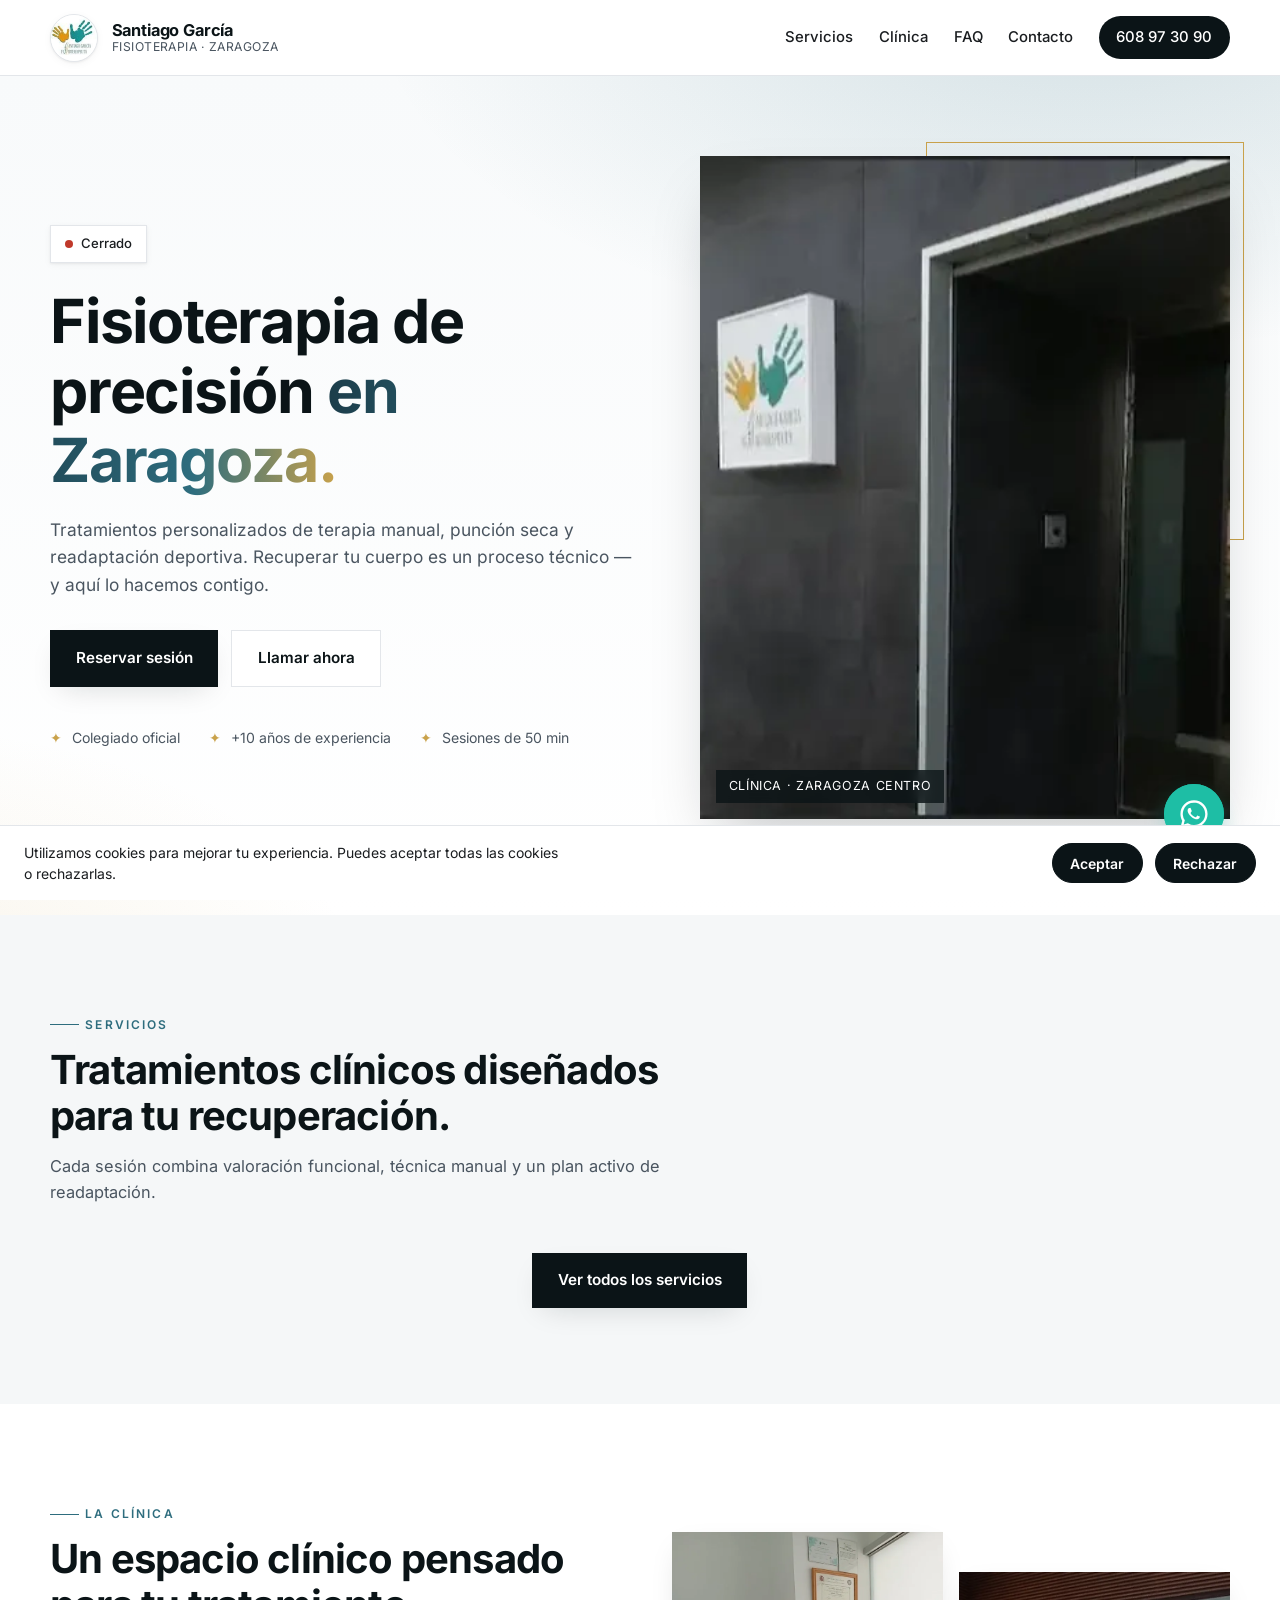
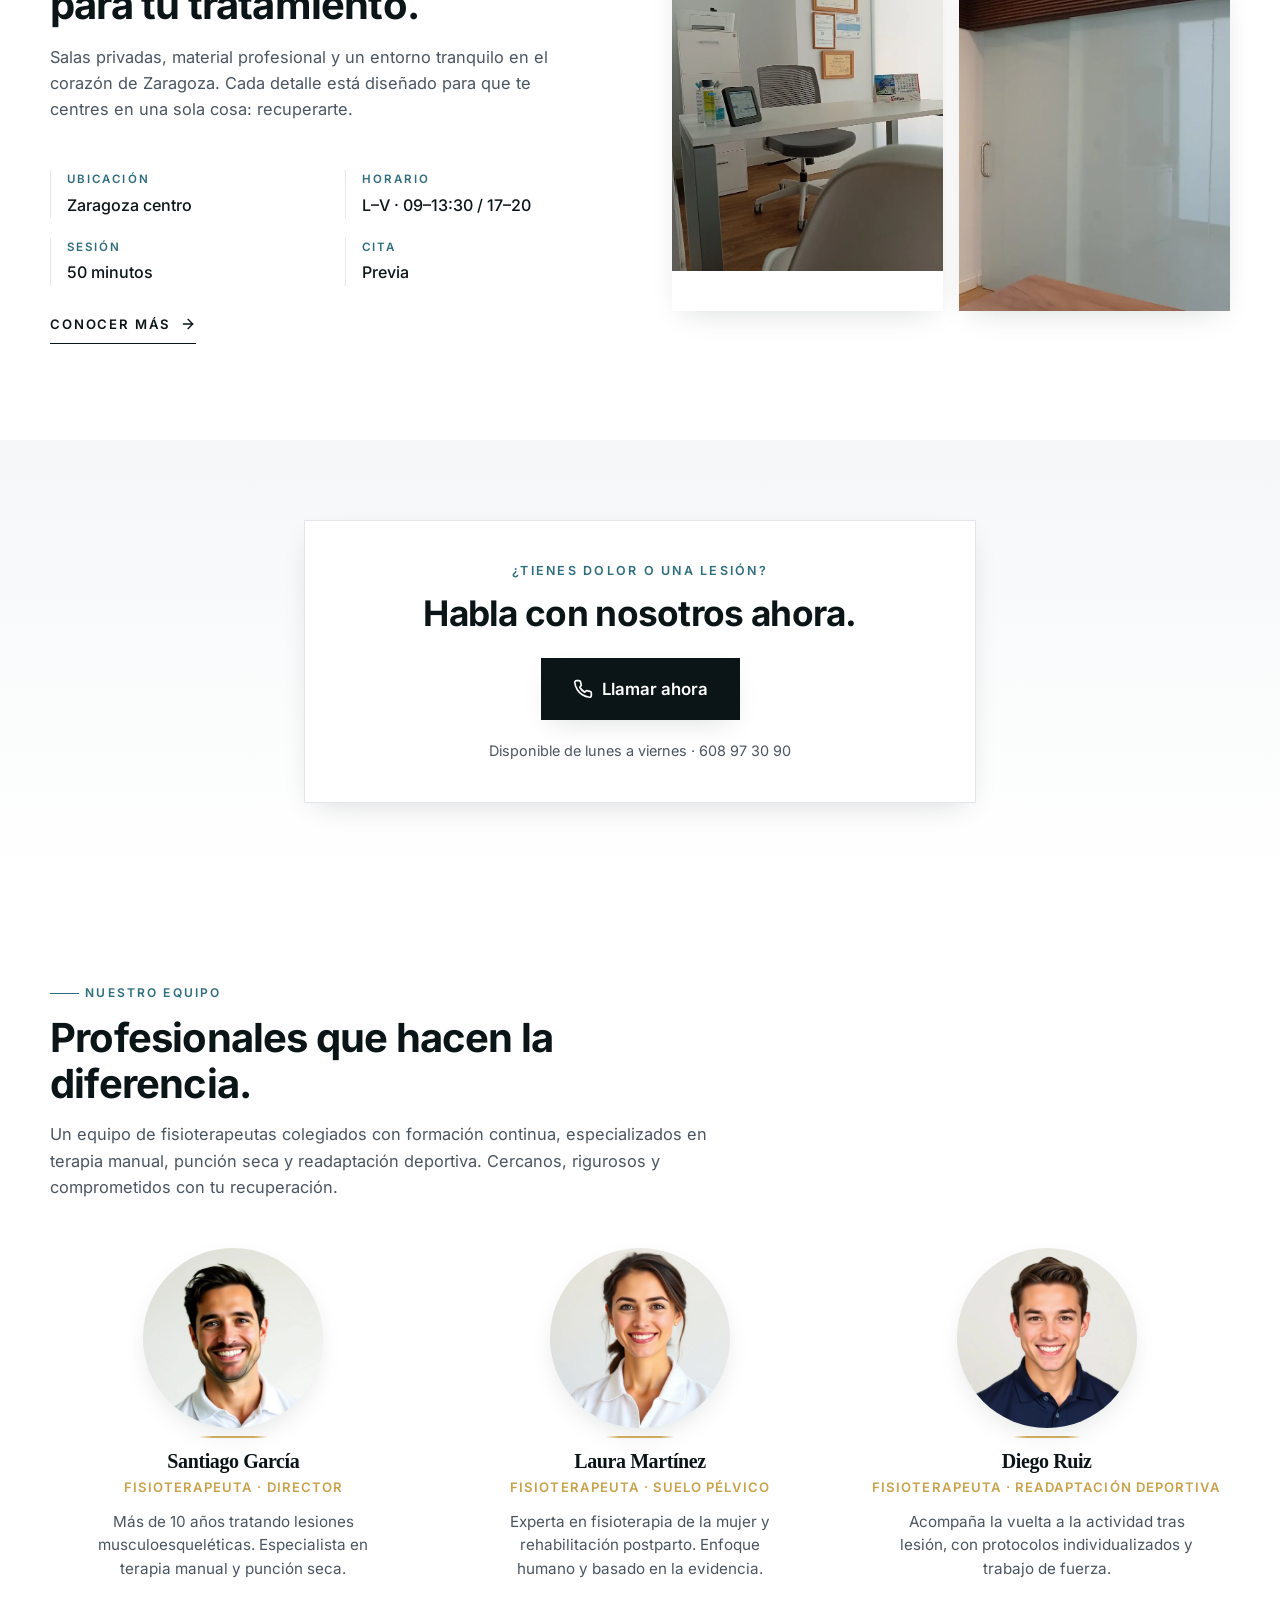
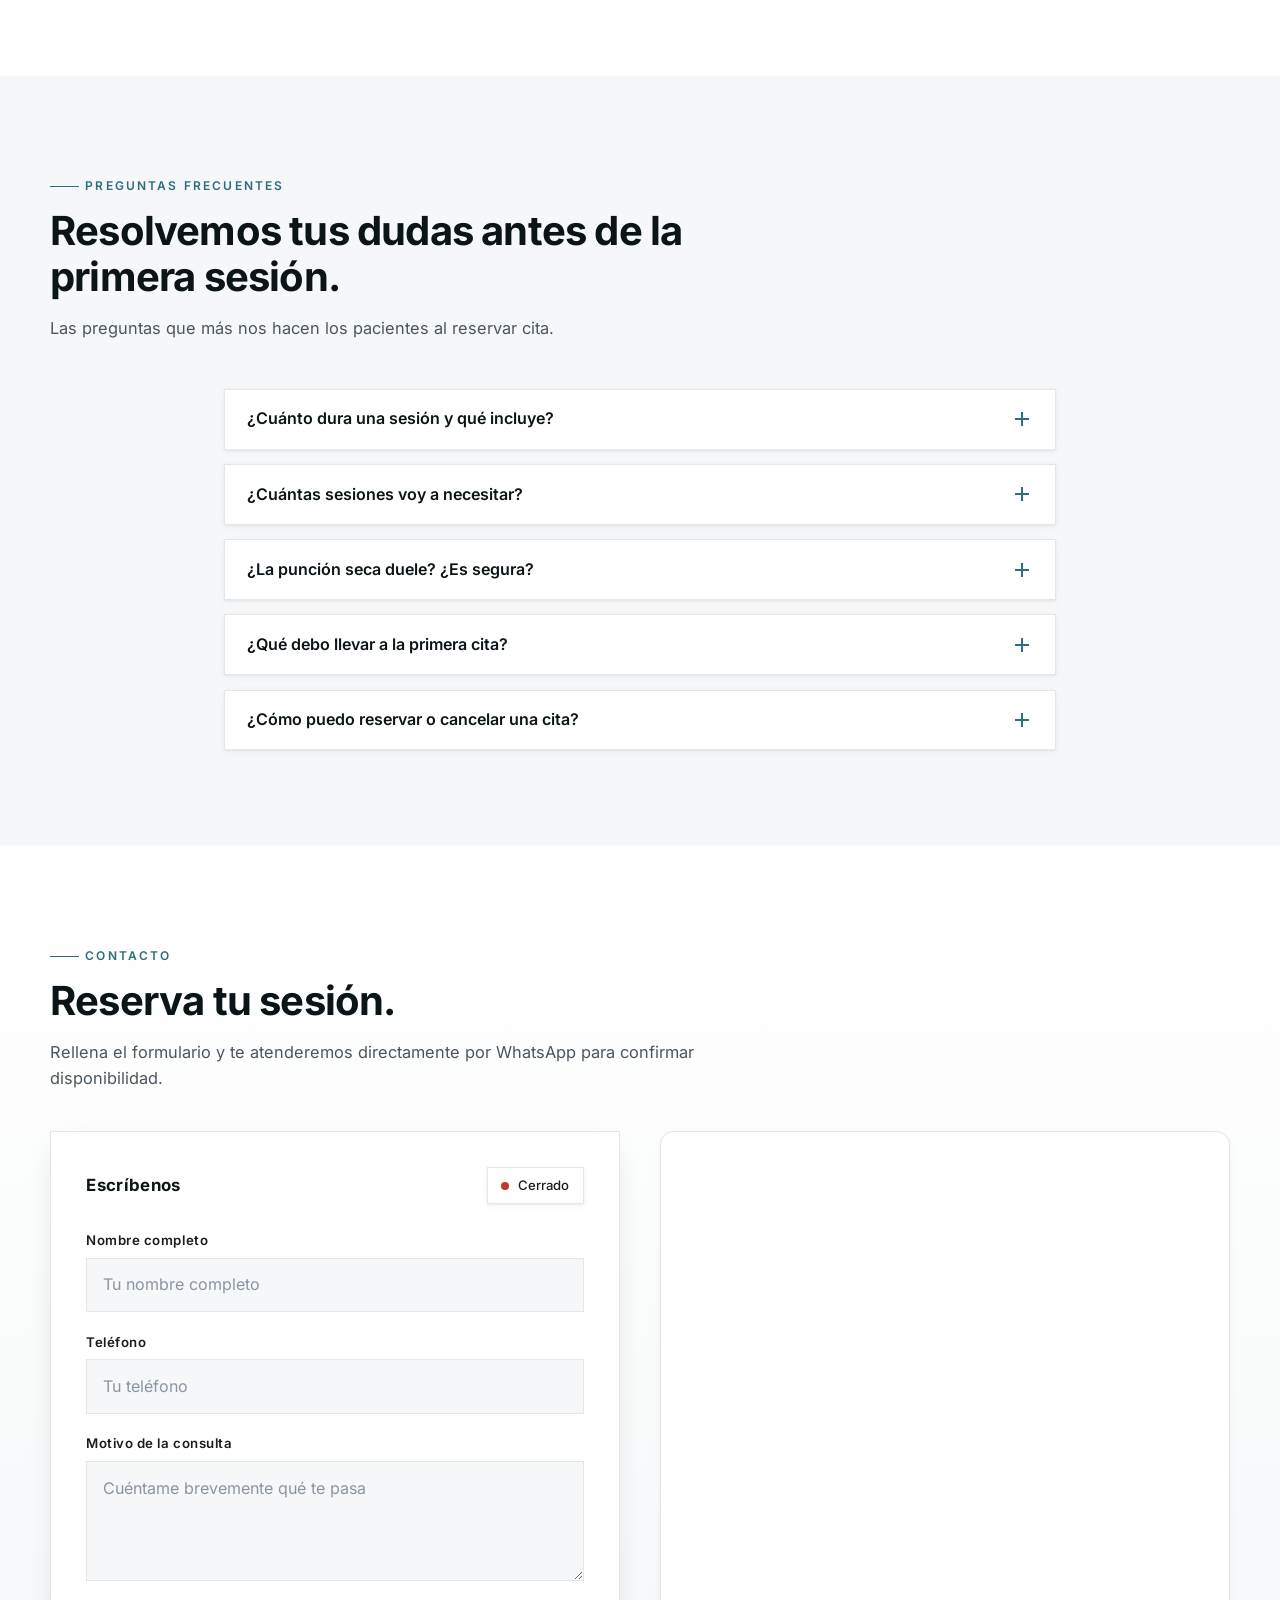
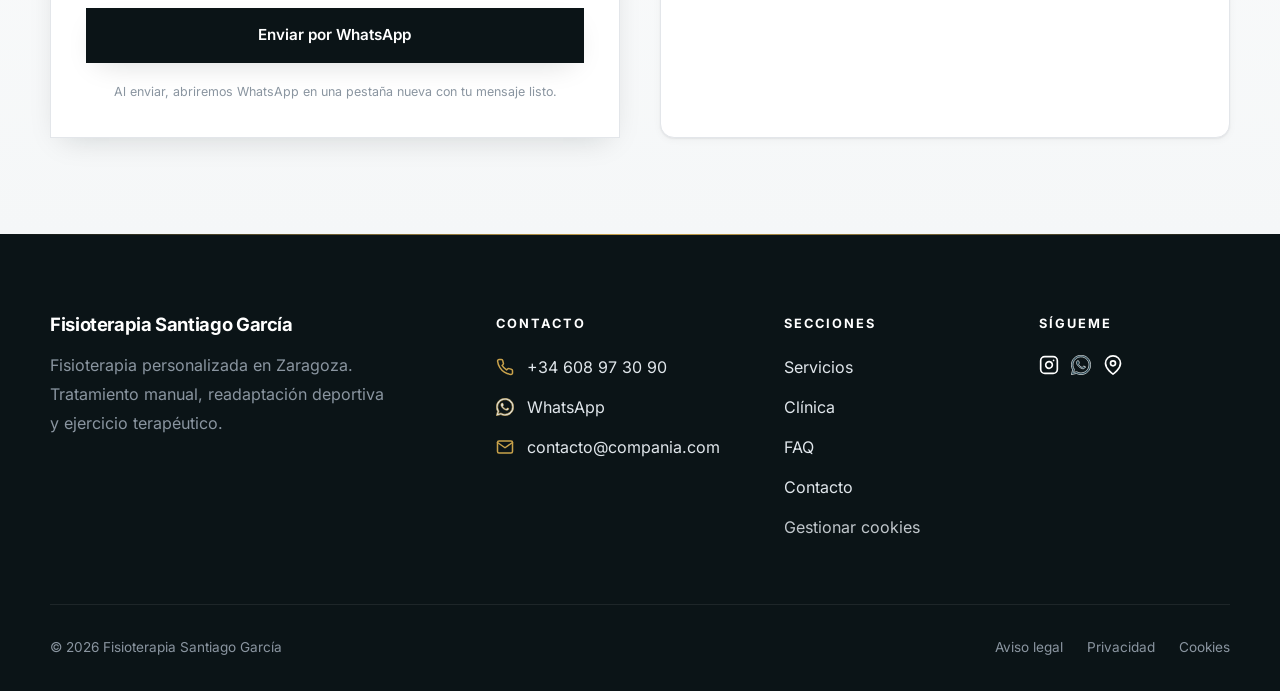
==== index.html @ 0475321f "Add files via upload" ====
<!DOCTYPE html>
<html lang="es-ES">
<head>
<meta charset="UTF-8" />
<meta http-equiv="X-UA-Compatible" content="IE=edge" />
<meta name="viewport" content="width=device-width, initial-scale=1.0, viewport-fit=cover" />

<title>Fisioterapia Santiago García | Clínica de Fisioterapia en Zaragoza Centro</title>
<meta name="description" content="Clínica de Fisioterapia Santiago García en Zaragoza. Tratamientos personalizados de fisioterapia, terapia manual, punción seca y readaptación deportiva. Cita en 608 97 30 90." />
<meta name="keywords" content="fisioterapia Zaragoza, fisioterapeuta Zaragoza centro, Santiago García fisio, punción seca Zaragoza, terapia manual, readaptación deportiva Zaragoza, clínica fisioterapia Aragón" />
<meta name="author" content="Fisioterapia Santiago García" />
<meta name="robots" content="index, follow, max-image-preview:large, max-snippet:-1" />
<meta name="theme-color" content="#0E2F3A" />

<meta name="geo.region" content="ES-Z" />
<meta name="geo.placename" content="Zaragoza" />
<meta name="geo.position" content="41.6692;-0.8761" />
<meta name="ICBM" content="41.6692, -0.8761" />

<meta property="og:type" content="business.business" />
<meta property="og:locale" content="es_ES" />
<meta property="og:site_name" content="Fisioterapia Santiago García" />
<meta property="og:title" content="Fisioterapia Santiago García | Zaragoza" />
<meta property="og:description" content="Fisioterapia personalizada en el corazón de Zaragoza. Reserva tu sesión con Santiago García." />
<meta property="og:image" content="assets/fachada.webp" />
<meta property="og:image:alt" content="Fachada de la clínica Fisioterapia Santiago García en Zaragoza" />
<meta property="og:url" content="https://www.fisiosantiagogarcia.es/" />

<meta name="twitter:card" content="summary_large_image" />
<meta name="twitter:title" content="Fisioterapia Santiago García | Zaragoza" />
<meta name="twitter:description" content="Clínica de fisioterapia en Zaragoza. Terapia manual, punción seca y readaptación." />
<meta name="twitter:image" content="assets/fachada.webp" />

<link rel="canonical" href="https://www.fisiosantiagogarcia.es/" />
<link rel="icon" type="image/webp" href="assets/logo.webp" />
<link rel="apple-touch-icon" href="assets/logo.webp" />
<link rel="preload" as="image" href="assets/fachada-800.webp" imagesrcset="assets/fachada-480.webp 480w, assets/fachada-800.webp 800w" imagesizes="(max-width: 900px) 100vw, 50vw" fetchpriority="high" />
<link rel="preload" as="font" type="font/woff2" href="assets/fonts/inter-600.woff2" crossorigin />
<link rel="preload" as="font" type="font/woff2" href="assets/fonts/inter-400.woff2" crossorigin />
<link rel="preconnect" href="https://wa.me" crossorigin />

<style id="critical-css">
/* Local Inter — no external font requests */
@font-face{font-family:"Inter";font-style:normal;font-weight:400;font-display:swap;src:url("assets/fonts/inter-400.woff2") format("woff2");}
@font-face{font-family:"Inter";font-style:normal;font-weight:500;font-display:swap;src:url("assets/fonts/inter-500.woff2") format("woff2");}
@font-face{font-family:"Inter";font-style:normal;font-weight:600;font-display:swap;src:url("assets/fonts/inter-600.woff2") format("woff2");}
@font-face{font-family:"Inter";font-style:normal;font-weight:700;font-display:swap;src:url("assets/fonts/inter-700.woff2") format("woff2");}
/* ================================================================
   Fisioterapia Santiago García · Zaragoza
   Stylesheet — clinical, professional, alive
   ================================================================ */

:root{
  --ink-900:#0B1417;
  --ink-800:#1A1D20;
  --ink-600:#4A5560;
  --ink-400:#8A95A0;
  --line:#E3E6EA;
  --bg:#FFFFFF;
  --bg-soft:#F5F7F8;
  --bg-deep:#0E2F3A;
  --brand:#1C3D4A;
  --brand-2:#2E6D7E;
  --accent:#C9A24B;
  --wa:#1EBEA5;
  --danger:#C0392B;

  --grad-hero:radial-gradient(1200px 600px at 85% -10%, rgba(46,109,126,.18), transparent 60%),
              radial-gradient(900px 500px at -10% 110%, rgba(201,162,75,.12), transparent 55%),
              linear-gradient(180deg,#F8FAFB 0%,#FFFFFF 100%);
  --shadow-sm:0 1px 2px rgba(11,20,23,.06), 0 2px 8px rgba(11,20,23,.04);
  --shadow-md:0 10px 30px -12px rgba(11,20,23,.18);
  --shadow-lg:0 30px 60px -20px rgba(11,20,23,.25);

  --ease:cubic-bezier(.22,.61,.36,1);
  --container:1180px;
}

*,*::before,*::after{box-sizing:border-box;border-radius:0;margin:0;padding:0;}
html{scroll-behavior:smooth;-webkit-text-size-adjust:100%;}
body{
  font-family:"Inter",system-ui,-apple-system,Segoe UI,Roboto,Helvetica,Arial,sans-serif;
  color:var(--ink-800);background:var(--bg);
  font-size:16px;line-height:1.6;-webkit-font-smoothing:antialiased;
  text-rendering:optimizeLegibility;
}
img{display:block;max-width:100%;height:auto;}
a{color:var(--brand);text-decoration:none;transition:color .2s var(--ease);}
a:hover{color:var(--accent);}
ul{list-style:none;}
button{font:inherit;cursor:pointer;border:0;background:none;color:inherit;}

h1,h2,h3{font-family:"Inter",sans-serif;font-weight:700;letter-spacing:-.02em;line-height:1.15;color:var(--ink-900);}
h1{font-size:clamp(2.2rem,5vw,3.8rem);}
h2{font-size:clamp(1.7rem,3.5vw,2.5rem);}
h3{font-size:1.15rem;}

.container{width:min(100% - 2.5rem,var(--container));margin-inline:auto;}

/* ---------- Header ---------- */
.site-header {
  position: sticky;
  top: 0;
  z-index: 50;
  /* Optimizamos el color de fondo para que combine con el blur */
  background: rgba(255, 255, 255, 0.7); 
  /* Reduce ligeramente el blur si sientes lentitud, 10px suele ser suficiente */
  backdrop-filter: blur(10px);
  -webkit-backdrop-filter: blur(10px);
  /* Propiedad clave para rendimiento: fuerza al navegador a usar aceleración por GPU */
  will-change: transform;
  backface-visibility: hidden;
  border-bottom: 1px solid var(--line);
}
.header-inner{display:flex;align-items:center;justify-content:space-between;padding:.85rem 0;gap:1rem;}
.brand{display:flex;align-items:center;gap:.85rem;color:var(--ink-900);}
.brand-logo{
  width:48px;height:48px;flex-shrink:0;
  object-fit:cover;object-position:center;
  border-radius:50%;
  background:#fff;
  border:1px solid var(--line);
  box-shadow:var(--shadow-sm);
}
.brand-text{display:flex;flex-direction:column;line-height:1.15;}
.brand-text strong{font-size:1.02rem;color:var(--ink-900);font-weight:700;letter-spacing:-.01em;}
.brand-text em{font-style:normal;font-size:.76rem;color:var(--ink-600);letter-spacing:.04em;text-transform:uppercase;}

.site-nav{display:flex;align-items:center;gap:1.6rem;}
.site-nav a{font-size:.93rem;color:var(--ink-800);font-weight:500;position:relative;}
.site-nav a:not(.nav-cta)::after{
  content:"";position:absolute;left:0;bottom:-6px;width:0;height:2px;background:var(--accent);
  transition:width .3s var(--ease);
}
.site-nav a:not(.nav-cta):hover::after{width:100%;}
.nav-cta{
  background:var(--ink-900);color:#fff!important;padding:.6rem 1.1rem;
  font-weight:600;font-size:.88rem;border-radius:999px;
  transition:background .2s var(--ease),transform .2s var(--ease);
}
.nav-cta:hover{background:var(--brand);transform:translateY(-1px);}

/* ---------- Menú móvil ---------- */
.menu-toggle {
  display: none;
  background: none;
  border: none;
  padding: 0.5rem;
  color: var(--ink-900);
  cursor: pointer;
  z-index: 1100;
  transition: opacity 0.2s var(--ease);
}

.menu-toggle:hover {
  opacity: 0.7;
}

.menu-icon {
  display: block;
  width: 24px;
  height: 20px;
  stroke: currentColor;
  stroke-width: 1.5; /* Línea más fina para un look más minimalista */
  stroke-linecap: round;
}

.menu-icon .line {
  transition: transform 0.3s var(--ease), opacity 0.2s var(--ease);
  transform-box: fill-box;
  transform-origin: center;
}

/* Icono hamburguesa -> X perfecta.
   Las líneas están en y=6, y=12 y y=18 dentro del viewBox 0 0 24 24.
   Para converger en el centro (y=12) hay que trasladar 6px, no 8px,
   y usar transform-box: fill-box para que el rotate gire sobre el
   centro real de cada <line>. */
.menu-toggle.is-open .line1 { transform: translateY(6px) rotate(45deg); }
.menu-toggle.is-open .line2 { opacity: 0; transform: scaleX(0); }
.menu-toggle.is-open .line3 { transform: translateY(-6px) rotate(-45deg); }

/* Menú móvil: panel blanco minimalista que se desliza desde la derecha */
.mobile-nav {
  position: fixed;
  top: 0;
  right: 0;
  bottom: 0;
  width: 50vw;
  max-width: 320px;
  background: #fff;
  z-index: 1000;
  padding: 0;
  transform: translateX(100%);
  transition: transform 0.35s var(--ease), visibility 0.35s;
  visibility: hidden;
}

.mobile-nav.is-active {
  transform: translateX(0);
  visibility: visible;
}

.mobile-panel {
  height: 100%;
  display: flex;
  flex-direction: column;
  padding: 5.5rem 1.5rem 2rem;
}

.mobile-panel-title {
  font-size: 0.75rem;
  font-weight: 600;
  letter-spacing: 0.18em;
  text-transform: uppercase;
  color: var(--brand-2);
  padding: 0.8rem 0;
}

.mobile-panel-divider {
  height: 1px;
  background: var(--line);
}

.mobile-panel a {
  color: var(--ink-900);
  font-size: 1.1rem;
  font-weight: 500;
  padding: 0.9rem 0;
  transition: color 0.2s var(--ease);
}

.mobile-panel a:hover,
.mobile-panel a:focus {
  color: var(--brand-2);
}

.mobile-panel .mobile-cta {
  margin-top: 1rem;
  background: var(--ink-900);
  color: #fff;
  padding: 0.75rem 1rem;
  border-radius: 999px;
  text-align: center;
  font-weight: 600;
  font-size: 0.95rem;
  white-space: nowrap;
}
/* ---------- Hero ---------- */
.hero{position:relative;overflow:hidden;padding:5rem 0 6rem;}
.hero-bg{position:absolute;inset:0;background:var(--grad-hero);z-index:-1;}
.hero-grid{display:grid;grid-template-columns:1.05fr .95fr;gap:4rem;align-items:center;}
@media(max-width:900px){.hero-grid{grid-template-columns:1fr;gap:2.5rem;}}

.status-badge{
  display:inline-flex;align-items:center;gap:.55rem;
  padding:.45rem .85rem;background:#fff;border:1px solid var(--line);
  font-size:.82rem;font-weight:500;color:var(--ink-800);box-shadow:var(--shadow-sm);
  margin-bottom:1.5rem;
}
.status-dot{
  width:8px;height:8px;background:var(--ink-400);box-shadow:0 0 0 0 rgba(0,0,0,0);
  display:inline-block;border-radius:50%;
}
.status-badge.open .status-dot{background:#22c55e;animation:pulse 2s infinite;}
.status-badge.closed .status-dot{background:var(--danger);}
@keyframes pulse{0%{box-shadow:0 0 0 0 rgba(34,197,94,.55);}70%{box-shadow:0 0 0 10px rgba(34,197,94,0);}100%{box-shadow:0 0 0 0 rgba(34,197,94,0);}}

h1 .accent{
  background:linear-gradient(90deg,var(--brand) 0%,var(--brand-2) 60%,var(--accent) 100%);
  -webkit-background-clip:text;background-clip:text;color:transparent;
}
.hero-sub{margin-top:1.2rem;max-width:38rem;color:var(--ink-600);font-size:1.08rem;}
.hero-actions{display:flex;gap:.8rem;margin-top:2rem;flex-wrap:wrap;}
.btn{
  display:inline-flex;align-items:center;gap:.55rem;
  padding:.95rem 1.6rem;font-weight:600;font-size:.95rem;
  transition:transform .2s var(--ease),background .2s var(--ease),color .2s var(--ease),box-shadow .25s var(--ease);
  will-change:transform;
}
.btn-primary{background:var(--ink-900);color:#fff;box-shadow:var(--shadow-md);}
.btn-primary:hover{background:var(--brand);color:#fff;transform:translateY(-2px);box-shadow:var(--shadow-lg);}
.btn-ghost{background:#fff;color:var(--ink-900);border:1px solid var(--line);}
.btn-ghost:hover{border-color:var(--ink-900);color:var(--ink-900);transform:translateY(-2px);}
.btn-block{width:100%;justify-content:center;margin-top:.5rem;}
.hero-trust{display:flex;gap:1.8rem;margin-top:2.5rem;flex-wrap:wrap;color:var(--ink-600);font-size:.88rem;}
.hero-trust li span{color:var(--accent);margin-right:.4rem;}

.hero-media{position:relative;}
.hero-media img{
  width:100%;aspect-ratio:4/5;object-fit:cover;
  box-shadow:var(--shadow-lg);
  transition:transform .8s var(--ease);
}
.hero-media:hover img{transform:scale(1.02);}
.hero-media::before{
  content:"";position:absolute;inset:-14px -14px auto auto;width:60%;height:60%;
  border:1px solid var(--accent);z-index:-1;
}
.hero-media figcaption{
  position:absolute;left:1rem;bottom:1rem;background:rgba(11,20,23,.78);color:#fff;
  padding:.4rem .8rem;font-size:.78rem;letter-spacing:.05em;text-transform:uppercase;backdrop-filter:blur(6px);
}
/* ---------- Reveal animation ---------- */
.reveal{opacity:0;transform:translateY(24px);transition:opacity .8s var(--ease),transform .8s var(--ease);}
.reveal.in{opacity:1;transform:none;}
@media(prefers-reduced-motion:reduce){
  *,*::before,*::after{animation:none!important;transition:none!important;}
  .reveal{opacity:1;transform:none;}
}
</style>
<link rel="preload" href="style.css" as="style" onload="this.onload=null;this.rel='stylesheet'">
<link rel="stylesheet" href="style.css" media="print" onload="this.media='all'">
<noscript><link rel="stylesheet" href="style.css"></noscript>
<link rel="prefetch" href="servicios.html" as="document" />
<link rel="prefetch" href="script.js" as="script" />

<script type="application/ld+json">
{
  "@context": "https://schema.org",
  "@type": "MedicalBusiness",
  "@id": "https://www.fisiosantiagogarcia.es/#clinic",
  "name": "Fisioterapia Santiago García",
  "image": "https://www.fisiosantiagogarcia.es/assets/fachada.webp",
  "logo": "https://www.fisiosantiagogarcia.es/assets/logo.webp",
  "url": "https://www.fisiosantiagogarcia.es/",
  "telephone": "+34608973090",
  "priceRange": "€€",
  "medicalSpecialty": ["Physiotherapy", "SportsMedicine"],
  "address": {
    "@type": "PostalAddress",
    "streetAddress": "Calle Ejemplo, 1",
    "_comment_address": "TODO: sustituir por la dirección real del fisioterapeuta en Zaragoza",
    "addressLocality": "Zaragoza",
    "addressRegion": "Aragón",
    "postalCode": "50001",
    "addressCountry": "ES"
  },
  "geo": { "@type": "GeoCoordinates", "latitude": 41.6692, "longitude": -0.8761 },
  "areaServed": [
    { "@type": "City", "name": "Zaragoza" },
    { "@type": "AdministrativeArea", "name": "Aragón" }
  ],
  "openingHoursSpecification": [{
    "@type": "OpeningHoursSpecification",
    "dayOfWeek": ["Monday","Tuesday","Wednesday","Thursday","Friday"],
    "opens": "09:00", "closes": "13:30"
  },{
    "@type": "OpeningHoursSpecification",
    "dayOfWeek": ["Monday","Tuesday","Wednesday","Thursday","Friday"],
    "opens": "17:00", "closes": "20:00"
  }],
  "sameAs": [
    "https://www.instagram.com/TU_USUARIO_INSTAGRAM",
    "https://www.google.com/maps/place/TU_FICHA_GOOGLE_BUSINESS"
  ]
}
</script>
</head>
<body>

<header class="site-header">
  <div class="container">
    <div class="header-inner">
      <a class="brand" href="/">
        <img src="assets/logo.webp" alt="Fisioterapia Santiago García" class="brand-logo" width="48" height="48" decoding="async">
        <div class="brand-text">
          <strong>Santiago García</strong>
          <em>Fisioterapia · Zaragoza</em>
        </div>
      </a>

      <nav class="site-nav">
        <a href="servicios.html">Servicios</a>
        <a href="clinica.html">Clínica</a>
        <a href="#faq">FAQ</a>
        <a href="#contacto">Contacto</a>
        <a href="tel:+34608973090" class="nav-cta">608 97 30 90</a>
      </nav>

      <button class="menu-toggle" type="button" aria-label="Abrir menú" aria-expanded="false" aria-controls="mobile-nav">
        <svg class="menu-icon" viewBox="0 0 24 24" width="28" height="28" stroke="currentColor" stroke-width="2" fill="none" stroke-linecap="round" stroke-linejoin="round">
          <line class="line line1" x1="3" y1="6" x2="21" y2="6"></line>
          <line class="line line2" x1="3" y1="12" x2="21" y2="12"></line>
          <line class="line line3" x1="3" y1="18" x2="21" y2="18"></line>
        </svg>
      </button>
    </div>
  </div>
</header>

<nav class="mobile-nav" id="mobile-nav" aria-hidden="true">
  <div class="mobile-panel">
    <div class="mobile-panel-title">Menú</div>
    <div class="mobile-panel-divider"></div>
    <a href="#inicio">Inicio</a>
    <div class="mobile-panel-divider"></div>
    <a href="servicios.html">Servicios</a>
    <div class="mobile-panel-divider"></div>
    <a href="clinica.html">Clínica</a>
    <div class="mobile-panel-divider"></div>
    <a href="#faq">FAQ</a>
    <div class="mobile-panel-divider"></div>
    <a href="#contacto">Contacto</a>
    <div class="mobile-panel-divider"></div>
    <a href="tel:+34608973090" class="mobile-cta">608 97 30 90</a>
  </div>
</nav>

<main>
  <section class="hero" id="inicio">
    <div class="hero-bg"></div>
    <div class="container">
      <div class="hero-grid">
        <div class="hero-content reveal">
          <span class="status-badge">
            <span class="status-dot" aria-hidden="true"></span>
            Comprobando horario…
          </span>
          <h1>Fisioterapia de precisión <span class="accent">en Zaragoza.</span></h1>
          <p class="hero-sub">Tratamientos personalizados de terapia manual, punción seca y readaptación deportiva. Recuperar tu cuerpo es un proceso técnico — y aquí lo hacemos contigo.</p>
          <div class="hero-actions">
            <a class="btn btn-primary" href="https://wa.me/34608973090?text=Hola%2C%20me%20gustaría%20reservar%20una%20sesión" target="_blank" rel="noopener">Reservar sesión</a>
            <a class="btn btn-ghost" href="tel:+34608973090">Llamar ahora</a>
          </div>
          <ul class="hero-trust">
            <li><span>✦</span> Colegiado oficial</li>
            <li><span>✦</span> +10 años de experiencia</li>
            <li><span>✦</span> Sesiones de 50 min</li>
          </ul>
        </div>
        <div class="hero-media reveal">
          <img src="assets/fachada-800.webp" srcset="assets/fachada-480.webp 480w, assets/fachada-800.webp 800w, assets/fachada.webp 1200w" sizes="(max-width: 900px) 100vw, 50vw" alt="Fachada de la clínica Fisioterapia Santiago García en Zaragoza" width="800" height="1000" decoding="async" loading="eager" fetchpriority="high">

          <figcaption>Clínica · Zaragoza centro</figcaption>
        </div>
      </div>
    </div>
  </section>

  <section class="services" id="servicios">
    <div class="container">
      <div class="section-head reveal">
        <span class="eyebrow">Servicios</span>
        <h2>Tratamientos clínicos diseñados para tu recuperación.</h2>
        <p>Cada sesión combina valoración funcional, técnica manual y un plan activo de readaptación.</p>
      </div>
      <div class="services-cta reveal">
        <a class="btn btn-primary" href="servicios.html">Ver todos los servicios</a>
      </div>
    </div>
  </section>

  <section class="clinic" id="clinica">
    <div class="container">
      <div class="clinic-grid">
        <div class="clinic-copy reveal">
          <div class="section-head">
            <span class="eyebrow">La clínica</span>
            <h2>Un espacio clínico pensado para tu tratamiento.</h2>
            <p>Salas privadas, material profesional y un entorno tranquilo en el corazón de Zaragoza. Cada detalle está diseñado para que te centres en una sola cosa: recuperarte.</p>
          </div>
          <div class="clinic-facts">
            <div>
              <dt>Ubicación</dt>
              <dd>Zaragoza centro</dd>
            </div>
            <div>
              <dt>Horario</dt>
              <dd>L–V · 09–13:30 / 17–20</dd>
            </div>
            <div>
              <dt>Sesión</dt>
              <dd>50 minutos</dd>
            </div>
            <div>
              <dt>Cita</dt>
              <dd>Previa</dd>
            </div>
          </div>
          <a class="clinic-more" href="clinica.html" aria-label="Conocer más sobre la clínica">
            Conocer más
            <svg width="16" height="16" viewBox="0 0 24 24" fill="none" stroke="currentColor" stroke-width="2" stroke-linecap="round" stroke-linejoin="round" aria-hidden="true"><line x1="5" y1="12" x2="19" y2="12"></line><polyline points="12 5 19 12 12 19"></polyline></svg>
          </a>
        </div>
        <div class="clinic-media reveal">
          <figure class="media-frame">
            <img src="assets/consulta.webp" alt="Interior de la clínica Fisioterapia Santiago García" width="600" height="750" decoding="async" loading="lazy">
          </figure>
          <figure class="media-frame">
            <img src="assets/sala.webp" alt="Sala de tratamiento de la clínica" width="600" height="750" decoding="async" loading="lazy">
          </figure>
        </div>
      </div>
    </div>
  </section>

  <section class="cta-call reveal" id="cta-llamar">
    <div class="container">
      <div class="cta-call-inner">
        <p class="cta-call-label">¿Tienes dolor o una lesión?</p>
        <h2 class="cta-call-title">Habla con nosotros ahora.</h2>
        <a class="btn btn-primary cta-call-btn" href="tel:+34608973090" aria-label="Llamar a Fisioterapia Santiago García">
          <svg width="20" height="20" viewBox="0 0 24 24" fill="none" stroke="currentColor" stroke-width="2" stroke-linecap="round" stroke-linejoin="round" aria-hidden="true">
            <path d="M22 16.92v3a2 2 0 0 1-2.18 2 19.79 19.79 0 0 1-8.63-3.07 19.5 19.5 0 0 1-6-6 19.79 19.79 0 0 1-3.07-8.67A2 2 0 0 1 4.11 2h3a2 2 0 0 1 2 1.72 12.84 12.84 0 0 0 .7 2.81 2 2 0 0 1-.45 2.11L8.09 9.91a16 16 0 0 0 6 6l1.27-1.27a2 2 0 0 1 2.11-.45 12.84 12.84 0 0 0 2.81.7A2 2 0 0 1 22 16.92z"></path>
          </svg>
          Llamar ahora
        </a>
        <p class="cta-call-note">Disponible de lunes a viernes · 608 97 30 90</p>
      </div>
    </div>
  </section>

  <section class="team" id="equipo">
    <div class="container">
      <div class="section-head reveal team-head">
        <span class="eyebrow">Nuestro equipo</span>
        <h2>Profesionales que hacen la diferencia.</h2>
        <p>Un equipo de fisioterapeutas colegiados con formación continua, especializados en terapia manual, punción seca y readaptación deportiva. Cercanos, rigurosos y comprometidos con tu recuperación.</p>
      </div>
      <div class="team-grid">
        <article class="team-card reveal">
          <div class="team-photo">
            <img src="assets/team-1.webp" alt="Santiago García, fisioterapeuta" width="400" height="400" loading="lazy" decoding="async">
          </div>
          <h3 class="team-name">Santiago García</h3>
          <p class="team-role">Fisioterapeuta · Director</p>
          <p class="team-bio">Más de 10 años tratando lesiones musculoesqueléticas. Especialista en terapia manual y punción seca.</p>
        </article>
        <article class="team-card reveal">
          <div class="team-photo">
            <img src="assets/team-2.webp" alt="Laura Martínez, fisioterapeuta" width="400" height="400" loading="lazy" decoding="async">
          </div>
          <h3 class="team-name">Laura Martínez</h3>
          <p class="team-role">Fisioterapeuta · Suelo pélvico</p>
          <p class="team-bio">Experta en fisioterapia de la mujer y rehabilitación postparto. Enfoque humano y basado en la evidencia.</p>
        </article>
        <article class="team-card reveal">
          <div class="team-photo">
            <img src="assets/team-3.webp" alt="Diego Ruiz, fisioterapeuta deportivo" width="400" height="400" loading="lazy" decoding="async">
          </div>
          <h3 class="team-name">Diego Ruiz</h3>
          <p class="team-role">Fisioterapeuta · Readaptación deportiva</p>
          <p class="team-bio">Acompaña la vuelta a la actividad tras lesión, con protocolos individualizados y trabajo de fuerza.</p>
        </article>
      </div>
    </div>
  </section>



  <section class="faq" id="faq">
    <div class="container">
      <div class="section-head reveal">
        <span class="eyebrow">Preguntas frecuentes</span>
        <h2>Resolvemos tus dudas antes de la primera sesión.</h2>
        <p>Las preguntas que más nos hacen los pacientes al reservar cita.</p>
      </div>
      <div class="faq-list">
        <div class="faq-card reveal">
          <button class="faq-q" type="button" aria-expanded="false">
            ¿Cuánto dura una sesión y qué incluye?
            <span class="faq-icon" aria-hidden="true"></span>
          </button>
          <div class="faq-a">
            <p>Cada sesión dura 50 minutos e incluye valoración funcional inicial, tratamiento manual específico (movilizaciones, terapia miofascial o punción seca si procede) y un plan de ejercicios personalizados para reforzar el trabajo en casa. Sin prisas y siempre 1 a 1.</p>
          </div>
        </div>
        <div class="faq-card reveal">
          <button class="faq-q" type="button" aria-expanded="false">
            ¿Cuántas sesiones voy a necesitar?
            <span class="faq-icon" aria-hidden="true"></span>
          </button>
          <div class="faq-a">
            <p>Depende del problema y de cómo responda tu tejido. Como referencia: molestias agudas suelen resolverse en 2–4 sesiones, mientras que lesiones crónicas o readaptación deportiva requieren un plan de 6–10 sesiones. Tras la primera valoración te daremos una estimación realista y honesta.</p>
          </div>
        </div>
        <div class="faq-card reveal">
          <button class="faq-q" type="button" aria-expanded="false">
            ¿La punción seca duele? ¿Es segura?
            <span class="faq-icon" aria-hidden="true"></span>
          </button>
          <div class="faq-a">
            <p>La punción seca utiliza agujas filiformes estériles de un solo uso. Puede notarse una molestia breve al desactivar el punto gatillo, pero no es un dolor mantenido. Es una técnica muy segura aplicada por fisioterapeutas colegiados y suele aliviar contracturas y dolor crónico en pocas sesiones.</p>
          </div>
        </div>
        <div class="faq-card reveal">
          <button class="faq-q" type="button" aria-expanded="false">
            ¿Qué debo llevar a la primera cita?
            <span class="faq-icon" aria-hidden="true"></span>
          </button>
          <div class="faq-a">
            <p>Ropa cómoda (pantalón corto o mallas), una toalla y, si dispones de ellos, informes médicos, resonancias o radiografías previas. No es imprescindible: si vienes sin nada, la valoración clínica es suficiente para diseñar el tratamiento.</p>
          </div>
        </div>
        <div class="faq-card reveal">
          <button class="faq-q" type="button" aria-expanded="false">
            ¿Cómo puedo reservar o cancelar una cita?
            <span class="faq-icon" aria-hidden="true"></span>
          </button>
          <div class="faq-a">
            <p>Puedes reservar por WhatsApp o llamando al 608 97 30 90. Trabajamos con cita previa para dedicarte el tiempo que necesitas. Para cancelar o reprogramar, avísanos con al menos 24 horas de antelación y así podremos ofrecer ese hueco a otro paciente.</p>
          </div>
        </div>
      </div>
    </div>
  </section>

  <section class="contact" id="contacto">
    <div class="container">
      <div class="section-head reveal" style="margin-bottom:2.5rem;">
        <span class="eyebrow">Contacto</span>
        <h2>Reserva tu sesión.</h2>
        <p>Rellena el formulario y te atenderemos directamente por WhatsApp para confirmar disponibilidad.</p>
      </div>
      <div class="contact-grid">
        <div class="contact-form-wrap reveal">
          <form class="contact-form" novalidate>
            <div class="form-header">
              <h3>Escríbenos</h3>
              <span class="status-badge" aria-live="polite">
                <span class="status-dot" aria-hidden="true"></span>
                Comprobando horario…
              </span>
            </div>
            <div class="field">
              <label for="name">Nombre completo</label>
              <input type="text" id="name" name="name" placeholder="Tu nombre completo" autocomplete="name">
              <div class="error-msg">Introduce tu nombre completo.</div>
            </div>
            <div class="field">
              <label for="phone">Teléfono</label>
              <input type="tel" id="phone" name="phone" placeholder="Tu teléfono" autocomplete="tel">
              <div class="error-msg">Introduce un teléfono de contacto.</div>
            </div>
            <div class="field">
              <label for="reason">Motivo de la consulta</label>
              <textarea id="reason" name="reason" placeholder="Cuéntame brevemente qué te pasa"></textarea>
              <div class="error-msg">Cuéntanos el motivo de la consulta.</div>
            </div>
            <button type="submit" class="btn btn-primary btn-block">Enviar por WhatsApp</button>
            <p class="form-note">Al enviar, abriremos WhatsApp en una pestaña nueva con tu mensaje listo.</p>
            <div class="hp-field">
              <label for="hp-field">No rellenes este campo</label>
              <input type="text" id="hp-field" name="website" tabindex="-1" autocomplete="off">
            </div>
          </form>
        </div>

        <div class="map-card reveal">
          <iframe title="Ubicación en Google Maps" src="https://www.google.com/maps/embed?pb=!1m18!1m12!1m3!1d14830.443366216346!2d-0.8882408420744803!3d41.665113681366094!2m3!1f0!2f0!3f0!3m2!1i1024!2i768!4f13.1!3m3!1m2!1s0xd591547cdd2bc27%3A0x379939d4cb610d45!2sFisioterapia%20Santiago%20Garc%C3%ADa!5e1!3m2!1ses!2ses!4v1782898799489!5m2!1ses!2ses" style="border:0;" allowfullscreen="" loading="lazy" referrerpolicy="strict-origin-when-cross-origin"></iframe>
        </div>
      </div>
    </div>
  </section>

</main>

<footer class="site-footer">
  <div class="container">

    <div class="footer-grid">

      <div class="footer-brand">
        <h3>Fisioterapia Santiago García</h3>

        <p>
          Fisioterapia personalizada en Zaragoza.
          Tratamiento manual, readaptación deportiva y ejercicio terapéutico.
        </p>
      </div>

      <div>
        <h4>Contacto</h4>

        <ul class="footer-contact">

          <li>
           <svg viewBox="0 0 24 24" width="48" height="48" fill="none" stroke="currentColor" stroke-width="2" stroke-linecap="round" stroke-linejoin="round">
  <path d="M22 16.92v3a2 2 0 0 1-2.18 2 19.79 19.79 0 0 1-8.63-3.07 19.5 19.5 0 0 1-6-6 19.79 19.79 0 0 1-3.07-8.67A2 2 0 0 1 4.11 2h3a2 2 0 0 1 2 1.72 12.84 12.84 0 0 0 .7 2.81 2 2 0 0 1-.45 2.11L8.09 9.91a16 16 0 0 0 6 6l1.27-1.27a2 2 0 0 1 2.11-.45 12.84 12.84 0 0 0 2.81.7A2 2 0 0 1 22 16.92z"></path>
</svg> 
            <a href="tel:+34608973090">+34 608 97 30 90</a>
          </li>

          <li>
              <svg viewBox="0 0 32 32" width="28" height="28" aria-hidden="true">
    <path fill="currentColor" d="M16 .4C7.4.4.5 7.3.5 15.9c0 2.8.7 5.5 2.1 7.9L.4 31.6l8.1-2.1a15.4 15.4 0 0 0 7.5 1.9h.01c8.6 0 15.5-6.9 15.5-15.5C31.5 7.3 24.6.4 16 .4zm0 28.3a12.8 12.8 0 0 1-6.5-1.8l-.5-.3-4.8 1.3 1.3-4.7-.3-.5A12.8 12.8 0 1 1 28.8 15.9 12.8 12.8 0 0 1 16 28.7zm7-9.6c-.4-.2-2.3-1.1-2.6-1.2-.3-.1-.6-.2-.8.2-.2.4-1 1.2-1.2 1.5-.2.2-.4.3-.8.1-.4-.2-1.7-.6-3.2-2-1.2-1-2-2.3-2.2-2.7-.2-.4 0-.6.2-.8l.6-.7c.2-.2.2-.4.4-.6.1-.2.1-.4 0-.6-.1-.2-.8-2-1.1-2.7-.3-.7-.6-.6-.8-.6h-.7c-.2 0-.6.1-.9.4-.3.4-1.2 1.2-1.2 2.9 0 1.7 1.2 3.3 1.4 3.6.2.2 2.4 3.7 5.8 5.1 3.5 1.4 3.5.9 4.1.9.6 0 2.1-.9 2.4-1.7.3-.8.3-1.5.2-1.6 0-.1-.3-.2-.7-.4z"/>
  </svg>
            <a href="https://wa.me/34608973090">WhatsApp</a>
          </li>

          <li>
            <svg viewBox="0 0 24 24" width="48" height="48" fill="none" stroke="currentColor" stroke-width="2" stroke-linecap="round" stroke-linejoin="round">
  <path d="M4 4h16c1.1 0 2 .9 2 2v12c0 1.1-.9 2-2 2H4c-1.1 0-2-.9-2-2V6c0-1.1.9-2 2-2z"></path>
  <polyline points="22,6 12,13 2,6"></polyline>
</svg>
            <a href="mailto:contacto@compania.com">
              contacto@compania.com
            </a>
          </li>

        </ul>
      </div>

      <div>
        <h4>Secciones</h4>

        <ul class="footer-links">
          <li><a href="servicios.html">Servicios</a></li>
          <li><a href="clinica.html">Clínica</a></li>
          <li><a href="#faq">FAQ</a></li>
          <li><a href="#contacto">Contacto</a></li>
          <li><button type="button" class="footer-link-btn" data-cookie-reset>Gestionar cookies</button></li>
        </ul>
      </div>

      <div>
        <h4>Sígueme</h4>

        <div class="footer-social">

          <a href="#" aria-label="Instagram">
           <svg viewBox="0 0 24 24" width="48" height="48" fill="none" stroke="currentColor" stroke-width="2" stroke-linecap="round" stroke-linejoin="round">
  <rect x="2" y="2" width="20" height="20" rx="5" ry="5"></rect>
  <path d="M16 11.37A4 4 0 1 1 12.63 8 4 4 0 0 1 16 11.37z"></path>
  <line x1="17.5" y1="6.5" x2="17.51" y2="6.5"></line>
</svg>
          </a>

          <a href="#" aria-label="WhatsApp">
              <svg viewBox="0 0 32 32" width="28" height="28" aria-hidden="true">
    <path fill="currentColor" d="M16 .4C7.4.4.5 7.3.5 15.9c0 2.8.7 5.5 2.1 7.9L.4 31.6l8.1-2.1a15.4 15.4 0 0 0 7.5 1.9h.01c8.6 0 15.5-6.9 15.5-15.5C31.5 7.3 24.6.4 16 .4zm0 28.3a12.8 12.8 0 0 1-6.5-1.8l-.5-.3-4.8 1.3 1.3-4.7-.3-.5A12.8 12.8 0 1 1 28.8 15.9 12.8 12.8 0 0 1 16 28.7zm7-9.6c-.4-.2-2.3-1.1-2.6-1.2-.3-.1-.6-.2-.8.2-.2.4-1 1.2-1.2 1.5-.2.2-.4.3-.8.1-.4-.2-1.7-.6-3.2-2-1.2-1-2-2.3-2.2-2.7-.2-.4 0-.6.2-.8l.6-.7c.2-.2.2-.4.4-.6.1-.2.1-.4 0-.6-.1-.2-.8-2-1.1-2.7-.3-.7-.6-.6-.8-.6h-.7c-.2 0-.6.1-.9.4-.3.4-1.2 1.2-1.2 2.9 0 1.7 1.2 3.3 1.4 3.6.2.2 2.4 3.7 5.8 5.1 3.5 1.4 3.5.9 4.1.9.6 0 2.1-.9 2.4-1.7.3-.8.3-1.5.2-1.6 0-.1-.3-.2-.7-.4z"/>
  </svg>
          </a>

          <a href="#" aria-label="Google Maps">
            <svg viewBox="0 0 24 24" width="48" height="48" fill="none" stroke="currentColor" stroke-width="2" stroke-linecap="round" stroke-linejoin="round">
  <path d="M21 10c0 7-9 13-9 13s-9-6-9-13a9 9 0 0 1 18 0z"></path>
  <circle cx="12" cy="10" r="3"></circle>
</svg>
          </a>

        </div>
      </div>

    </div>

    <div class="footer-bottom">
      <p>© 2026 Fisioterapia Santiago García</p>

      <div>
        <a href="aviso-legal.html">Aviso legal</a>
        <a href="privacidad.html">Privacidad</a>
        <a href="cookies.html">Cookies</a>
      </div>
    </div>

  </div>
</footer>

<a href="https://wa.me/34608973090" class="wa-float" target="_blank" rel="noopener noreferrer" aria-label="Contactar por WhatsApp">
  <svg viewBox="0 0 32 32" width="28" height="28" aria-hidden="true">
    <path fill="currentColor" d="M16 .4C7.4.4.5 7.3.5 15.9c0 2.8.7 5.5 2.1 7.9L.4 31.6l8.1-2.1a15.4 15.4 0 0 0 7.5 1.9h.01c8.6 0 15.5-6.9 15.5-15.5C31.5 7.3 24.6.4 16 .4zm0 28.3a12.8 12.8 0 0 1-6.5-1.8l-.5-.3-4.8 1.3 1.3-4.7-.3-.5A12.8 12.8 0 1 1 28.8 15.9 12.8 12.8 0 0 1 16 28.7zm7-9.6c-.4-.2-2.3-1.1-2.6-1.2-.3-.1-.6-.2-.8.2-.2.4-1 1.2-1.2 1.5-.2.2-.4.3-.8.1-.4-.2-1.7-.6-3.2-2-1.2-1-2-2.3-2.2-2.7-.2-.4 0-.6.2-.8l.6-.7c.2-.2.2-.4.4-.6.1-.2.1-.4 0-.6-.1-.2-.8-2-1.1-2.7-.3-.7-.6-.6-.8-.6h-.7c-.2 0-.6.1-.9.4-.3.4-1.2 1.2-1.2 2.9 0 1.7 1.2 3.3 1.4 3.6.2.2 2.4 3.7 5.8 5.1 3.5 1.4 3.5.9 4.1.9.6 0 2.1-.9 2.4-1.7.3-.8.3-1.5.2-1.6 0-.1-.3-.2-.7-.4z"/>
  </svg>
</a>

<button id="toTop" class="to-top" aria-label="Volver arriba" type="button">
  <svg viewBox="0 0 24 24" fill="none" stroke="currentColor" stroke-width="2.2" stroke-linecap="round" stroke-linejoin="round" aria-hidden="true">
    <path d="M12 19V5"/>
    <path d="m5 12 7-7 7 7"/>
  </svg>
</button>


<script src="script.js" defer></script>
</body>
</html>
---- style.css ----
/* ================================================================
   Fisioterapia Santiago García · Zaragoza
   Stylesheet — clinical, professional, alive
   ================================================================ */

:root{
  --ink-900:#0B1417;
  --ink-800:#1A1D20;
  --ink-600:#4A5560;
  --ink-400:#8A95A0;
  --line:#E3E6EA;
  --bg:#FFFFFF;
  --bg-soft:#F5F7F8;
  --bg-deep:#0E2F3A;
  --brand:#1C3D4A;
  --brand-2:#2E6D7E;
  --accent:#C9A24B;
  --wa:#1EBEA5;
  --danger:#C0392B;

  --grad-hero:radial-gradient(1200px 600px at 85% -10%, rgba(46,109,126,.18), transparent 60%),
              radial-gradient(900px 500px at -10% 110%, rgba(201,162,75,.12), transparent 55%),
              linear-gradient(180deg,#F8FAFB 0%,#FFFFFF 100%);
  --shadow-sm:0 1px 2px rgba(11,20,23,.06), 0 2px 8px rgba(11,20,23,.04);
  --shadow-md:0 10px 30px -12px rgba(11,20,23,.18);
  --shadow-lg:0 30px 60px -20px rgba(11,20,23,.25);

  --ease:cubic-bezier(.22,.61,.36,1);
  --container:1180px;
}

*,*::before,*::after{box-sizing:border-box;border-radius:0;margin:0;padding:0;}
html{scroll-behavior:smooth;-webkit-text-size-adjust:100%;}
body{
  font-family:"Inter",system-ui,-apple-system,Segoe UI,Roboto,Helvetica,Arial,sans-serif;
  color:var(--ink-800);background:var(--bg);
  font-size:16px;line-height:1.6;-webkit-font-smoothing:antialiased;
  text-rendering:optimizeLegibility;
}
img{display:block;max-width:100%;height:auto;}
a{color:var(--brand);text-decoration:none;transition:color .2s var(--ease);}
a:hover{color:var(--accent);}
ul{list-style:none;}
button{font:inherit;cursor:pointer;border:0;background:none;color:inherit;}

h1,h2,h3{font-family:"Inter",sans-serif;font-weight:700;letter-spacing:-.02em;line-height:1.15;color:var(--ink-900);}
h1{font-size:clamp(2.2rem,5vw,3.8rem);}
h2{font-size:clamp(1.7rem,3.5vw,2.5rem);}
h3{font-size:1.15rem;}

.container{width:min(100% - 2.5rem,var(--container));margin-inline:auto;}

/* ---------- Header ---------- */
.site-header {
  position: sticky;
  top: 0;
  z-index: 50;
  /* Optimizamos el color de fondo para que combine con el blur */
  background: rgba(255, 255, 255, 0.7); 
  /* Reduce ligeramente el blur si sientes lentitud, 10px suele ser suficiente */
  backdrop-filter: blur(10px);
  -webkit-backdrop-filter: blur(10px);
  /* Propiedad clave para rendimiento: fuerza al navegador a usar aceleración por GPU */
  will-change: transform;
  backface-visibility: hidden;
  border-bottom: 1px solid var(--line);
}
.header-inner{display:flex;align-items:center;justify-content:space-between;padding:.85rem 0;gap:1rem;}
.brand{display:flex;align-items:center;gap:.85rem;color:var(--ink-900);}
.brand-logo{
  width:48px;height:48px;flex-shrink:0;
  object-fit:cover;object-position:center;
  border-radius:50%;
  background:#fff;
  border:1px solid var(--line);
  box-shadow:var(--shadow-sm);
}
.brand-text{display:flex;flex-direction:column;line-height:1.15;}
.brand-text strong{font-size:1.02rem;color:var(--ink-900);font-weight:700;letter-spacing:-.01em;}
.brand-text em{font-style:normal;font-size:.76rem;color:var(--ink-600);letter-spacing:.04em;text-transform:uppercase;}

.site-nav{display:flex;align-items:center;gap:1.6rem;}
.site-nav a{font-size:.93rem;color:var(--ink-800);font-weight:500;position:relative;}
.site-nav a:not(.nav-cta)::after{
  content:"";position:absolute;left:0;bottom:-6px;width:0;height:2px;background:var(--accent);
  transition:width .3s var(--ease);
}
.site-nav a:not(.nav-cta):hover::after{width:100%;}
.nav-cta{
  background:var(--ink-900);color:#fff!important;padding:.6rem 1.1rem;
  font-weight:600;font-size:.88rem;border-radius:999px;
  transition:background .2s var(--ease),transform .2s var(--ease);
}
.nav-cta:hover{background:var(--brand);transform:translateY(-1px);}

/* ---------- Menú móvil ---------- */
.menu-toggle {
  display: none;
  background: none;
  border: none;
  padding: 0.5rem;
  color: var(--ink-900);
  cursor: pointer;
  z-index: 1100;
  transition: opacity 0.2s var(--ease);
}

.menu-toggle:hover {
  opacity: 0.7;
}

.menu-icon {
  display: block;
  width: 24px;
  height: 20px;
  stroke: currentColor;
  stroke-width: 1.5; /* Línea más fina para un look más minimalista */
  stroke-linecap: round;
}

.menu-icon .line {
  transition: transform 0.3s var(--ease), opacity 0.2s var(--ease);
  transform-box: fill-box;
  transform-origin: center;
}

/* Icono hamburguesa -> X perfecta.
   Las líneas están en y=6, y=12 y y=18 dentro del viewBox 0 0 24 24.
   Para converger en el centro (y=12) hay que trasladar 6px, no 8px,
   y usar transform-box: fill-box para que el rotate gire sobre el
   centro real de cada <line>. */
.menu-toggle.is-open .line1 { transform: translateY(6px) rotate(45deg); }
.menu-toggle.is-open .line2 { opacity: 0; transform: scaleX(0); }
.menu-toggle.is-open .line3 { transform: translateY(-6px) rotate(-45deg); }

/* Menú móvil: panel blanco minimalista que se desliza desde la derecha */
.mobile-nav {
  position: fixed;
  top: 0;
  right: 0;
  bottom: 0;
  width: 50vw;
  max-width: 320px;
  background: #fff;
  z-index: 1000;
  padding: 0;
  transform: translateX(100%);
  transition: transform 0.35s var(--ease), visibility 0.35s;
  visibility: hidden;
}

.mobile-nav.is-active {
  transform: translateX(0);
  visibility: visible;
}

.mobile-panel {
  height: 100%;
  display: flex;
  flex-direction: column;
  padding: 5.5rem 1.5rem 2rem;
}

.mobile-panel-title {
  font-size: 0.75rem;
  font-weight: 600;
  letter-spacing: 0.18em;
  text-transform: uppercase;
  color: var(--brand-2);
  padding: 0.8rem 0;
}

.mobile-panel-divider {
  height: 1px;
  background: var(--line);
}

.mobile-panel a {
  color: var(--ink-900);
  font-size: 1.1rem;
  font-weight: 500;
  padding: 0.9rem 0;
  transition: color 0.2s var(--ease);
}

.mobile-panel a:hover,
.mobile-panel a:focus {
  color: var(--brand-2);
}

.mobile-panel .mobile-cta {
  margin-top: 1rem;
  background: var(--ink-900);
  color: #fff;
  padding: 0.75rem 1rem;
  border-radius: 999px;
  text-align: center;
  font-weight: 600;
  font-size: 0.95rem;
  white-space: nowrap;
}
/* ---------- Hero ---------- */
.hero{position:relative;overflow:hidden;padding:5rem 0 6rem;}
.hero-bg{position:absolute;inset:0;background:var(--grad-hero);z-index:-1;}
.hero-grid{display:grid;grid-template-columns:1.05fr .95fr;gap:4rem;align-items:center;}
@media(max-width:900px){.hero-grid{grid-template-columns:1fr;gap:2.5rem;}}

.status-badge{
  display:inline-flex;align-items:center;gap:.55rem;
  padding:.45rem .85rem;background:#fff;border:1px solid var(--line);
  font-size:.82rem;font-weight:500;color:var(--ink-800);box-shadow:var(--shadow-sm);
  margin-bottom:1.5rem;
}
.status-dot{
  width:8px;height:8px;background:var(--ink-400);box-shadow:0 0 0 0 rgba(0,0,0,0);
  display:inline-block;border-radius:50%;
}
.status-badge.open .status-dot{background:#22c55e;animation:pulse 2s infinite;}
.status-badge.closed .status-dot{background:var(--danger);}
@keyframes pulse{0%{box-shadow:0 0 0 0 rgba(34,197,94,.55);}70%{box-shadow:0 0 0 10px rgba(34,197,94,0);}100%{box-shadow:0 0 0 0 rgba(34,197,94,0);}}

h1 .accent{
  background:linear-gradient(90deg,var(--brand) 0%,var(--brand-2) 60%,var(--accent) 100%);
  -webkit-background-clip:text;background-clip:text;color:transparent;
}
.hero-sub{margin-top:1.2rem;max-width:38rem;color:var(--ink-600);font-size:1.08rem;}
.hero-actions{display:flex;gap:.8rem;margin-top:2rem;flex-wrap:wrap;}
.btn{
  display:inline-flex;align-items:center;gap:.55rem;
  padding:.95rem 1.6rem;font-weight:600;font-size:.95rem;
  transition:transform .2s var(--ease),background .2s var(--ease),color .2s var(--ease),box-shadow .25s var(--ease);
  will-change:transform;
}
.btn-primary{background:var(--ink-900);color:#fff;box-shadow:var(--shadow-md);}
.btn-primary:hover{background:var(--brand);color:#fff;transform:translateY(-2px);box-shadow:var(--shadow-lg);}
.btn-ghost{background:#fff;color:var(--ink-900);border:1px solid var(--line);}
.btn-ghost:hover{border-color:var(--ink-900);color:var(--ink-900);transform:translateY(-2px);}
.btn-block{width:100%;justify-content:center;margin-top:.5rem;}
.hero-trust{display:flex;gap:1.8rem;margin-top:2.5rem;flex-wrap:wrap;color:var(--ink-600);font-size:.88rem;}
.hero-trust li span{color:var(--accent);margin-right:.4rem;}

.hero-media{position:relative;}
.hero-media img{
  width:100%;aspect-ratio:4/5;object-fit:cover;
  box-shadow:var(--shadow-lg);
  transition:transform .8s var(--ease);
}
.hero-media:hover img{transform:scale(1.02);}
.hero-media::before{
  content:"";position:absolute;inset:-14px -14px auto auto;width:60%;height:60%;
  border:1px solid var(--accent);z-index:-1;
}
.hero-media figcaption{
  position:absolute;left:1rem;bottom:1rem;background:rgba(11,20,23,.78);color:#fff;
  padding:.4rem .8rem;font-size:.78rem;letter-spacing:.05em;text-transform:uppercase;backdrop-filter:blur(6px);
}

/* ---------- Section heads ---------- */
.section-head{max-width:42rem;margin-bottom:3rem;}
.eyebrow{
  display:inline-block;font-size:.75rem;font-weight:600;letter-spacing:.18em;
  text-transform:uppercase;color:var(--brand-2);margin-bottom:.8rem;
  padding-left:2.2rem;position:relative;
}
.eyebrow::before{content:"";position:absolute;left:0;top:50%;width:1.8rem;height:1px;background:var(--brand-2);}
.section-head p{color:var(--ink-600);margin-top:.9rem;font-size:1.02rem;}

/* ---------- Services ---------- */
.services{padding:6rem 0;background:var(--bg-soft);}
.service-grid{display:grid;grid-template-columns:repeat(auto-fit,minmax(260px,1fr));gap:1.2rem;}
.service-card{
  background:#fff;padding:2rem 1.7rem;border:1px solid var(--line);
  position:relative;overflow:hidden;
  transition:transform .35s var(--ease),box-shadow .35s var(--ease),border-color .35s var(--ease);
}
.service-card::after{
  content:"";position:absolute;left:0;bottom:0;height:3px;width:0;background:var(--accent);
  transition:width .4s var(--ease);
}
.service-card:hover{transform:translateY(-6px);box-shadow:var(--shadow-md);border-color:transparent;}
.service-card:hover::after{width:100%;}
.service-num{
  font-size:.78rem;font-weight:600;color:var(--brand-2);letter-spacing:.15em;display:block;margin-bottom:1rem;
}
.service-card h3{margin-bottom:.6rem;}
.service-card p{color:var(--ink-600);font-size:.95rem;}
.service-grid--preview{grid-template-columns:minmax(0,32rem);justify-content:center;}
.services-cta{display:flex;justify-content:center;margin-top:1.6rem;}

/* ---------- Clinic ---------- */
.clinic{padding:6rem 0;}
.clinic-grid{display:grid;grid-template-columns:1fr 1fr;gap:4rem;align-items:center;}
@media(max-width:900px){.clinic-grid{grid-template-columns:1fr;gap:2.5rem;}}
.clinic-copy p{color:var(--ink-600);margin-top:1rem;max-width:32rem;}
.clinic-facts{display:grid;grid-template-columns:1fr 1fr;gap:1.2rem 2rem;margin-top:2rem;}
.clinic-facts dt{font-size:.72rem;letter-spacing:.18em;text-transform:uppercase;color:var(--brand-2);font-weight:600;margin-bottom:.25rem;}
.clinic-facts dd{font-size:1rem;color:var(--ink-900);font-weight:500;}
.clinic-facts > div{padding-left:1rem;border-left:1px solid var(--line);}
.clinic-media{display:grid;grid-template-columns:1fr 1fr;gap:1rem;}
.media-frame{overflow:hidden;box-shadow:var(--shadow-md);}
.media-frame img{width:100%;aspect-ratio:4/5;object-fit:cover;transition:transform .8s var(--ease);}
.media-frame:hover img{transform:scale(1.06);}
.media-frame:nth-child(2){margin-top:2.5rem;}

/* ---------- CTA Call ---------- */
.cta-call{padding:5rem 0;background:linear-gradient(180deg,var(--bg-soft) 0%,#fff 100%);text-align:center;}
.cta-call-inner{max-width:42rem;margin-inline:auto;padding:2.5rem 2rem;background:#fff;border:1px solid var(--line);box-shadow:var(--shadow-md);}
.cta-call-label{font-size:.78rem;letter-spacing:.18em;text-transform:uppercase;color:var(--brand-2);font-weight:600;margin-bottom:.8rem;}
.cta-call-title{font-size:clamp(1.6rem,3vw,2.2rem);color:var(--ink-900);margin-bottom:1.5rem;}
.cta-call-btn{font-size:1.05rem;padding:1.1rem 2rem;}
.cta-call-btn svg{flex-shrink:0;}
.cta-call-note{font-size:.9rem;color:var(--ink-600);margin-top:1.2rem;}
@media(max-width:600px){.cta-call-inner{padding:2rem 1.5rem;}}

/* ---------- Contact ---------- */
.contact { padding: 6rem 0; background: linear-gradient(180deg, #fff 0%, var(--bg-soft) 100%); }

.contact-grid {
  display: grid;
  grid-template-columns: 1fr 1fr;
  gap: 2.5rem;
  align-items: stretch;
}

.contact-form-wrap { display: flex; }

@media(max-width: 900px) {
  .contact-grid {
    grid-template-columns: 1fr;
    gap: 1.5rem;
  }
}

.form-header {
  display: flex;
  align-items: center;
  justify-content: space-between;
  gap: 1rem;
  flex-wrap: wrap;
  margin-bottom: .4rem;
}
.form-header h3 { font-size: 1.05rem; letter-spacing: .02em; margin: 0; }
.form-header .status-badge { margin: 0; }

.map-card {
  background: #fff;
  border: 1px solid var(--line);
  box-shadow: var(--shadow-sm);
  border-radius: 14px;
  overflow: hidden;
  min-height: 420px;
  display: flex;
}
.map-card iframe { display: block; width: 100%; height: 100%; min-height: 420px; border: 0; flex: 1; }

@media(max-width: 900px) {
  .map-card, .map-card iframe { min-height: 320px; }
}

.contact-form {
  background: #fff;
  padding: 2.2rem;
  border: 1px solid var(--line);
  box-shadow: var(--shadow-md);
  display: grid;
  gap: 1.2rem;
  width: 100%;
  align-content: start;
}

.field { display: flex; flex-direction: column; gap: .4rem; }
.field label { font-size: .83rem; font-weight: 600; letter-spacing: .04em; color: var(--ink-800); }
.field input, .field textarea { width: 100%; padding: .85rem 1rem; font: inherit; color: var(--ink-900); background: var(--bg-soft); border: 1px solid var(--line); transition: border-color .2s var(--ease), background .2s var(--ease), box-shadow .2s var(--ease); }
.field input::placeholder, .field textarea::placeholder { color: var(--ink-400); }
.field input:focus, .field textarea:focus { outline: none; background: #fff; border-color: var(--brand-2); box-shadow: 0 0 0 3px rgba(46,109,126,.15); }
.field textarea { resize: vertical; min-height: 120px; }
.error-msg { color: var(--danger); font-size: .8rem; min-height: 1rem; display: none; }
.field.invalid input, .field.invalid textarea { border-color: var(--danger); background: #fff5f4; }
.field.invalid label { color: var(--danger); }
.field.invalid .error-msg { display: block; }
.form-note { font-size: .78rem; color: var(--ink-400); text-align: center; }

/* ==========================================================
   FOOTER
   ========================================================== */

.site-footer{
  background:var(--ink-900);
  color:#e0e6eb;
  padding:5rem 0 2rem;
  position:relative;
}

.site-footer::before{
  content:"";
  position:absolute;
  top:0;
  left:0;
  width:100%;
  height:1px;
  background:linear-gradient(
    90deg,
    transparent,
    var(--accent),
    transparent
  );
}

.footer-grid{
  display:grid;
  grid-template-columns:2fr 1fr 1fr 1fr;
  gap:4rem;
  margin-bottom:4rem;
}

.footer-brand h3{
  color:#fff;
  margin-bottom:1rem;
}

.footer-brand p{
  max-width:340px;
  color:var(--ink-400);
  line-height:1.8;
}

.footer-grid h4{
  color:#fff;
  font-size:.8rem;
  letter-spacing:.16em;
  text-transform:uppercase;
  margin-bottom:1.25rem;
}

.footer-links,
.footer-contact{
  display:grid;
  gap:.9rem;
}

.footer-links a{
  color:#e0e6eb;
  transition:.25s;
}

.footer-links a:hover{
  color:var(--accent);
}

.footer-contact li{
  display:flex;
  align-items:center;
  gap:.8rem;
}

.footer-contact svg{
  width:18px;
  height:18px;
  stroke:var(--accent);
  flex-shrink:0;
}

.footer-contact a{
  color:#e0e6eb;
}

.footer-social{
  display:flex;
  gap:.75rem;
}

.footer-social a {
  /* Eliminamos width, height y border para quitar el cuadro */
  display: flex;
  align-items: center;
  justify-content: center;
  transition: all .25s var(--ease);
}

.footer-social a:hover {
  /* Quitamos el border-color de aquí también */
  border-color: transparent; 
  transform: translateY(-2px);
}

.footer-social svg {
  width: 20px;  /* Puedes subirlo a 24px o 30px si prefieres iconos más grandes */
  height: 20px;
  stroke: #fff;
  transition: stroke 0.25s;
}

/* Opcional: cambio de color al pasar el ratón */
.footer-social a:hover svg {
  stroke: var(--accent);
}
.footer-bottom{
  border-top:1px solid rgba(255,255,255,.08);
  padding-top:2rem;
  display:flex;
  justify-content:space-between;
  align-items:center;
  gap:2rem;
  color:var(--ink-400);
  font-size:.85rem;
}

.footer-bottom div{
  display:flex;
  gap:1.5rem;
}

.footer-bottom a{
  color:var(--ink-400);
}

.footer-bottom a:hover{
  color:#fff;
}

@media(max-width:900px){

  .footer-grid{
    grid-template-columns:1fr 1fr;
    gap:3rem;
  }

}

@media(max-width:640px){

  .footer-grid{
    grid-template-columns:1fr;
  }

  .footer-bottom{
    flex-direction:column;
    text-align:center;
  }

  .footer-bottom div{
    justify-content:center;
    flex-wrap:wrap;
  }

}

/* ---------- WhatsApp float (rounded) ---------- */
.wa-float {
  position: fixed !important;
  right: 3.5rem !important;  /* Aumenté un poco más para asegurar que se note */
  bottom: 3.5rem !important; /* Aumenté un poco más para asegurar que se note */
  
  z-index: 60 !important;
  width: 60px;
  height: 60px;
  display: grid;
  place-items: center;
  background: var(--wa);
  color: #fff;
  border-radius: 50%;
  box-shadow: 0 10px 25px -8px rgba(30,190,165,.6);
  transition: transform .25s var(--ease), box-shadow .25s var(--ease);
}
.wa-float::after{
  content:"";position:absolute;inset:0;background:var(--wa);z-index:-1;
  border-radius:50%;
  animation:waPulse 2.4s infinite;
}
@keyframes waPulse{0%{transform:scale(1);opacity:.6;}100%{transform:scale(1.6);opacity:0;}}
.wa-float:hover{transform:scale(1.08);}

/* ---------- Scroll-to-top button ---------- */
.to-top{
  position:fixed !important;
  right:3.5rem !important;
  bottom:calc(3.5rem + 60px + 14px) !important;
  z-index:59 !important;
  width:46px;
  height:46px;
  display:grid;
  place-items:center;
  background:#fff;
  color:var(--ink-900, #111);
  border:1px solid var(--line, rgba(0,0,0,.08));
  border-radius:50%;
  box-shadow:0 8px 20px -8px rgba(0,0,0,.25);
  cursor:pointer;
  opacity:0;
  visibility:hidden;
  transform:translateY(10px);
  transition:opacity .3s var(--ease), transform .3s var(--ease), visibility .3s;
}
.to-top.show{opacity:1;visibility:visible;transform:translateY(0);}
.to-top:hover{transform:translateY(-2px);}
.to-top svg{width:20px;height:20px;}
@media(max-width:768px){
  .to-top{
    right:1rem !important;
    bottom:calc(1rem + 54px + 10px) !important;
    width:44px;height:44px;
  }
  .to-top svg{width:18px;height:18px;}
}

/* ---------- Reveal animation ---------- */
.reveal{opacity:0;transform:translateY(24px);transition:opacity .8s var(--ease),transform .8s var(--ease);}
.reveal.in{opacity:1;transform:none;}
@media(prefers-reduced-motion:reduce){
  *,*::before,*::after{animation:none!important;transition:none!important;}
  .reveal{opacity:1;transform:none;}
}

/* ---------- FAQ ---------- */
.faq{padding:6rem 0;background:var(--bg-soft);}
.faq-list{display:grid;gap:.9rem;max-width:52rem;margin-inline:auto;}
.faq-card{
  background:#fff;border:1px solid var(--line);box-shadow:var(--shadow-sm);
  transition:box-shadow .3s var(--ease),border-color .3s var(--ease);
}
.faq-card:hover{box-shadow:var(--shadow-md);border-color:transparent;}
.faq-q{
  width:100%;display:flex;align-items:center;justify-content:space-between;gap:1rem;
  padding:1.15rem 1.4rem;text-align:left;font-weight:600;font-size:1rem;color:var(--ink-900);
  line-height:1.35;
}
.faq-q:focus-visible{outline:2px solid var(--brand-2);outline-offset:2px;}
.faq-icon{position:relative;flex-shrink:0;width:22px;height:22px;color:var(--brand-2);}
.faq-icon::before,.faq-icon::after{
  content:"";position:absolute;top:50%;left:50%;background:currentColor;
  transition:transform .3s var(--ease),opacity .3s var(--ease);
}
.faq-icon::before{width:14px;height:2px;transform:translate(-50%,-50%);}
.faq-icon::after{width:2px;height:14px;transform:translate(-50%,-50%);}
.faq-q[aria-expanded="true"] .faq-icon::after{transform:translate(-50%,-50%) rotate(90deg);opacity:0;}
.faq-q[aria-expanded="true"]{color:var(--brand);}
.faq-a{overflow:hidden;max-height:0;transition:max-height .35s var(--ease);}
.faq-a p{padding:0 1.4rem 1.3rem;color:var(--ink-600);font-size:.96rem;line-height:1.65;}

/* Honeypot antispam */
.hp-field{position:absolute!important;left:-10000px!important;top:auto;width:1px;height:1px;overflow:hidden;}

/* ---------- Optimización móvil ---------- */
@media(max-width:720px){
  .site-nav{display:none;}
  .site-header{z-index:1200;}
  .brand-text em{display:none;}
  .brand-logo{width:42px;height:42px;}

  .menu-toggle{
    display:grid;
    place-items:center;
    width:44px;
    height:44px;
    background:#fff;
    border:1px solid var(--line);
    border-radius:0;
    padding:0;
    box-shadow:var(--shadow-sm);
  }

  .hero{padding:2.75rem 0 3.5rem;}
  .hero-sub{font-size:1rem;margin-top:1rem;}
  .hero-actions{gap:.6rem;margin-top:1.4rem;}
  .hero-actions .btn{flex:1 1 auto;justify-content:center;padding:.85rem 1.2rem;}
  .hero-trust{gap:1rem 1.4rem;margin-top:1.6rem;font-size:.82rem;}
  .hero-media img{aspect-ratio:4/4.4;}
  .hero-media::before{display:none;}
  .services,.clinic,.contact,.faq{padding:3.5rem 0;}
  .section-head{margin-bottom:2rem;}
  .service-grid{
    display:flex;
    grid-template-columns:none;
    gap:.9rem;
    overflow-x:auto;
    scroll-snap-type:x mandatory;
    -webkit-overflow-scrolling:touch;
    padding:.25rem .25rem 1rem;
    margin:0 -1rem;
    padding-left:1rem;
    padding-right:1rem;
    scrollbar-width:none;
  }
  .service-grid::-webkit-scrollbar{display:none;}
  .service-card{
    padding:1.5rem 1.35rem;
    flex:0 0 78%;
    scroll-snap-align:start;
    min-width:78%;
  }
  .service-grid--preview{
    display:block;
    margin:0;
    padding:0;
  }
  .service-grid--preview .service-card{
    flex:none;
    min-width:0;
    width:100%;
  }
  .clinic-f
acts{grid-template-columns:1fr 1fr;gap:1rem;}
  .clinic-facts > div{padding-left:.8rem;}
  .media-frame:nth-child(2){margin-top:0;}
  .clinic-media{gap:.7rem;}
  .contact-form{padding:1.4rem;}
  .contact-list{gap:.7rem;}
  .faq-q{padding:1rem 1.1rem;font-size:.95rem;}
  .faq-a p{padding:0 1.1rem 1.1rem;font-size:.92rem;}
  .footer-inner{justify-content:center;text-align:center;}
  .wa-float{right:1rem !important;bottom:1rem !important;width:54px;height:54px;}
  .wa-float svg{width:24px;height:24px;}
}
@media(max-width:380px){
  .clinic-facts{grid-template-columns:1fr;}
  .hero-actions .btn{width:100%;}
}

/* Quitar el resaltado de enfoque en dispositivos móviles */
* {
  -webkit-tap-highlight-color: transparent;
  outline: none;
}

/* Asegurarnos de que no aparezca al hacer focus con teclado */
*:focus {
  outline: none;
}

/* Efecto de pulsación minimalista para botones y enlaces */
button:active, 
a:active {
  transform: scale(0.96) !important;
  transition: transform 0.1s ease;
}


/* ================= Team ================= */
.team{padding:96px 0;background:var(--bg);}
.team-head{max-width:42rem;margin-bottom:3rem;}
.team-grid{
  display:grid;
  grid-template-columns:repeat(3,minmax(0,1fr));
  gap:40px;
  align-items:start;
}
.team-card{text-align:center;}
.team-photo{
  position:relative;
  width:180px;height:180px;
  margin:0 auto 22px;
}
.team-photo img{
  width:100%;height:100%;object-fit:cover;display:block;
  border-radius:50%;
  box-shadow:var(--shadow-md);
  background:var(--bg-soft);
  transition:transform .6s var(--ease);
}
.team-card:hover .team-photo img{transform:scale(1.05);}
.team-photo::after{
  content:"";
  position:absolute;
  left:50%;bottom:-10px;
  transform:translateX(-50%);
  width:38%;height:2px;
  background:linear-gradient(90deg,transparent,var(--accent) 20%,var(--accent) 80%,transparent);
  border-radius:2px;
  opacity:.9;
}
.team-name{
  font-family:"Fraunces",serif;
  font-size:1.25rem;font-weight:600;
  margin:18px 0 4px;color:var(--ink-900);
}
.team-role{
  font-size:.82rem;letter-spacing:.08em;text-transform:uppercase;
  color:var(--accent);margin:0 0 12px;font-weight:600;
}
.team-bio{
  color:var(--ink-600);font-size:.95rem;line-height:1.55;
  max-width:300px;margin:0 auto;
}

@media (max-width:900px){
  .team{padding:72px 0;}
  .team-grid{
    grid-template-columns:repeat(3,minmax(0,1fr));
    gap:16px;
  }
  .team-photo{width:110px;height:110px;margin-bottom:16px;}
  .team-name{font-size:1rem;}
  .team-role{font-size:.7rem;}
  .team-bio{font-size:.85rem;}
}
@media (max-width:520px){
  .team-photo{width:88px;height:88px;}
  .team-bio{display:none;}
}

/* Vertical detailed service list */
.service-list{display:flex;flex-direction:column;gap:1.5rem;max-width:820px;margin:0 auto;}
.service-item{position:relative;background:var(--surface);border:1px solid var(--line);border-radius:var(--radius);padding:2rem 2rem 2rem 2rem;box-shadow:var(--shadow-sm);transition:box-shadow .3s ease,transform .3s ease;}
.service-item:hover{box-shadow:var(--shadow-md);transform:translateY(-2px);}
.service-item .service-num{display:inline-block;font-size:.8rem;font-weight:700;letter-spacing:.14em;color:var(--brand);margin-bottom:.6rem;}
.service-item h3{margin:0 0 .8rem;font-size:1.4rem;line-height:1.25;}
.service-item p{color:var(--ink-600);font-size:1rem;line-height:1.65;margin:0;}
@media (max-width:640px){
  .service-item{padding:1.5rem 1.25rem;}
  .service-item h3{font-size:1.2rem;}
  .service-item p{font-size:.95rem;}
}

/* ===== Legal pages ===== */
.legal-content h2{font-size:1.35rem;margin:2rem 0 .75rem;}
.legal-content p{margin:0 0 1rem;}
.legal-content ul{margin:0 0 1.25rem 1.25rem;}
.legal-content li{margin-bottom:.4rem;}
.legal-content a{color:var(--accent);text-decoration:underline;}

/* ===== Cookie Banner ===== */
.cookie-banner {
  position: fixed;
  left: 0;
  right: 0;
  bottom: 0;
  z-index: 9999;
  display: flex;
  align-items: center;
  justify-content: space-between;
  gap: 1rem;
  flex-wrap: wrap;
  padding: 1rem 1.5rem;
  background: var(--bg);
  color: var(--ink-800);
  border-top: 1px solid var(--line);
  font-size: 0.875rem;
  line-height: 1.5;
  opacity: 0;
  transform: translateY(100%);
  transition: opacity 300ms cubic-bezier(0.4, 0, 0.2, 1),
              transform 300ms cubic-bezier(0.4, 0, 0.2, 1);
  will-change: transform, opacity;
}

.cookie-banner--visible {
  opacity: 1;
  transform: translateY(0);
}

.cookie-banner--exiting {
  opacity: 0;
  transform: scale(0.95);
  transition: opacity 300ms cubic-bezier(0.4, 0, 0.2, 1),
              transform 300ms cubic-bezier(0.4, 0, 0.2, 1);
  pointer-events: none;
}

.cookie-banner__text {
  margin: 0;
  max-width: 60ch;
}

.cookie-banner__actions {
  display: flex;
  gap: 0.75rem;
  flex-shrink: 0;
}

.cookie-banner__button {
  padding: 0.55rem 1.1rem;
  border-radius: 999px;
  font-size: 0.875rem;
  font-weight: 600;
  cursor: pointer;
  background: var(--ink-900);
  color: #fff;
  border: 1px solid var(--ink-900);
  transition: background-color 150ms ease, border-color 150ms ease, color 150ms ease;
}

.cookie-banner__button:hover,
.cookie-banner__button:focus-visible {
  background: var(--bg);
  color: var(--ink-900);
  outline: none;
}

.cookie-banner__button:focus-visible {
  box-shadow: 0 0 0 2px var(--bg), 0 0 0 4px var(--ink-900);
}

@media (max-width: 640px) {
  .cookie-banner {
    flex-direction: column;
    align-items: stretch;
    text-align: center;
  }
  .cookie-banner__actions {
    justify-content: center;
  }
}


/* ============ Conocer más (subtle link) ============ */
.clinic-more{
  display:inline-flex;align-items:center;gap:.55rem;margin-top:1.75rem;
  color:var(--ink-900);font-size:.82rem;font-weight:600;
  letter-spacing:.14em;text-transform:uppercase;
  text-decoration:none;padding:0 0 .5rem 0;
  border-bottom:1px solid var(--ink-900);
  transition:gap .25s var(--ease), color .25s var(--ease), border-color .25s var(--ease);
}
.clinic-more svg{transition:transform .25s var(--ease);}
.clinic-more:hover{gap:.85rem;color:var(--brand);border-color:var(--brand);}
.clinic-more:hover svg{transform:translateX(3px);}

/* ============ Clínica (página detalle) — secciones alternadas ============ */

/* Hero — fondo blanco */
.clinic-hero{padding:8rem 0 5rem;background:var(--bg);}
.clinic-hero .container{display:grid;grid-template-columns:1.05fr .95fr;gap:4rem;align-items:center;}
.clinic-hero-copy h1{font-size:clamp(2.4rem,4.8vw,3.6rem);line-height:1.05;letter-spacing:-.025em;color:var(--ink-900);margin-top:1rem;}
.clinic-hero-copy h1 .accent{
  background:linear-gradient(90deg,var(--brand) 0%,var(--brand-2) 60%,var(--accent) 100%);
  -webkit-background-clip:text;background-clip:text;color:transparent;
}
.clinic-hero-copy p.lead{color:var(--ink-600);margin-top:1.4rem;max-width:36rem;font-size:1.05rem;line-height:1.6;}
.clinic-hero-cta{display:flex;flex-wrap:wrap;gap:.75rem;margin-top:2rem;}
.clinic-hero .clinic-hero-media{position:relative;overflow:hidden;aspect-ratio:4/5;border:1px solid var(--line);box-shadow:var(--shadow-md);}
.clinic-hero .clinic-hero-media img{width:100%;height:100%;object-fit:cover;display:block;transition:transform .6s var(--ease);}
.clinic-hero .clinic-hero-media:hover img{transform:scale(1.02);}

/* Highlights — fondo gris */
.clinic-highlights{padding:6rem 0;background:var(--bg-soft);}
.clinic-highlights-grid{display:grid;grid-template-columns:repeat(3,1fr);gap:1.5rem;}
.clinic-highlight{
  background:#fff;padding:2rem 1.7rem;border:1px solid var(--line);
  transition:transform .25s var(--ease),box-shadow .25s var(--ease),border-color .25s var(--ease);
  position:relative;
}
.clinic-highlight::after{
  content:"";position:absolute;left:0;bottom:0;height:3px;width:0;background:var(--accent);
  transition:width .3s var(--ease);
}
.clinic-highlight:hover{transform:translateY(-3px);box-shadow:var(--shadow-md);border-color:transparent;}
.clinic-highlight:hover::after{width:100%;}
.clinic-highlight .icon{width:36px;height:36px;color:var(--brand);display:grid;place-items:center;margin-bottom:1.2rem;}
.clinic-highlight .icon svg{width:100%;height:100%;}
.clinic-highlight h3{font-size:1.05rem;color:var(--ink-900);margin-bottom:.5rem;letter-spacing:-.01em;}
.clinic-highlight p{color:var(--ink-600);font-size:.95rem;line-height:1.6;}

/* Gallery — fondo blanco */
.clinic-gallery{padding:6rem 0;background:var(--bg);}
.clinic-gallery-grid{display:grid;grid-template-columns:2fr 1fr 1fr;grid-template-rows:260px 260px;gap:1rem;}
.clinic-gallery-grid figure{margin:0;overflow:hidden;border:1px solid var(--line);background:#fff;}
.clinic-gallery-grid figure img{width:100%;height:100%;object-fit:cover;display:block;transition:transform .8s var(--ease);}
.clinic-gallery-grid figure:hover img{transform:scale(1.04);}
.clinic-gallery-grid figure:nth-child(1){grid-row:1/3;}

/* Features — fondo gris */
.clinic-features{padding:6rem 0;background:var(--bg-soft);}
.clinic-features-grid{display:grid;grid-template-columns:1fr 1.1fr;gap:4rem;align-items:start;}
.clinic-features h2{font-size:clamp(1.7rem,3vw,2.2rem);letter-spacing:-.02em;color:var(--ink-900);margin-top:.75rem;}
.clinic-features p.intro{color:var(--ink-600);margin-top:1.1rem;line-height:1.65;max-width:28rem;}
.clinic-features ul{list-style:none;padding:0;margin:0;background:#fff;border:1px solid var(--line);}
.clinic-features li{display:flex;gap:1.1rem;align-items:flex-start;padding:1.3rem 1.4rem;border-bottom:1px solid var(--line);}
.clinic-features li:last-child{border-bottom:none;}
.clinic-features li svg{flex-shrink:0;color:var(--brand);margin-top:3px;}
.clinic-features li strong{display:block;color:var(--ink-900);font-size:1rem;font-weight:600;margin-bottom:.3rem;letter-spacing:-.005em;}
.clinic-features li span{color:var(--ink-600);font-size:.92rem;line-height:1.55;}

/* Visit — fondo blanco con caja oscura */
.clinic-visit{padding:6rem 0;background:var(--bg);}
.clinic-visit .box{background:var(--ink-900);color:#fff;padding:4rem;display:grid;grid-template-columns:1.15fr .85fr;gap:3.5rem;align-items:center;box-shadow:var(--shadow-lg);}
.clinic-visit h2{font-size:clamp(1.8rem,3.2vw,2.4rem);letter-spacing:-.02em;color:#fff;margin-top:.75rem;}
.clinic-visit .eyebrow-dark{font-size:.72rem;letter-spacing:.18em;text-transform:uppercase;color:rgba(255,255,255,.55);font-weight:600;}
.clinic-visit p{color:rgba(255,255,255,.72);margin-top:1.1rem;line-height:1.65;max-width:30rem;}
.clinic-visit .cta{display:flex;flex-wrap:wrap;gap:.75rem;margin-top:2rem;}
.clinic-visit .cta .btn-ghost{background:transparent;color:#fff;border-color:rgba(255,255,255,.35);}
.clinic-visit .cta .btn-ghost:hover{background:#fff;color:var(--ink-900);border-color:#fff;}
.clinic-visit .info{display:grid;gap:0;border:1px solid rgba(255,255,255,.15);}
.clinic-visit .info > div{display:flex;gap:1rem;align-items:flex-start;padding:1.25rem 1.4rem;border-bottom:1px solid rgba(255,255,255,.12);}
.clinic-visit .info > div:last-child{border-bottom:none;}
.clinic-visit .info svg{flex-shrink:0;color:#fff;opacity:.7;margin-top:2px;}
.clinic-visit .info dt{font-size:.68rem;letter-spacing:.18em;text-transform:uppercase;color:rgba(255,255,255,.5);font-weight:600;}
.clinic-visit .info dd{color:#fff;font-size:.98rem;margin-top:.25rem;font-weight:500;}

@media(max-width:960px){
  .clinic-hero{padding:7rem 0 3rem;}
  .clinic-hero .container{grid-template-columns:1fr;gap:2.5rem;}
  .clinic-hero .clinic-hero-media{aspect-ratio:4/3;max-height:440px;}
  .clinic-highlights,.clinic-gallery,.clinic-features,.clinic-visit{padding:4rem 0;}
  .clinic-highlights-grid{grid-template-columns:1fr;}
  .clinic-gallery-grid{grid-template-columns:1fr 1fr;grid-template-rows:220px 220px;}
  .clinic-gallery-grid figure:nth-child(1){grid-column:1/3;grid-row:1/2;}
  .clinic-features-grid{grid-template-columns:1fr;gap:2rem;}
  .clinic-visit .box{grid-template-columns:1fr;padding:2.5rem 2rem;gap:2rem;}
}
@media(max-width:520px){
  .clinic-hero{padding:6rem 0 2.5rem;}
  .clinic-hero-copy h1{font-size:2rem;}
  .clinic-hero .clinic-hero-media{aspect-ratio:4/5;max-height:none;}
  .clinic-highlight{padding:1.75rem 1.25rem;}
  .clinic-gallery-grid{grid-template-columns:1fr;grid-template-rows:repeat(3,220px);}
  .clinic-gallery-grid figure:nth-child(1){grid-column:1/2;}
  .clinic-visit .box{padding:2rem 1.25rem;}
  .clinic-hero-cta .btn,.clinic-visit .cta .btn{width:100%;justify-content:center;}
}

/* Footer botón "Gestionar cookies" — mismo estilo que enlaces */
.footer-link-btn{
  background:none;border:0;padding:0;font:inherit;color:inherit;cursor:pointer;
  text-align:left;opacity:.85;transition:opacity .2s var(--ease),color .2s var(--ease);
}
.footer-link-btn:hover{opacity:1;color:#fff;text-decoration:underline;}
---- style.css ----
/* ================================================================
   Fisioterapia Santiago García · Zaragoza
   Stylesheet — clinical, professional, alive
   ================================================================ */

:root{
  --ink-900:#0B1417;
  --ink-800:#1A1D20;
  --ink-600:#4A5560;
  --ink-400:#8A95A0;
  --line:#E3E6EA;
  --bg:#FFFFFF;
  --bg-soft:#F5F7F8;
  --bg-deep:#0E2F3A;
  --brand:#1C3D4A;
  --brand-2:#2E6D7E;
  --accent:#C9A24B;
  --wa:#1EBEA5;
  --danger:#C0392B;

  --grad-hero:radial-gradient(1200px 600px at 85% -10%, rgba(46,109,126,.18), transparent 60%),
              radial-gradient(900px 500px at -10% 110%, rgba(201,162,75,.12), transparent 55%),
              linear-gradient(180deg,#F8FAFB 0%,#FFFFFF 100%);
  --shadow-sm:0 1px 2px rgba(11,20,23,.06), 0 2px 8px rgba(11,20,23,.04);
  --shadow-md:0 10px 30px -12px rgba(11,20,23,.18);
  --shadow-lg:0 30px 60px -20px rgba(11,20,23,.25);

  --ease:cubic-bezier(.22,.61,.36,1);
  --container:1180px;
}

*,*::before,*::after{box-sizing:border-box;border-radius:0;margin:0;padding:0;}
html{scroll-behavior:smooth;-webkit-text-size-adjust:100%;}
body{
  font-family:"Inter",system-ui,-apple-system,Segoe UI,Roboto,Helvetica,Arial,sans-serif;
  color:var(--ink-800);background:var(--bg);
  font-size:16px;line-height:1.6;-webkit-font-smoothing:antialiased;
  text-rendering:optimizeLegibility;
}
img{display:block;max-width:100%;height:auto;}
a{color:var(--brand);text-decoration:none;transition:color .2s var(--ease);}
a:hover{color:var(--accent);}
ul{list-style:none;}
button{font:inherit;cursor:pointer;border:0;background:none;color:inherit;}

h1,h2,h3{font-family:"Inter",sans-serif;font-weight:700;letter-spacing:-.02em;line-height:1.15;color:var(--ink-900);}
h1{font-size:clamp(2.2rem,5vw,3.8rem);}
h2{font-size:clamp(1.7rem,3.5vw,2.5rem);}
h3{font-size:1.15rem;}

.container{width:min(100% - 2.5rem,var(--container));margin-inline:auto;}

/* ---------- Header ---------- */
.site-header {
  position: sticky;
  top: 0;
  z-index: 50;
  /* Optimizamos el color de fondo para que combine con el blur */
  background: rgba(255, 255, 255, 0.7); 
  /* Reduce ligeramente el blur si sientes lentitud, 10px suele ser suficiente */
  backdrop-filter: blur(10px);
  -webkit-backdrop-filter: blur(10px);
  /* Propiedad clave para rendimiento: fuerza al navegador a usar aceleración por GPU */
  will-change: transform;
  backface-visibility: hidden;
  border-bottom: 1px solid var(--line);
}
.header-inner{display:flex;align-items:center;justify-content:space-between;padding:.85rem 0;gap:1rem;}
.brand{display:flex;align-items:center;gap:.85rem;color:var(--ink-900);}
.brand-logo{
  width:48px;height:48px;flex-shrink:0;
  object-fit:cover;object-position:center;
  border-radius:50%;
  background:#fff;
  border:1px solid var(--line);
  box-shadow:var(--shadow-sm);
}
.brand-text{display:flex;flex-direction:column;line-height:1.15;}
.brand-text strong{font-size:1.02rem;color:var(--ink-900);font-weight:700;letter-spacing:-.01em;}
.brand-text em{font-style:normal;font-size:.76rem;color:var(--ink-600);letter-spacing:.04em;text-transform:uppercase;}

.site-nav{display:flex;align-items:center;gap:1.6rem;}
.site-nav a{font-size:.93rem;color:var(--ink-800);font-weight:500;position:relative;}
.site-nav a:not(.nav-cta)::after{
  content:"";position:absolute;left:0;bottom:-6px;width:0;height:2px;background:var(--accent);
  transition:width .3s var(--ease);
}
.site-nav a:not(.nav-cta):hover::after{width:100%;}
.nav-cta{
  background:var(--ink-900);color:#fff!important;padding:.6rem 1.1rem;
  font-weight:600;font-size:.88rem;border-radius:999px;
  transition:background .2s var(--ease),transform .2s var(--ease);
}
.nav-cta:hover{background:var(--brand);transform:translateY(-1px);}

/* ---------- Menú móvil ---------- */
.menu-toggle {
  display: none;
  background: none;
  border: none;
  padding: 0.5rem;
  color: var(--ink-900);
  cursor: pointer;
  z-index: 1100;
  transition: opacity 0.2s var(--ease);
}

.menu-toggle:hover {
  opacity: 0.7;
}

.menu-icon {
  display: block;
  width: 24px;
  height: 20px;
  stroke: currentColor;
  stroke-width: 1.5; /* Línea más fina para un look más minimalista */
  stroke-linecap: round;
}

.menu-icon .line {
  transition: transform 0.3s var(--ease), opacity 0.2s var(--ease);
  transform-box: fill-box;
  transform-origin: center;
}

/* Icono hamburguesa -> X perfecta.
   Las líneas están en y=6, y=12 y y=18 dentro del viewBox 0 0 24 24.
   Para converger en el centro (y=12) hay que trasladar 6px, no 8px,
   y usar transform-box: fill-box para que el rotate gire sobre el
   centro real de cada <line>. */
.menu-toggle.is-open .line1 { transform: translateY(6px) rotate(45deg); }
.menu-toggle.is-open .line2 { opacity: 0; transform: scaleX(0); }
.menu-toggle.is-open .line3 { transform: translateY(-6px) rotate(-45deg); }

/* Menú móvil: panel blanco minimalista que se desliza desde la derecha */
.mobile-nav {
  position: fixed;
  top: 0;
  right: 0;
  bottom: 0;
  width: 50vw;
  max-width: 320px;
  background: #fff;
  z-index: 1000;
  padding: 0;
  transform: translateX(100%);
  transition: transform 0.35s var(--ease), visibility 0.35s;
  visibility: hidden;
}

.mobile-nav.is-active {
  transform: translateX(0);
  visibility: visible;
}

.mobile-panel {
  height: 100%;
  display: flex;
  flex-direction: column;
  padding: 5.5rem 1.5rem 2rem;
}

.mobile-panel-title {
  font-size: 0.75rem;
  font-weight: 600;
  letter-spacing: 0.18em;
  text-transform: uppercase;
  color: var(--brand-2);
  padding: 0.8rem 0;
}

.mobile-panel-divider {
  height: 1px;
  background: var(--line);
}

.mobile-panel a {
  color: var(--ink-900);
  font-size: 1.1rem;
  font-weight: 500;
  padding: 0.9rem 0;
  transition: color 0.2s var(--ease);
}

.mobile-panel a:hover,
.mobile-panel a:focus {
  color: var(--brand-2);
}

.mobile-panel .mobile-cta {
  margin-top: 1rem;
  background: var(--ink-900);
  color: #fff;
  padding: 0.75rem 1rem;
  border-radius: 999px;
  text-align: center;
  font-weight: 600;
  font-size: 0.95rem;
  white-space: nowrap;
}
/* ---------- Hero ---------- */
.hero{position:relative;overflow:hidden;padding:5rem 0 6rem;}
.hero-bg{position:absolute;inset:0;background:var(--grad-hero);z-index:-1;}
.hero-grid{display:grid;grid-template-columns:1.05fr .95fr;gap:4rem;align-items:center;}
@media(max-width:900px){.hero-grid{grid-template-columns:1fr;gap:2.5rem;}}

.status-badge{
  display:inline-flex;align-items:center;gap:.55rem;
  padding:.45rem .85rem;background:#fff;border:1px solid var(--line);
  font-size:.82rem;font-weight:500;color:var(--ink-800);box-shadow:var(--shadow-sm);
  margin-bottom:1.5rem;
}
.status-dot{
  width:8px;height:8px;background:var(--ink-400);box-shadow:0 0 0 0 rgba(0,0,0,0);
  display:inline-block;border-radius:50%;
}
.status-badge.open .status-dot{background:#22c55e;animation:pulse 2s infinite;}
.status-badge.closed .status-dot{background:var(--danger);}
@keyframes pulse{0%{box-shadow:0 0 0 0 rgba(34,197,94,.55);}70%{box-shadow:0 0 0 10px rgba(34,197,94,0);}100%{box-shadow:0 0 0 0 rgba(34,197,94,0);}}

h1 .accent{
  background:linear-gradient(90deg,var(--brand) 0%,var(--brand-2) 60%,var(--accent) 100%);
  -webkit-background-clip:text;background-clip:text;color:transparent;
}
.hero-sub{margin-top:1.2rem;max-width:38rem;color:var(--ink-600);font-size:1.08rem;}
.hero-actions{display:flex;gap:.8rem;margin-top:2rem;flex-wrap:wrap;}
.btn{
  display:inline-flex;align-items:center;gap:.55rem;
  padding:.95rem 1.6rem;font-weight:600;font-size:.95rem;
  transition:transform .2s var(--ease),background .2s var(--ease),color .2s var(--ease),box-shadow .25s var(--ease);
  will-change:transform;
}
.btn-primary{background:var(--ink-900);color:#fff;box-shadow:var(--shadow-md);}
.btn-primary:hover{background:var(--brand);color:#fff;transform:translateY(-2px);box-shadow:var(--shadow-lg);}
.btn-ghost{background:#fff;color:var(--ink-900);border:1px solid var(--line);}
.btn-ghost:hover{border-color:var(--ink-900);color:var(--ink-900);transform:translateY(-2px);}
.btn-block{width:100%;justify-content:center;margin-top:.5rem;}
.hero-trust{display:flex;gap:1.8rem;margin-top:2.5rem;flex-wrap:wrap;color:var(--ink-600);font-size:.88rem;}
.hero-trust li span{color:var(--accent);margin-right:.4rem;}

.hero-media{position:relative;}
.hero-media img{
  width:100%;aspect-ratio:4/5;object-fit:cover;
  box-shadow:var(--shadow-lg);
  transition:transform .8s var(--ease);
}
.hero-media:hover img{transform:scale(1.02);}
.hero-media::before{
  content:"";position:absolute;inset:-14px -14px auto auto;width:60%;height:60%;
  border:1px solid var(--accent);z-index:-1;
}
.hero-media figcaption{
  position:absolute;left:1rem;bottom:1rem;background:rgba(11,20,23,.78);color:#fff;
  padding:.4rem .8rem;font-size:.78rem;letter-spacing:.05em;text-transform:uppercase;backdrop-filter:blur(6px);
}

/* ---------- Section heads ---------- */
.section-head{max-width:42rem;margin-bottom:3rem;}
.eyebrow{
  display:inline-block;font-size:.75rem;font-weight:600;letter-spacing:.18em;
  text-transform:uppercase;color:var(--brand-2);margin-bottom:.8rem;
  padding-left:2.2rem;position:relative;
}
.eyebrow::before{content:"";position:absolute;left:0;top:50%;width:1.8rem;height:1px;background:var(--brand-2);}
.section-head p{color:var(--ink-600);margin-top:.9rem;font-size:1.02rem;}

/* ---------- Services ---------- */
.services{padding:6rem 0;background:var(--bg-soft);}
.service-grid{display:grid;grid-template-columns:repeat(auto-fit,minmax(260px,1fr));gap:1.2rem;}
.service-card{
  background:#fff;padding:2rem 1.7rem;border:1px solid var(--line);
  position:relative;overflow:hidden;
  transition:transform .35s var(--ease),box-shadow .35s var(--ease),border-color .35s var(--ease);
}
.service-card::after{
  content:"";position:absolute;left:0;bottom:0;height:3px;width:0;background:var(--accent);
  transition:width .4s var(--ease);
}
.service-card:hover{transform:translateY(-6px);box-shadow:var(--shadow-md);border-color:transparent;}
.service-card:hover::after{width:100%;}
.service-num{
  font-size:.78rem;font-weight:600;color:var(--brand-2);letter-spacing:.15em;display:block;margin-bottom:1rem;
}
.service-card h3{margin-bottom:.6rem;}
.service-card p{color:var(--ink-600);font-size:.95rem;}
.service-grid--preview{grid-template-columns:minmax(0,32rem);justify-content:center;}
.services-cta{display:flex;justify-content:center;margin-top:1.6rem;}

/* ---------- Clinic ---------- */
.clinic{padding:6rem 0;}
.clinic-grid{display:grid;grid-template-columns:1fr 1fr;gap:4rem;align-items:center;}
@media(max-width:900px){.clinic-grid{grid-template-columns:1fr;gap:2.5rem;}}
.clinic-copy p{color:var(--ink-600);margin-top:1rem;max-width:32rem;}
.clinic-facts{display:grid;grid-template-columns:1fr 1fr;gap:1.2rem 2rem;margin-top:2rem;}
.clinic-facts dt{font-size:.72rem;letter-spacing:.18em;text-transform:uppercase;color:var(--brand-2);font-weight:600;margin-bottom:.25rem;}
.clinic-facts dd{font-size:1rem;color:var(--ink-900);font-weight:500;}
.clinic-facts > div{padding-left:1rem;border-left:1px solid var(--line);}
.clinic-media{display:grid;grid-template-columns:1fr 1fr;gap:1rem;}
.media-frame{overflow:hidden;box-shadow:var(--shadow-md);}
.media-frame img{width:100%;aspect-ratio:4/5;object-fit:cover;transition:transform .8s var(--ease);}
.media-frame:hover img{transform:scale(1.06);}
.media-frame:nth-child(2){margin-top:2.5rem;}

/* ---------- CTA Call ---------- */
.cta-call{padding:5rem 0;background:linear-gradient(180deg,var(--bg-soft) 0%,#fff 100%);text-align:center;}
.cta-call-inner{max-width:42rem;margin-inline:auto;padding:2.5rem 2rem;background:#fff;border:1px solid var(--line);box-shadow:var(--shadow-md);}
.cta-call-label{font-size:.78rem;letter-spacing:.18em;text-transform:uppercase;color:var(--brand-2);font-weight:600;margin-bottom:.8rem;}
.cta-call-title{font-size:clamp(1.6rem,3vw,2.2rem);color:var(--ink-900);margin-bottom:1.5rem;}
.cta-call-btn{font-size:1.05rem;padding:1.1rem 2rem;}
.cta-call-btn svg{flex-shrink:0;}
.cta-call-note{font-size:.9rem;color:var(--ink-600);margin-top:1.2rem;}
@media(max-width:600px){.cta-call-inner{padding:2rem 1.5rem;}}

/* ---------- Contact ---------- */
.contact { padding: 6rem 0; background: linear-gradient(180deg, #fff 0%, var(--bg-soft) 100%); }

.contact-grid {
  display: grid;
  grid-template-columns: 1fr 1fr;
  gap: 2.5rem;
  align-items: stretch;
}

.contact-form-wrap { display: flex; }

@media(max-width: 900px) {
  .contact-grid {
    grid-template-columns: 1fr;
    gap: 1.5rem;
  }
}

.form-header {
  display: flex;
  align-items: center;
  justify-content: space-between;
  gap: 1rem;
  flex-wrap: wrap;
  margin-bottom: .4rem;
}
.form-header h3 { font-size: 1.05rem; letter-spacing: .02em; margin: 0; }
.form-header .status-badge { margin: 0; }

.map-card {
  background: #fff;
  border: 1px solid var(--line);
  box-shadow: var(--shadow-sm);
  border-radius: 14px;
  overflow: hidden;
  min-height: 420px;
  display: flex;
}
.map-card iframe { display: block; width: 100%; height: 100%; min-height: 420px; border: 0; flex: 1; }

@media(max-width: 900px) {
  .map-card, .map-card iframe { min-height: 320px; }
}

.contact-form {
  background: #fff;
  padding: 2.2rem;
  border: 1px solid var(--line);
  box-shadow: var(--shadow-md);
  display: grid;
  gap: 1.2rem;
  width: 100%;
  align-content: start;
}

.field { display: flex; flex-direction: column; gap: .4rem; }
.field label { font-size: .83rem; font-weight: 600; letter-spacing: .04em; color: var(--ink-800); }
.field input, .field textarea { width: 100%; padding: .85rem 1rem; font: inherit; color: var(--ink-900); background: var(--bg-soft); border: 1px solid var(--line); transition: border-color .2s var(--ease), background .2s var(--ease), box-shadow .2s var(--ease); }
.field input::placeholder, .field textarea::placeholder { color: var(--ink-400); }
.field input:focus, .field textarea:focus { outline: none; background: #fff; border-color: var(--brand-2); box-shadow: 0 0 0 3px rgba(46,109,126,.15); }
.field textarea { resize: vertical; min-height: 120px; }
.error-msg { color: var(--danger); font-size: .8rem; min-height: 1rem; display: none; }
.field.invalid input, .field.invalid textarea { border-color: var(--danger); background: #fff5f4; }
.field.invalid label { color: var(--danger); }
.field.invalid .error-msg { display: block; }
.form-note { font-size: .78rem; color: var(--ink-400); text-align: center; }

/* ==========================================================
   FOOTER
   ========================================================== */

.site-footer{
  background:var(--ink-900);
  color:#e0e6eb;
  padding:5rem 0 2rem;
  position:relative;
}

.site-footer::before{
  content:"";
  position:absolute;
  top:0;
  left:0;
  width:100%;
  height:1px;
  background:linear-gradient(
    90deg,
    transparent,
    var(--accent),
    transparent
  );
}

.footer-grid{
  display:grid;
  grid-template-columns:2fr 1fr 1fr 1fr;
  gap:4rem;
  margin-bottom:4rem;
}

.footer-brand h3{
  color:#fff;
  margin-bottom:1rem;
}

.footer-brand p{
  max-width:340px;
  color:var(--ink-400);
  line-height:1.8;
}

.footer-grid h4{
  color:#fff;
  font-size:.8rem;
  letter-spacing:.16em;
  text-transform:uppercase;
  margin-bottom:1.25rem;
}

.footer-links,
.footer-contact{
  display:grid;
  gap:.9rem;
}

.footer-links a{
  color:#e0e6eb;
  transition:.25s;
}

.footer-links a:hover{
  color:var(--accent);
}

.footer-contact li{
  display:flex;
  align-items:center;
  gap:.8rem;
}

.footer-contact svg{
  width:18px;
  height:18px;
  stroke:var(--accent);
  flex-shrink:0;
}

.footer-contact a{
  color:#e0e6eb;
}

.footer-social{
  display:flex;
  gap:.75rem;
}

.footer-social a {
  /* Eliminamos width, height y border para quitar el cuadro */
  display: flex;
  align-items: center;
  justify-content: center;
  transition: all .25s var(--ease);
}

.footer-social a:hover {
  /* Quitamos el border-color de aquí también */
  border-color: transparent; 
  transform: translateY(-2px);
}

.footer-social svg {
  width: 20px;  /* Puedes subirlo a 24px o 30px si prefieres iconos más grandes */
  height: 20px;
  stroke: #fff;
  transition: stroke 0.25s;
}

/* Opcional: cambio de color al pasar el ratón */
.footer-social a:hover svg {
  stroke: var(--accent);
}
.footer-bottom{
  border-top:1px solid rgba(255,255,255,.08);
  padding-top:2rem;
  display:flex;
  justify-content:space-between;
  align-items:center;
  gap:2rem;
  color:var(--ink-400);
  font-size:.85rem;
}

.footer-bottom div{
  display:flex;
  gap:1.5rem;
}

.footer-bottom a{
  color:var(--ink-400);
}

.footer-bottom a:hover{
  color:#fff;
}

@media(max-width:900px){

  .footer-grid{
    grid-template-columns:1fr 1fr;
    gap:3rem;
  }

}

@media(max-width:640px){

  .footer-grid{
    grid-template-columns:1fr;
  }

  .footer-bottom{
    flex-direction:column;
    text-align:center;
  }

  .footer-bottom div{
    justify-content:center;
    flex-wrap:wrap;
  }

}

/* ---------- WhatsApp float (rounded) ---------- */
.wa-float {
  position: fixed !important;
  right: 3.5rem !important;  /* Aumenté un poco más para asegurar que se note */
  bottom: 3.5rem !important; /* Aumenté un poco más para asegurar que se note */
  
  z-index: 60 !important;
  width: 60px;
  height: 60px;
  display: grid;
  place-items: center;
  background: var(--wa);
  color: #fff;
  border-radius: 50%;
  box-shadow: 0 10px 25px -8px rgba(30,190,165,.6);
  transition: transform .25s var(--ease), box-shadow .25s var(--ease);
}
.wa-float::after{
  content:"";position:absolute;inset:0;background:var(--wa);z-index:-1;
  border-radius:50%;
  animation:waPulse 2.4s infinite;
}
@keyframes waPulse{0%{transform:scale(1);opacity:.6;}100%{transform:scale(1.6);opacity:0;}}
.wa-float:hover{transform:scale(1.08);}

/* ---------- Scroll-to-top button ---------- */
.to-top{
  position:fixed !important;
  right:3.5rem !important;
  bottom:calc(3.5rem + 60px + 14px) !important;
  z-index:59 !important;
  width:46px;
  height:46px;
  display:grid;
  place-items:center;
  background:#fff;
  color:var(--ink-900, #111);
  border:1px solid var(--line, rgba(0,0,0,.08));
  border-radius:50%;
  box-shadow:0 8px 20px -8px rgba(0,0,0,.25);
  cursor:pointer;
  opacity:0;
  visibility:hidden;
  transform:translateY(10px);
  transition:opacity .3s var(--ease), transform .3s var(--ease), visibility .3s;
}
.to-top.show{opacity:1;visibility:visible;transform:translateY(0);}
.to-top:hover{transform:translateY(-2px);}
.to-top svg{width:20px;height:20px;}
@media(max-width:768px){
  .to-top{
    right:1rem !important;
    bottom:calc(1rem + 54px + 10px) !important;
    width:44px;height:44px;
  }
  .to-top svg{width:18px;height:18px;}
}

/* ---------- Reveal animation ---------- */
.reveal{opacity:0;transform:translateY(24px);transition:opacity .8s var(--ease),transform .8s var(--ease);}
.reveal.in{opacity:1;transform:none;}
@media(prefers-reduced-motion:reduce){
  *,*::before,*::after{animation:none!important;transition:none!important;}
  .reveal{opacity:1;transform:none;}
}

/* ---------- FAQ ---------- */
.faq{padding:6rem 0;background:var(--bg-soft);}
.faq-list{display:grid;gap:.9rem;max-width:52rem;margin-inline:auto;}
.faq-card{
  background:#fff;border:1px solid var(--line);box-shadow:var(--shadow-sm);
  transition:box-shadow .3s var(--ease),border-color .3s var(--ease);
}
.faq-card:hover{box-shadow:var(--shadow-md);border-color:transparent;}
.faq-q{
  width:100%;display:flex;align-items:center;justify-content:space-between;gap:1rem;
  padding:1.15rem 1.4rem;text-align:left;font-weight:600;font-size:1rem;color:var(--ink-900);
  line-height:1.35;
}
.faq-q:focus-visible{outline:2px solid var(--brand-2);outline-offset:2px;}
.faq-icon{position:relative;flex-shrink:0;width:22px;height:22px;color:var(--brand-2);}
.faq-icon::before,.faq-icon::after{
  content:"";position:absolute;top:50%;left:50%;background:currentColor;
  transition:transform .3s var(--ease),opacity .3s var(--ease);
}
.faq-icon::before{width:14px;height:2px;transform:translate(-50%,-50%);}
.faq-icon::after{width:2px;height:14px;transform:translate(-50%,-50%);}
.faq-q[aria-expanded="true"] .faq-icon::after{transform:translate(-50%,-50%) rotate(90deg);opacity:0;}
.faq-q[aria-expanded="true"]{color:var(--brand);}
.faq-a{overflow:hidden;max-height:0;transition:max-height .35s var(--ease);}
.faq-a p{padding:0 1.4rem 1.3rem;color:var(--ink-600);font-size:.96rem;line-height:1.65;}

/* Honeypot antispam */
.hp-field{position:absolute!important;left:-10000px!important;top:auto;width:1px;height:1px;overflow:hidden;}

/* ---------- Optimización móvil ---------- */
@media(max-width:720px){
  .site-nav{display:none;}
  .site-header{z-index:1200;}
  .brand-text em{display:none;}
  .brand-logo{width:42px;height:42px;}

  .menu-toggle{
    display:grid;
    place-items:center;
    width:44px;
    height:44px;
    background:#fff;
    border:1px solid var(--line);
    border-radius:0;
    padding:0;
    box-shadow:var(--shadow-sm);
  }

  .hero{padding:2.75rem 0 3.5rem;}
  .hero-sub{font-size:1rem;margin-top:1rem;}
  .hero-actions{gap:.6rem;margin-top:1.4rem;}
  .hero-actions .btn{flex:1 1 auto;justify-content:center;padding:.85rem 1.2rem;}
  .hero-trust{gap:1rem 1.4rem;margin-top:1.6rem;font-size:.82rem;}
  .hero-media img{aspect-ratio:4/4.4;}
  .hero-media::before{display:none;}
  .services,.clinic,.contact,.faq{padding:3.5rem 0;}
  .section-head{margin-bottom:2rem;}
  .service-grid{
    display:flex;
    grid-template-columns:none;
    gap:.9rem;
    overflow-x:auto;
    scroll-snap-type:x mandatory;
    -webkit-overflow-scrolling:touch;
    padding:.25rem .25rem 1rem;
    margin:0 -1rem;
    padding-left:1rem;
    padding-right:1rem;
    scrollbar-width:none;
  }
  .service-grid::-webkit-scrollbar{display:none;}
  .service-card{
    padding:1.5rem 1.35rem;
    flex:0 0 78%;
    scroll-snap-align:start;
    min-width:78%;
  }
  .service-grid--preview{
    display:block;
    margin:0;
    padding:0;
  }
  .service-grid--preview .service-card{
    flex:none;
    min-width:0;
    width:100%;
  }
  .clinic-f
acts{grid-template-columns:1fr 1fr;gap:1rem;}
  .clinic-facts > div{padding-left:.8rem;}
  .media-frame:nth-child(2){margin-top:0;}
  .clinic-media{gap:.7rem;}
  .contact-form{padding:1.4rem;}
  .contact-list{gap:.7rem;}
  .faq-q{padding:1rem 1.1rem;font-size:.95rem;}
  .faq-a p{padding:0 1.1rem 1.1rem;font-size:.92rem;}
  .footer-inner{justify-content:center;text-align:center;}
  .wa-float{right:1rem !important;bottom:1rem !important;width:54px;height:54px;}
  .wa-float svg{width:24px;height:24px;}
}
@media(max-width:380px){
  .clinic-facts{grid-template-columns:1fr;}
  .hero-actions .btn{width:100%;}
}

/* Quitar el resaltado de enfoque en dispositivos móviles */
* {
  -webkit-tap-highlight-color: transparent;
  outline: none;
}

/* Asegurarnos de que no aparezca al hacer focus con teclado */
*:focus {
  outline: none;
}

/* Efecto de pulsación minimalista para botones y enlaces */
button:active, 
a:active {
  transform: scale(0.96) !important;
  transition: transform 0.1s ease;
}


/* ================= Team ================= */
.team{padding:96px 0;background:var(--bg);}
.team-head{max-width:42rem;margin-bottom:3rem;}
.team-grid{
  display:grid;
  grid-template-columns:repeat(3,minmax(0,1fr));
  gap:40px;
  align-items:start;
}
.team-card{text-align:center;}
.team-photo{
  position:relative;
  width:180px;height:180px;
  margin:0 auto 22px;
}
.team-photo img{
  width:100%;height:100%;object-fit:cover;display:block;
  border-radius:50%;
  box-shadow:var(--shadow-md);
  background:var(--bg-soft);
  transition:transform .6s var(--ease);
}
.team-card:hover .team-photo img{transform:scale(1.05);}
.team-photo::after{
  content:"";
  position:absolute;
  left:50%;bottom:-10px;
  transform:translateX(-50%);
  width:38%;height:2px;
  background:linear-gradient(90deg,transparent,var(--accent) 20%,var(--accent) 80%,transparent);
  border-radius:2px;
  opacity:.9;
}
.team-name{
  font-family:"Fraunces",serif;
  font-size:1.25rem;font-weight:600;
  margin:18px 0 4px;color:var(--ink-900);
}
.team-role{
  font-size:.82rem;letter-spacing:.08em;text-transform:uppercase;
  color:var(--accent);margin:0 0 12px;font-weight:600;
}
.team-bio{
  color:var(--ink-600);font-size:.95rem;line-height:1.55;
  max-width:300px;margin:0 auto;
}

@media (max-width:900px){
  .team{padding:72px 0;}
  .team-grid{
    grid-template-columns:repeat(3,minmax(0,1fr));
    gap:16px;
  }
  .team-photo{width:110px;height:110px;margin-bottom:16px;}
  .team-name{font-size:1rem;}
  .team-role{font-size:.7rem;}
  .team-bio{font-size:.85rem;}
}
@media (max-width:520px){
  .team-photo{width:88px;height:88px;}
  .team-bio{display:none;}
}

/* Vertical detailed service list */
.service-list{display:flex;flex-direction:column;gap:1.5rem;max-width:820px;margin:0 auto;}
.service-item{position:relative;background:var(--surface);border:1px solid var(--line);border-radius:var(--radius);padding:2rem 2rem 2rem 2rem;box-shadow:var(--shadow-sm);transition:box-shadow .3s ease,transform .3s ease;}
.service-item:hover{box-shadow:var(--shadow-md);transform:translateY(-2px);}
.service-item .service-num{display:inline-block;font-size:.8rem;font-weight:700;letter-spacing:.14em;color:var(--brand);margin-bottom:.6rem;}
.service-item h3{margin:0 0 .8rem;font-size:1.4rem;line-height:1.25;}
.service-item p{color:var(--ink-600);font-size:1rem;line-height:1.65;margin:0;}
@media (max-width:640px){
  .service-item{padding:1.5rem 1.25rem;}
  .service-item h3{font-size:1.2rem;}
  .service-item p{font-size:.95rem;}
}

/* ===== Legal pages ===== */
.legal-content h2{font-size:1.35rem;margin:2rem 0 .75rem;}
.legal-content p{margin:0 0 1rem;}
.legal-content ul{margin:0 0 1.25rem 1.25rem;}
.legal-content li{margin-bottom:.4rem;}
.legal-content a{color:var(--accent);text-decoration:underline;}

/* ===== Cookie Banner ===== */
.cookie-banner {
  position: fixed;
  left: 0;
  right: 0;
  bottom: 0;
  z-index: 9999;
  display: flex;
  align-items: center;
  justify-content: space-between;
  gap: 1rem;
  flex-wrap: wrap;
  padding: 1rem 1.5rem;
  background: var(--bg);
  color: var(--ink-800);
  border-top: 1px solid var(--line);
  font-size: 0.875rem;
  line-height: 1.5;
  opacity: 0;
  transform: translateY(100%);
  transition: opacity 300ms cubic-bezier(0.4, 0, 0.2, 1),
              transform 300ms cubic-bezier(0.4, 0, 0.2, 1);
  will-change: transform, opacity;
}

.cookie-banner--visible {
  opacity: 1;
  transform: translateY(0);
}

.cookie-banner--exiting {
  opacity: 0;
  transform: scale(0.95);
  transition: opacity 300ms cubic-bezier(0.4, 0, 0.2, 1),
              transform 300ms cubic-bezier(0.4, 0, 0.2, 1);
  pointer-events: none;
}

.cookie-banner__text {
  margin: 0;
  max-width: 60ch;
}

.cookie-banner__actions {
  display: flex;
  gap: 0.75rem;
  flex-shrink: 0;
}

.cookie-banner__button {
  padding: 0.55rem 1.1rem;
  border-radius: 999px;
  font-size: 0.875rem;
  font-weight: 600;
  cursor: pointer;
  background: var(--ink-900);
  color: #fff;
  border: 1px solid var(--ink-900);
  transition: background-color 150ms ease, border-color 150ms ease, color 150ms ease;
}

.cookie-banner__button:hover,
.cookie-banner__button:focus-visible {
  background: var(--bg);
  color: var(--ink-900);
  outline: none;
}

.cookie-banner__button:focus-visible {
  box-shadow: 0 0 0 2px var(--bg), 0 0 0 4px var(--ink-900);
}

@media (max-width: 640px) {
  .cookie-banner {
    flex-direction: column;
    align-items: stretch;
    text-align: center;
  }
  .cookie-banner__actions {
    justify-content: center;
  }
}


/* ============ Conocer más (subtle link) ============ */
.clinic-more{
  display:inline-flex;align-items:center;gap:.55rem;margin-top:1.75rem;
  color:var(--ink-900);font-size:.82rem;font-weight:600;
  letter-spacing:.14em;text-transform:uppercase;
  text-decoration:none;padding:0 0 .5rem 0;
  border-bottom:1px solid var(--ink-900);
  transition:gap .25s var(--ease), color .25s var(--ease), border-color .25s var(--ease);
}
.clinic-more svg{transition:transform .25s var(--ease);}
.clinic-more:hover{gap:.85rem;color:var(--brand);border-color:var(--brand);}
.clinic-more:hover svg{transform:translateX(3px);}

/* ============ Clínica (página detalle) — secciones alternadas ============ */

/* Hero — fondo blanco */
.clinic-hero{padding:8rem 0 5rem;background:var(--bg);}
.clinic-hero .container{display:grid;grid-template-columns:1.05fr .95fr;gap:4rem;align-items:center;}
.clinic-hero-copy h1{font-size:clamp(2.4rem,4.8vw,3.6rem);line-height:1.05;letter-spacing:-.025em;color:var(--ink-900);margin-top:1rem;}
.clinic-hero-copy h1 .accent{
  background:linear-gradient(90deg,var(--brand) 0%,var(--brand-2) 60%,var(--accent) 100%);
  -webkit-background-clip:text;background-clip:text;color:transparent;
}
.clinic-hero-copy p.lead{color:var(--ink-600);margin-top:1.4rem;max-width:36rem;font-size:1.05rem;line-height:1.6;}
.clinic-hero-cta{display:flex;flex-wrap:wrap;gap:.75rem;margin-top:2rem;}
.clinic-hero .clinic-hero-media{position:relative;overflow:hidden;aspect-ratio:4/5;border:1px solid var(--line);box-shadow:var(--shadow-md);}
.clinic-hero .clinic-hero-media img{width:100%;height:100%;object-fit:cover;display:block;transition:transform .6s var(--ease);}
.clinic-hero .clinic-hero-media:hover img{transform:scale(1.02);}

/* Highlights — fondo gris */
.clinic-highlights{padding:6rem 0;background:var(--bg-soft);}
.clinic-highlights-grid{display:grid;grid-template-columns:repeat(3,1fr);gap:1.5rem;}
.clinic-highlight{
  background:#fff;padding:2rem 1.7rem;border:1px solid var(--line);
  transition:transform .25s var(--ease),box-shadow .25s var(--ease),border-color .25s var(--ease);
  position:relative;
}
.clinic-highlight::after{
  content:"";position:absolute;left:0;bottom:0;height:3px;width:0;background:var(--accent);
  transition:width .3s var(--ease);
}
.clinic-highlight:hover{transform:translateY(-3px);box-shadow:var(--shadow-md);border-color:transparent;}
.clinic-highlight:hover::after{width:100%;}
.clinic-highlight .icon{width:36px;height:36px;color:var(--brand);display:grid;place-items:center;margin-bottom:1.2rem;}
.clinic-highlight .icon svg{width:100%;height:100%;}
.clinic-highlight h3{font-size:1.05rem;color:var(--ink-900);margin-bottom:.5rem;letter-spacing:-.01em;}
.clinic-highlight p{color:var(--ink-600);font-size:.95rem;line-height:1.6;}

/* Gallery — fondo blanco */
.clinic-gallery{padding:6rem 0;background:var(--bg);}
.clinic-gallery-grid{display:grid;grid-template-columns:2fr 1fr 1fr;grid-template-rows:260px 260px;gap:1rem;}
.clinic-gallery-grid figure{margin:0;overflow:hidden;border:1px solid var(--line);background:#fff;}
.clinic-gallery-grid figure img{width:100%;height:100%;object-fit:cover;display:block;transition:transform .8s var(--ease);}
.clinic-gallery-grid figure:hover img{transform:scale(1.04);}
.clinic-gallery-grid figure:nth-child(1){grid-row:1/3;}

/* Features — fondo gris */
.clinic-features{padding:6rem 0;background:var(--bg-soft);}
.clinic-features-grid{display:grid;grid-template-columns:1fr 1.1fr;gap:4rem;align-items:start;}
.clinic-features h2{font-size:clamp(1.7rem,3vw,2.2rem);letter-spacing:-.02em;color:var(--ink-900);margin-top:.75rem;}
.clinic-features p.intro{color:var(--ink-600);margin-top:1.1rem;line-height:1.65;max-width:28rem;}
.clinic-features ul{list-style:none;padding:0;margin:0;background:#fff;border:1px solid var(--line);}
.clinic-features li{display:flex;gap:1.1rem;align-items:flex-start;padding:1.3rem 1.4rem;border-bottom:1px solid var(--line);}
.clinic-features li:last-child{border-bottom:none;}
.clinic-features li svg{flex-shrink:0;color:var(--brand);margin-top:3px;}
.clinic-features li strong{display:block;color:var(--ink-900);font-size:1rem;font-weight:600;margin-bottom:.3rem;letter-spacing:-.005em;}
.clinic-features li span{color:var(--ink-600);font-size:.92rem;line-height:1.55;}

/* Visit — fondo blanco con caja oscura */
.clinic-visit{padding:6rem 0;background:var(--bg);}
.clinic-visit .box{background:var(--ink-900);color:#fff;padding:4rem;display:grid;grid-template-columns:1.15fr .85fr;gap:3.5rem;align-items:center;box-shadow:var(--shadow-lg);}
.clinic-visit h2{font-size:clamp(1.8rem,3.2vw,2.4rem);letter-spacing:-.02em;color:#fff;margin-top:.75rem;}
.clinic-visit .eyebrow-dark{font-size:.72rem;letter-spacing:.18em;text-transform:uppercase;color:rgba(255,255,255,.55);font-weight:600;}
.clinic-visit p{color:rgba(255,255,255,.72);margin-top:1.1rem;line-height:1.65;max-width:30rem;}
.clinic-visit .cta{display:flex;flex-wrap:wrap;gap:.75rem;margin-top:2rem;}
.clinic-visit .cta .btn-ghost{background:transparent;color:#fff;border-color:rgba(255,255,255,.35);}
.clinic-visit .cta .btn-ghost:hover{background:#fff;color:var(--ink-900);border-color:#fff;}
.clinic-visit .info{display:grid;gap:0;border:1px solid rgba(255,255,255,.15);}
.clinic-visit .info > div{display:flex;gap:1rem;align-items:flex-start;padding:1.25rem 1.4rem;border-bottom:1px solid rgba(255,255,255,.12);}
.clinic-visit .info > div:last-child{border-bottom:none;}
.clinic-visit .info svg{flex-shrink:0;color:#fff;opacity:.7;margin-top:2px;}
.clinic-visit .info dt{font-size:.68rem;letter-spacing:.18em;text-transform:uppercase;color:rgba(255,255,255,.5);font-weight:600;}
.clinic-visit .info dd{color:#fff;font-size:.98rem;margin-top:.25rem;font-weight:500;}

@media(max-width:960px){
  .clinic-hero{padding:7rem 0 3rem;}
  .clinic-hero .container{grid-template-columns:1fr;gap:2.5rem;}
  .clinic-hero .clinic-hero-media{aspect-ratio:4/3;max-height:440px;}
  .clinic-highlights,.clinic-gallery,.clinic-features,.clinic-visit{padding:4rem 0;}
  .clinic-highlights-grid{grid-template-columns:1fr;}
  .clinic-gallery-grid{grid-template-columns:1fr 1fr;grid-template-rows:220px 220px;}
  .clinic-gallery-grid figure:nth-child(1){grid-column:1/3;grid-row:1/2;}
  .clinic-features-grid{grid-template-columns:1fr;gap:2rem;}
  .clinic-visit .box{grid-template-columns:1fr;padding:2.5rem 2rem;gap:2rem;}
}
@media(max-width:520px){
  .clinic-hero{padding:6rem 0 2.5rem;}
  .clinic-hero-copy h1{font-size:2rem;}
  .clinic-hero .clinic-hero-media{aspect-ratio:4/5;max-height:none;}
  .clinic-highlight{padding:1.75rem 1.25rem;}
  .clinic-gallery-grid{grid-template-columns:1fr;grid-template-rows:repeat(3,220px);}
  .clinic-gallery-grid figure:nth-child(1){grid-column:1/2;}
  .clinic-visit .box{padding:2rem 1.25rem;}
  .clinic-hero-cta .btn,.clinic-visit .cta .btn{width:100%;justify-content:center;}
}

/* Footer botón "Gestionar cookies" — mismo estilo que enlaces */
.footer-link-btn{
  background:none;border:0;padding:0;font:inherit;color:inherit;cursor:pointer;
  text-align:left;opacity:.85;transition:opacity .2s var(--ease),color .2s var(--ease);
}
.footer-link-btn:hover{opacity:1;color:#fff;text-decoration:underline;}
---- style.css ----
/* ================================================================
   Fisioterapia Santiago García · Zaragoza
   Stylesheet — clinical, professional, alive
   ================================================================ */

:root{
  --ink-900:#0B1417;
  --ink-800:#1A1D20;
  --ink-600:#4A5560;
  --ink-400:#8A95A0;
  --line:#E3E6EA;
  --bg:#FFFFFF;
  --bg-soft:#F5F7F8;
  --bg-deep:#0E2F3A;
  --brand:#1C3D4A;
  --brand-2:#2E6D7E;
  --accent:#C9A24B;
  --wa:#1EBEA5;
  --danger:#C0392B;

  --grad-hero:radial-gradient(1200px 600px at 85% -10%, rgba(46,109,126,.18), transparent 60%),
              radial-gradient(900px 500px at -10% 110%, rgba(201,162,75,.12), transparent 55%),
              linear-gradient(180deg,#F8FAFB 0%,#FFFFFF 100%);
  --shadow-sm:0 1px 2px rgba(11,20,23,.06), 0 2px 8px rgba(11,20,23,.04);
  --shadow-md:0 10px 30px -12px rgba(11,20,23,.18);
  --shadow-lg:0 30px 60px -20px rgba(11,20,23,.25);

  --ease:cubic-bezier(.22,.61,.36,1);
  --container:1180px;
}

*,*::before,*::after{box-sizing:border-box;border-radius:0;margin:0;padding:0;}
html{scroll-behavior:smooth;-webkit-text-size-adjust:100%;}
body{
  font-family:"Inter",system-ui,-apple-system,Segoe UI,Roboto,Helvetica,Arial,sans-serif;
  color:var(--ink-800);background:var(--bg);
  font-size:16px;line-height:1.6;-webkit-font-smoothing:antialiased;
  text-rendering:optimizeLegibility;
}
img{display:block;max-width:100%;height:auto;}
a{color:var(--brand);text-decoration:none;transition:color .2s var(--ease);}
a:hover{color:var(--accent);}
ul{list-style:none;}
button{font:inherit;cursor:pointer;border:0;background:none;color:inherit;}

h1,h2,h3{font-family:"Inter",sans-serif;font-weight:700;letter-spacing:-.02em;line-height:1.15;color:var(--ink-900);}
h1{font-size:clamp(2.2rem,5vw,3.8rem);}
h2{font-size:clamp(1.7rem,3.5vw,2.5rem);}
h3{font-size:1.15rem;}

.container{width:min(100% - 2.5rem,var(--container));margin-inline:auto;}

/* ---------- Header ---------- */
.site-header {
  position: sticky;
  top: 0;
  z-index: 50;
  /* Optimizamos el color de fondo para que combine con el blur */
  background: rgba(255, 255, 255, 0.7); 
  /* Reduce ligeramente el blur si sientes lentitud, 10px suele ser suficiente */
  backdrop-filter: blur(10px);
  -webkit-backdrop-filter: blur(10px);
  /* Propiedad clave para rendimiento: fuerza al navegador a usar aceleración por GPU */
  will-change: transform;
  backface-visibility: hidden;
  border-bottom: 1px solid var(--line);
}
.header-inner{display:flex;align-items:center;justify-content:space-between;padding:.85rem 0;gap:1rem;}
.brand{display:flex;align-items:center;gap:.85rem;color:var(--ink-900);}
.brand-logo{
  width:48px;height:48px;flex-shrink:0;
  object-fit:cover;object-position:center;
  border-radius:50%;
  background:#fff;
  border:1px solid var(--line);
  box-shadow:var(--shadow-sm);
}
.brand-text{display:flex;flex-direction:column;line-height:1.15;}
.brand-text strong{font-size:1.02rem;color:var(--ink-900);font-weight:700;letter-spacing:-.01em;}
.brand-text em{font-style:normal;font-size:.76rem;color:var(--ink-600);letter-spacing:.04em;text-transform:uppercase;}

.site-nav{display:flex;align-items:center;gap:1.6rem;}
.site-nav a{font-size:.93rem;color:var(--ink-800);font-weight:500;position:relative;}
.site-nav a:not(.nav-cta)::after{
  content:"";position:absolute;left:0;bottom:-6px;width:0;height:2px;background:var(--accent);
  transition:width .3s var(--ease);
}
.site-nav a:not(.nav-cta):hover::after{width:100%;}
.nav-cta{
  background:var(--ink-900);color:#fff!important;padding:.6rem 1.1rem;
  font-weight:600;font-size:.88rem;border-radius:999px;
  transition:background .2s var(--ease),transform .2s var(--ease);
}
.nav-cta:hover{background:var(--brand);transform:translateY(-1px);}

/* ---------- Menú móvil ---------- */
.menu-toggle {
  display: none;
  background: none;
  border: none;
  padding: 0.5rem;
  color: var(--ink-900);
  cursor: pointer;
  z-index: 1100;
  transition: opacity 0.2s var(--ease);
}

.menu-toggle:hover {
  opacity: 0.7;
}

.menu-icon {
  display: block;
  width: 24px;
  height: 20px;
  stroke: currentColor;
  stroke-width: 1.5; /* Línea más fina para un look más minimalista */
  stroke-linecap: round;
}

.menu-icon .line {
  transition: transform 0.3s var(--ease), opacity 0.2s var(--ease);
  transform-box: fill-box;
  transform-origin: center;
}

/* Icono hamburguesa -> X perfecta.
   Las líneas están en y=6, y=12 y y=18 dentro del viewBox 0 0 24 24.
   Para converger en el centro (y=12) hay que trasladar 6px, no 8px,
   y usar transform-box: fill-box para que el rotate gire sobre el
   centro real de cada <line>. */
.menu-toggle.is-open .line1 { transform: translateY(6px) rotate(45deg); }
.menu-toggle.is-open .line2 { opacity: 0; transform: scaleX(0); }
.menu-toggle.is-open .line3 { transform: translateY(-6px) rotate(-45deg); }

/* Menú móvil: panel blanco minimalista que se desliza desde la derecha */
.mobile-nav {
  position: fixed;
  top: 0;
  right: 0;
  bottom: 0;
  width: 50vw;
  max-width: 320px;
  background: #fff;
  z-index: 1000;
  padding: 0;
  transform: translateX(100%);
  transition: transform 0.35s var(--ease), visibility 0.35s;
  visibility: hidden;
}

.mobile-nav.is-active {
  transform: translateX(0);
  visibility: visible;
}

.mobile-panel {
  height: 100%;
  display: flex;
  flex-direction: column;
  padding: 5.5rem 1.5rem 2rem;
}

.mobile-panel-title {
  font-size: 0.75rem;
  font-weight: 600;
  letter-spacing: 0.18em;
  text-transform: uppercase;
  color: var(--brand-2);
  padding: 0.8rem 0;
}

.mobile-panel-divider {
  height: 1px;
  background: var(--line);
}

.mobile-panel a {
  color: var(--ink-900);
  font-size: 1.1rem;
  font-weight: 500;
  padding: 0.9rem 0;
  transition: color 0.2s var(--ease);
}

.mobile-panel a:hover,
.mobile-panel a:focus {
  color: var(--brand-2);
}

.mobile-panel .mobile-cta {
  margin-top: 1rem;
  background: var(--ink-900);
  color: #fff;
  padding: 0.75rem 1rem;
  border-radius: 999px;
  text-align: center;
  font-weight: 600;
  font-size: 0.95rem;
  white-space: nowrap;
}
/* ---------- Hero ---------- */
.hero{position:relative;overflow:hidden;padding:5rem 0 6rem;}
.hero-bg{position:absolute;inset:0;background:var(--grad-hero);z-index:-1;}
.hero-grid{display:grid;grid-template-columns:1.05fr .95fr;gap:4rem;align-items:center;}
@media(max-width:900px){.hero-grid{grid-template-columns:1fr;gap:2.5rem;}}

.status-badge{
  display:inline-flex;align-items:center;gap:.55rem;
  padding:.45rem .85rem;background:#fff;border:1px solid var(--line);
  font-size:.82rem;font-weight:500;color:var(--ink-800);box-shadow:var(--shadow-sm);
  margin-bottom:1.5rem;
}
.status-dot{
  width:8px;height:8px;background:var(--ink-400);box-shadow:0 0 0 0 rgba(0,0,0,0);
  display:inline-block;border-radius:50%;
}
.status-badge.open .status-dot{background:#22c55e;animation:pulse 2s infinite;}
.status-badge.closed .status-dot{background:var(--danger);}
@keyframes pulse{0%{box-shadow:0 0 0 0 rgba(34,197,94,.55);}70%{box-shadow:0 0 0 10px rgba(34,197,94,0);}100%{box-shadow:0 0 0 0 rgba(34,197,94,0);}}

h1 .accent{
  background:linear-gradient(90deg,var(--brand) 0%,var(--brand-2) 60%,var(--accent) 100%);
  -webkit-background-clip:text;background-clip:text;color:transparent;
}
.hero-sub{margin-top:1.2rem;max-width:38rem;color:var(--ink-600);font-size:1.08rem;}
.hero-actions{display:flex;gap:.8rem;margin-top:2rem;flex-wrap:wrap;}
.btn{
  display:inline-flex;align-items:center;gap:.55rem;
  padding:.95rem 1.6rem;font-weight:600;font-size:.95rem;
  transition:transform .2s var(--ease),background .2s var(--ease),color .2s var(--ease),box-shadow .25s var(--ease);
  will-change:transform;
}
.btn-primary{background:var(--ink-900);color:#fff;box-shadow:var(--shadow-md);}
.btn-primary:hover{background:var(--brand);color:#fff;transform:translateY(-2px);box-shadow:var(--shadow-lg);}
.btn-ghost{background:#fff;color:var(--ink-900);border:1px solid var(--line);}
.btn-ghost:hover{border-color:var(--ink-900);color:var(--ink-900);transform:translateY(-2px);}
.btn-block{width:100%;justify-content:center;margin-top:.5rem;}
.hero-trust{display:flex;gap:1.8rem;margin-top:2.5rem;flex-wrap:wrap;color:var(--ink-600);font-size:.88rem;}
.hero-trust li span{color:var(--accent);margin-right:.4rem;}

.hero-media{position:relative;}
.hero-media img{
  width:100%;aspect-ratio:4/5;object-fit:cover;
  box-shadow:var(--shadow-lg);
  transition:transform .8s var(--ease);
}
.hero-media:hover img{transform:scale(1.02);}
.hero-media::before{
  content:"";position:absolute;inset:-14px -14px auto auto;width:60%;height:60%;
  border:1px solid var(--accent);z-index:-1;
}
.hero-media figcaption{
  position:absolute;left:1rem;bottom:1rem;background:rgba(11,20,23,.78);color:#fff;
  padding:.4rem .8rem;font-size:.78rem;letter-spacing:.05em;text-transform:uppercase;backdrop-filter:blur(6px);
}

/* ---------- Section heads ---------- */
.section-head{max-width:42rem;margin-bottom:3rem;}
.eyebrow{
  display:inline-block;font-size:.75rem;font-weight:600;letter-spacing:.18em;
  text-transform:uppercase;color:var(--brand-2);margin-bottom:.8rem;
  padding-left:2.2rem;position:relative;
}
.eyebrow::before{content:"";position:absolute;left:0;top:50%;width:1.8rem;height:1px;background:var(--brand-2);}
.section-head p{color:var(--ink-600);margin-top:.9rem;font-size:1.02rem;}

/* ---------- Services ---------- */
.services{padding:6rem 0;background:var(--bg-soft);}
.service-grid{display:grid;grid-template-columns:repeat(auto-fit,minmax(260px,1fr));gap:1.2rem;}
.service-card{
  background:#fff;padding:2rem 1.7rem;border:1px solid var(--line);
  position:relative;overflow:hidden;
  transition:transform .35s var(--ease),box-shadow .35s var(--ease),border-color .35s var(--ease);
}
.service-card::after{
  content:"";position:absolute;left:0;bottom:0;height:3px;width:0;background:var(--accent);
  transition:width .4s var(--ease);
}
.service-card:hover{transform:translateY(-6px);box-shadow:var(--shadow-md);border-color:transparent;}
.service-card:hover::after{width:100%;}
.service-num{
  font-size:.78rem;font-weight:600;color:var(--brand-2);letter-spacing:.15em;display:block;margin-bottom:1rem;
}
.service-card h3{margin-bottom:.6rem;}
.service-card p{color:var(--ink-600);font-size:.95rem;}
.service-grid--preview{grid-template-columns:minmax(0,32rem);justify-content:center;}
.services-cta{display:flex;justify-content:center;margin-top:1.6rem;}

/* ---------- Clinic ---------- */
.clinic{padding:6rem 0;}
.clinic-grid{display:grid;grid-template-columns:1fr 1fr;gap:4rem;align-items:center;}
@media(max-width:900px){.clinic-grid{grid-template-columns:1fr;gap:2.5rem;}}
.clinic-copy p{color:var(--ink-600);margin-top:1rem;max-width:32rem;}
.clinic-facts{display:grid;grid-template-columns:1fr 1fr;gap:1.2rem 2rem;margin-top:2rem;}
.clinic-facts dt{font-size:.72rem;letter-spacing:.18em;text-transform:uppercase;color:var(--brand-2);font-weight:600;margin-bottom:.25rem;}
.clinic-facts dd{font-size:1rem;color:var(--ink-900);font-weight:500;}
.clinic-facts > div{padding-left:1rem;border-left:1px solid var(--line);}
.clinic-media{display:grid;grid-template-columns:1fr 1fr;gap:1rem;}
.media-frame{overflow:hidden;box-shadow:var(--shadow-md);}
.media-frame img{width:100%;aspect-ratio:4/5;object-fit:cover;transition:transform .8s var(--ease);}
.media-frame:hover img{transform:scale(1.06);}
.media-frame:nth-child(2){margin-top:2.5rem;}

/* ---------- CTA Call ---------- */
.cta-call{padding:5rem 0;background:linear-gradient(180deg,var(--bg-soft) 0%,#fff 100%);text-align:center;}
.cta-call-inner{max-width:42rem;margin-inline:auto;padding:2.5rem 2rem;background:#fff;border:1px solid var(--line);box-shadow:var(--shadow-md);}
.cta-call-label{font-size:.78rem;letter-spacing:.18em;text-transform:uppercase;color:var(--brand-2);font-weight:600;margin-bottom:.8rem;}
.cta-call-title{font-size:clamp(1.6rem,3vw,2.2rem);color:var(--ink-900);margin-bottom:1.5rem;}
.cta-call-btn{font-size:1.05rem;padding:1.1rem 2rem;}
.cta-call-btn svg{flex-shrink:0;}
.cta-call-note{font-size:.9rem;color:var(--ink-600);margin-top:1.2rem;}
@media(max-width:600px){.cta-call-inner{padding:2rem 1.5rem;}}

/* ---------- Contact ---------- */
.contact { padding: 6rem 0; background: linear-gradient(180deg, #fff 0%, var(--bg-soft) 100%); }

.contact-grid {
  display: grid;
  grid-template-columns: 1fr 1fr;
  gap: 2.5rem;
  align-items: stretch;
}

.contact-form-wrap { display: flex; }

@media(max-width: 900px) {
  .contact-grid {
    grid-template-columns: 1fr;
    gap: 1.5rem;
  }
}

.form-header {
  display: flex;
  align-items: center;
  justify-content: space-between;
  gap: 1rem;
  flex-wrap: wrap;
  margin-bottom: .4rem;
}
.form-header h3 { font-size: 1.05rem; letter-spacing: .02em; margin: 0; }
.form-header .status-badge { margin: 0; }

.map-card {
  background: #fff;
  border: 1px solid var(--line);
  box-shadow: var(--shadow-sm);
  border-radius: 14px;
  overflow: hidden;
  min-height: 420px;
  display: flex;
}
.map-card iframe { display: block; width: 100%; height: 100%; min-height: 420px; border: 0; flex: 1; }

@media(max-width: 900px) {
  .map-card, .map-card iframe { min-height: 320px; }
}

.contact-form {
  background: #fff;
  padding: 2.2rem;
  border: 1px solid var(--line);
  box-shadow: var(--shadow-md);
  display: grid;
  gap: 1.2rem;
  width: 100%;
  align-content: start;
}

.field { display: flex; flex-direction: column; gap: .4rem; }
.field label { font-size: .83rem; font-weight: 600; letter-spacing: .04em; color: var(--ink-800); }
.field input, .field textarea { width: 100%; padding: .85rem 1rem; font: inherit; color: var(--ink-900); background: var(--bg-soft); border: 1px solid var(--line); transition: border-color .2s var(--ease), background .2s var(--ease), box-shadow .2s var(--ease); }
.field input::placeholder, .field textarea::placeholder { color: var(--ink-400); }
.field input:focus, .field textarea:focus { outline: none; background: #fff; border-color: var(--brand-2); box-shadow: 0 0 0 3px rgba(46,109,126,.15); }
.field textarea { resize: vertical; min-height: 120px; }
.error-msg { color: var(--danger); font-size: .8rem; min-height: 1rem; display: none; }
.field.invalid input, .field.invalid textarea { border-color: var(--danger); background: #fff5f4; }
.field.invalid label { color: var(--danger); }
.field.invalid .error-msg { display: block; }
.form-note { font-size: .78rem; color: var(--ink-400); text-align: center; }

/* ==========================================================
   FOOTER
   ========================================================== */

.site-footer{
  background:var(--ink-900);
  color:#e0e6eb;
  padding:5rem 0 2rem;
  position:relative;
}

.site-footer::before{
  content:"";
  position:absolute;
  top:0;
  left:0;
  width:100%;
  height:1px;
  background:linear-gradient(
    90deg,
    transparent,
    var(--accent),
    transparent
  );
}

.footer-grid{
  display:grid;
  grid-template-columns:2fr 1fr 1fr 1fr;
  gap:4rem;
  margin-bottom:4rem;
}

.footer-brand h3{
  color:#fff;
  margin-bottom:1rem;
}

.footer-brand p{
  max-width:340px;
  color:var(--ink-400);
  line-height:1.8;
}

.footer-grid h4{
  color:#fff;
  font-size:.8rem;
  letter-spacing:.16em;
  text-transform:uppercase;
  margin-bottom:1.25rem;
}

.footer-links,
.footer-contact{
  display:grid;
  gap:.9rem;
}

.footer-links a{
  color:#e0e6eb;
  transition:.25s;
}

.footer-links a:hover{
  color:var(--accent);
}

.footer-contact li{
  display:flex;
  align-items:center;
  gap:.8rem;
}

.footer-contact svg{
  width:18px;
  height:18px;
  stroke:var(--accent);
  flex-shrink:0;
}

.footer-contact a{
  color:#e0e6eb;
}

.footer-social{
  display:flex;
  gap:.75rem;
}

.footer-social a {
  /* Eliminamos width, height y border para quitar el cuadro */
  display: flex;
  align-items: center;
  justify-content: center;
  transition: all .25s var(--ease);
}

.footer-social a:hover {
  /* Quitamos el border-color de aquí también */
  border-color: transparent; 
  transform: translateY(-2px);
}

.footer-social svg {
  width: 20px;  /* Puedes subirlo a 24px o 30px si prefieres iconos más grandes */
  height: 20px;
  stroke: #fff;
  transition: stroke 0.25s;
}

/* Opcional: cambio de color al pasar el ratón */
.footer-social a:hover svg {
  stroke: var(--accent);
}
.footer-bottom{
  border-top:1px solid rgba(255,255,255,.08);
  padding-top:2rem;
  display:flex;
  justify-content:space-between;
  align-items:center;
  gap:2rem;
  color:var(--ink-400);
  font-size:.85rem;
}

.footer-bottom div{
  display:flex;
  gap:1.5rem;
}

.footer-bottom a{
  color:var(--ink-400);
}

.footer-bottom a:hover{
  color:#fff;
}

@media(max-width:900px){

  .footer-grid{
    grid-template-columns:1fr 1fr;
    gap:3rem;
  }

}

@media(max-width:640px){

  .footer-grid{
    grid-template-columns:1fr;
  }

  .footer-bottom{
    flex-direction:column;
    text-align:center;
  }

  .footer-bottom div{
    justify-content:center;
    flex-wrap:wrap;
  }

}

/* ---------- WhatsApp float (rounded) ---------- */
.wa-float {
  position: fixed !important;
  right: 3.5rem !important;  /* Aumenté un poco más para asegurar que se note */
  bottom: 3.5rem !important; /* Aumenté un poco más para asegurar que se note */
  
  z-index: 60 !important;
  width: 60px;
  height: 60px;
  display: grid;
  place-items: center;
  background: var(--wa);
  color: #fff;
  border-radius: 50%;
  box-shadow: 0 10px 25px -8px rgba(30,190,165,.6);
  transition: transform .25s var(--ease), box-shadow .25s var(--ease);
}
.wa-float::after{
  content:"";position:absolute;inset:0;background:var(--wa);z-index:-1;
  border-radius:50%;
  animation:waPulse 2.4s infinite;
}
@keyframes waPulse{0%{transform:scale(1);opacity:.6;}100%{transform:scale(1.6);opacity:0;}}
.wa-float:hover{transform:scale(1.08);}

/* ---------- Scroll-to-top button ---------- */
.to-top{
  position:fixed !important;
  right:3.5rem !important;
  bottom:calc(3.5rem + 60px + 14px) !important;
  z-index:59 !important;
  width:46px;
  height:46px;
  display:grid;
  place-items:center;
  background:#fff;
  color:var(--ink-900, #111);
  border:1px solid var(--line, rgba(0,0,0,.08));
  border-radius:50%;
  box-shadow:0 8px 20px -8px rgba(0,0,0,.25);
  cursor:pointer;
  opacity:0;
  visibility:hidden;
  transform:translateY(10px);
  transition:opacity .3s var(--ease), transform .3s var(--ease), visibility .3s;
}
.to-top.show{opacity:1;visibility:visible;transform:translateY(0);}
.to-top:hover{transform:translateY(-2px);}
.to-top svg{width:20px;height:20px;}
@media(max-width:768px){
  .to-top{
    right:1rem !important;
    bottom:calc(1rem + 54px + 10px) !important;
    width:44px;height:44px;
  }
  .to-top svg{width:18px;height:18px;}
}

/* ---------- Reveal animation ---------- */
.reveal{opacity:0;transform:translateY(24px);transition:opacity .8s var(--ease),transform .8s var(--ease);}
.reveal.in{opacity:1;transform:none;}
@media(prefers-reduced-motion:reduce){
  *,*::before,*::after{animation:none!important;transition:none!important;}
  .reveal{opacity:1;transform:none;}
}

/* ---------- FAQ ---------- */
.faq{padding:6rem 0;background:var(--bg-soft);}
.faq-list{display:grid;gap:.9rem;max-width:52rem;margin-inline:auto;}
.faq-card{
  background:#fff;border:1px solid var(--line);box-shadow:var(--shadow-sm);
  transition:box-shadow .3s var(--ease),border-color .3s var(--ease);
}
.faq-card:hover{box-shadow:var(--shadow-md);border-color:transparent;}
.faq-q{
  width:100%;display:flex;align-items:center;justify-content:space-between;gap:1rem;
  padding:1.15rem 1.4rem;text-align:left;font-weight:600;font-size:1rem;color:var(--ink-900);
  line-height:1.35;
}
.faq-q:focus-visible{outline:2px solid var(--brand-2);outline-offset:2px;}
.faq-icon{position:relative;flex-shrink:0;width:22px;height:22px;color:var(--brand-2);}
.faq-icon::before,.faq-icon::after{
  content:"";position:absolute;top:50%;left:50%;background:currentColor;
  transition:transform .3s var(--ease),opacity .3s var(--ease);
}
.faq-icon::before{width:14px;height:2px;transform:translate(-50%,-50%);}
.faq-icon::after{width:2px;height:14px;transform:translate(-50%,-50%);}
.faq-q[aria-expanded="true"] .faq-icon::after{transform:translate(-50%,-50%) rotate(90deg);opacity:0;}
.faq-q[aria-expanded="true"]{color:var(--brand);}
.faq-a{overflow:hidden;max-height:0;transition:max-height .35s var(--ease);}
.faq-a p{padding:0 1.4rem 1.3rem;color:var(--ink-600);font-size:.96rem;line-height:1.65;}

/* Honeypot antispam */
.hp-field{position:absolute!important;left:-10000px!important;top:auto;width:1px;height:1px;overflow:hidden;}

/* ---------- Optimización móvil ---------- */
@media(max-width:720px){
  .site-nav{display:none;}
  .site-header{z-index:1200;}
  .brand-text em{display:none;}
  .brand-logo{width:42px;height:42px;}

  .menu-toggle{
    display:grid;
    place-items:center;
    width:44px;
    height:44px;
    background:#fff;
    border:1px solid var(--line);
    border-radius:0;
    padding:0;
    box-shadow:var(--shadow-sm);
  }

  .hero{padding:2.75rem 0 3.5rem;}
  .hero-sub{font-size:1rem;margin-top:1rem;}
  .hero-actions{gap:.6rem;margin-top:1.4rem;}
  .hero-actions .btn{flex:1 1 auto;justify-content:center;padding:.85rem 1.2rem;}
  .hero-trust{gap:1rem 1.4rem;margin-top:1.6rem;font-size:.82rem;}
  .hero-media img{aspect-ratio:4/4.4;}
  .hero-media::before{display:none;}
  .services,.clinic,.contact,.faq{padding:3.5rem 0;}
  .section-head{margin-bottom:2rem;}
  .service-grid{
    display:flex;
    grid-template-columns:none;
    gap:.9rem;
    overflow-x:auto;
    scroll-snap-type:x mandatory;
    -webkit-overflow-scrolling:touch;
    padding:.25rem .25rem 1rem;
    margin:0 -1rem;
    padding-left:1rem;
    padding-right:1rem;
    scrollbar-width:none;
  }
  .service-grid::-webkit-scrollbar{display:none;}
  .service-card{
    padding:1.5rem 1.35rem;
    flex:0 0 78%;
    scroll-snap-align:start;
    min-width:78%;
  }
  .service-grid--preview{
    display:block;
    margin:0;
    padding:0;
  }
  .service-grid--preview .service-card{
    flex:none;
    min-width:0;
    width:100%;
  }
  .clinic-f
acts{grid-template-columns:1fr 1fr;gap:1rem;}
  .clinic-facts > div{padding-left:.8rem;}
  .media-frame:nth-child(2){margin-top:0;}
  .clinic-media{gap:.7rem;}
  .contact-form{padding:1.4rem;}
  .contact-list{gap:.7rem;}
  .faq-q{padding:1rem 1.1rem;font-size:.95rem;}
  .faq-a p{padding:0 1.1rem 1.1rem;font-size:.92rem;}
  .footer-inner{justify-content:center;text-align:center;}
  .wa-float{right:1rem !important;bottom:1rem !important;width:54px;height:54px;}
  .wa-float svg{width:24px;height:24px;}
}
@media(max-width:380px){
  .clinic-facts{grid-template-columns:1fr;}
  .hero-actions .btn{width:100%;}
}

/* Quitar el resaltado de enfoque en dispositivos móviles */
* {
  -webkit-tap-highlight-color: transparent;
  outline: none;
}

/* Asegurarnos de que no aparezca al hacer focus con teclado */
*:focus {
  outline: none;
}

/* Efecto de pulsación minimalista para botones y enlaces */
button:active, 
a:active {
  transform: scale(0.96) !important;
  transition: transform 0.1s ease;
}


/* ================= Team ================= */
.team{padding:96px 0;background:var(--bg);}
.team-head{max-width:42rem;margin-bottom:3rem;}
.team-grid{
  display:grid;
  grid-template-columns:repeat(3,minmax(0,1fr));
  gap:40px;
  align-items:start;
}
.team-card{text-align:center;}
.team-photo{
  position:relative;
  width:180px;height:180px;
  margin:0 auto 22px;
}
.team-photo img{
  width:100%;height:100%;object-fit:cover;display:block;
  border-radius:50%;
  box-shadow:var(--shadow-md);
  background:var(--bg-soft);
  transition:transform .6s var(--ease);
}
.team-card:hover .team-photo img{transform:scale(1.05);}
.team-photo::after{
  content:"";
  position:absolute;
  left:50%;bottom:-10px;
  transform:translateX(-50%);
  width:38%;height:2px;
  background:linear-gradient(90deg,transparent,var(--accent) 20%,var(--accent) 80%,transparent);
  border-radius:2px;
  opacity:.9;
}
.team-name{
  font-family:"Fraunces",serif;
  font-size:1.25rem;font-weight:600;
  margin:18px 0 4px;color:var(--ink-900);
}
.team-role{
  font-size:.82rem;letter-spacing:.08em;text-transform:uppercase;
  color:var(--accent);margin:0 0 12px;font-weight:600;
}
.team-bio{
  color:var(--ink-600);font-size:.95rem;line-height:1.55;
  max-width:300px;margin:0 auto;
}

@media (max-width:900px){
  .team{padding:72px 0;}
  .team-grid{
    grid-template-columns:repeat(3,minmax(0,1fr));
    gap:16px;
  }
  .team-photo{width:110px;height:110px;margin-bottom:16px;}
  .team-name{font-size:1rem;}
  .team-role{font-size:.7rem;}
  .team-bio{font-size:.85rem;}
}
@media (max-width:520px){
  .team-photo{width:88px;height:88px;}
  .team-bio{display:none;}
}

/* Vertical detailed service list */
.service-list{display:flex;flex-direction:column;gap:1.5rem;max-width:820px;margin:0 auto;}
.service-item{position:relative;background:var(--surface);border:1px solid var(--line);border-radius:var(--radius);padding:2rem 2rem 2rem 2rem;box-shadow:var(--shadow-sm);transition:box-shadow .3s ease,transform .3s ease;}
.service-item:hover{box-shadow:var(--shadow-md);transform:translateY(-2px);}
.service-item .service-num{display:inline-block;font-size:.8rem;font-weight:700;letter-spacing:.14em;color:var(--brand);margin-bottom:.6rem;}
.service-item h3{margin:0 0 .8rem;font-size:1.4rem;line-height:1.25;}
.service-item p{color:var(--ink-600);font-size:1rem;line-height:1.65;margin:0;}
@media (max-width:640px){
  .service-item{padding:1.5rem 1.25rem;}
  .service-item h3{font-size:1.2rem;}
  .service-item p{font-size:.95rem;}
}

/* ===== Legal pages ===== */
.legal-content h2{font-size:1.35rem;margin:2rem 0 .75rem;}
.legal-content p{margin:0 0 1rem;}
.legal-content ul{margin:0 0 1.25rem 1.25rem;}
.legal-content li{margin-bottom:.4rem;}
.legal-content a{color:var(--accent);text-decoration:underline;}

/* ===== Cookie Banner ===== */
.cookie-banner {
  position: fixed;
  left: 0;
  right: 0;
  bottom: 0;
  z-index: 9999;
  display: flex;
  align-items: center;
  justify-content: space-between;
  gap: 1rem;
  flex-wrap: wrap;
  padding: 1rem 1.5rem;
  background: var(--bg);
  color: var(--ink-800);
  border-top: 1px solid var(--line);
  font-size: 0.875rem;
  line-height: 1.5;
  opacity: 0;
  transform: translateY(100%);
  transition: opacity 300ms cubic-bezier(0.4, 0, 0.2, 1),
              transform 300ms cubic-bezier(0.4, 0, 0.2, 1);
  will-change: transform, opacity;
}

.cookie-banner--visible {
  opacity: 1;
  transform: translateY(0);
}

.cookie-banner--exiting {
  opacity: 0;
  transform: scale(0.95);
  transition: opacity 300ms cubic-bezier(0.4, 0, 0.2, 1),
              transform 300ms cubic-bezier(0.4, 0, 0.2, 1);
  pointer-events: none;
}

.cookie-banner__text {
  margin: 0;
  max-width: 60ch;
}

.cookie-banner__actions {
  display: flex;
  gap: 0.75rem;
  flex-shrink: 0;
}

.cookie-banner__button {
  padding: 0.55rem 1.1rem;
  border-radius: 999px;
  font-size: 0.875rem;
  font-weight: 600;
  cursor: pointer;
  background: var(--ink-900);
  color: #fff;
  border: 1px solid var(--ink-900);
  transition: background-color 150ms ease, border-color 150ms ease, color 150ms ease;
}

.cookie-banner__button:hover,
.cookie-banner__button:focus-visible {
  background: var(--bg);
  color: var(--ink-900);
  outline: none;
}

.cookie-banner__button:focus-visible {
  box-shadow: 0 0 0 2px var(--bg), 0 0 0 4px var(--ink-900);
}

@media (max-width: 640px) {
  .cookie-banner {
    flex-direction: column;
    align-items: stretch;
    text-align: center;
  }
  .cookie-banner__actions {
    justify-content: center;
  }
}


/* ============ Conocer más (subtle link) ============ */
.clinic-more{
  display:inline-flex;align-items:center;gap:.55rem;margin-top:1.75rem;
  color:var(--ink-900);font-size:.82rem;font-weight:600;
  letter-spacing:.14em;text-transform:uppercase;
  text-decoration:none;padding:0 0 .5rem 0;
  border-bottom:1px solid var(--ink-900);
  transition:gap .25s var(--ease), color .25s var(--ease), border-color .25s var(--ease);
}
.clinic-more svg{transition:transform .25s var(--ease);}
.clinic-more:hover{gap:.85rem;color:var(--brand);border-color:var(--brand);}
.clinic-more:hover svg{transform:translateX(3px);}

/* ============ Clínica (página detalle) — secciones alternadas ============ */

/* Hero — fondo blanco */
.clinic-hero{padding:8rem 0 5rem;background:var(--bg);}
.clinic-hero .container{display:grid;grid-template-columns:1.05fr .95fr;gap:4rem;align-items:center;}
.clinic-hero-copy h1{font-size:clamp(2.4rem,4.8vw,3.6rem);line-height:1.05;letter-spacing:-.025em;color:var(--ink-900);margin-top:1rem;}
.clinic-hero-copy h1 .accent{
  background:linear-gradient(90deg,var(--brand) 0%,var(--brand-2) 60%,var(--accent) 100%);
  -webkit-background-clip:text;background-clip:text;color:transparent;
}
.clinic-hero-copy p.lead{color:var(--ink-600);margin-top:1.4rem;max-width:36rem;font-size:1.05rem;line-height:1.6;}
.clinic-hero-cta{display:flex;flex-wrap:wrap;gap:.75rem;margin-top:2rem;}
.clinic-hero .clinic-hero-media{position:relative;overflow:hidden;aspect-ratio:4/5;border:1px solid var(--line);box-shadow:var(--shadow-md);}
.clinic-hero .clinic-hero-media img{width:100%;height:100%;object-fit:cover;display:block;transition:transform .6s var(--ease);}
.clinic-hero .clinic-hero-media:hover img{transform:scale(1.02);}

/* Highlights — fondo gris */
.clinic-highlights{padding:6rem 0;background:var(--bg-soft);}
.clinic-highlights-grid{display:grid;grid-template-columns:repeat(3,1fr);gap:1.5rem;}
.clinic-highlight{
  background:#fff;padding:2rem 1.7rem;border:1px solid var(--line);
  transition:transform .25s var(--ease),box-shadow .25s var(--ease),border-color .25s var(--ease);
  position:relative;
}
.clinic-highlight::after{
  content:"";position:absolute;left:0;bottom:0;height:3px;width:0;background:var(--accent);
  transition:width .3s var(--ease);
}
.clinic-highlight:hover{transform:translateY(-3px);box-shadow:var(--shadow-md);border-color:transparent;}
.clinic-highlight:hover::after{width:100%;}
.clinic-highlight .icon{width:36px;height:36px;color:var(--brand);display:grid;place-items:center;margin-bottom:1.2rem;}
.clinic-highlight .icon svg{width:100%;height:100%;}
.clinic-highlight h3{font-size:1.05rem;color:var(--ink-900);margin-bottom:.5rem;letter-spacing:-.01em;}
.clinic-highlight p{color:var(--ink-600);font-size:.95rem;line-height:1.6;}

/* Gallery — fondo blanco */
.clinic-gallery{padding:6rem 0;background:var(--bg);}
.clinic-gallery-grid{display:grid;grid-template-columns:2fr 1fr 1fr;grid-template-rows:260px 260px;gap:1rem;}
.clinic-gallery-grid figure{margin:0;overflow:hidden;border:1px solid var(--line);background:#fff;}
.clinic-gallery-grid figure img{width:100%;height:100%;object-fit:cover;display:block;transition:transform .8s var(--ease);}
.clinic-gallery-grid figure:hover img{transform:scale(1.04);}
.clinic-gallery-grid figure:nth-child(1){grid-row:1/3;}

/* Features — fondo gris */
.clinic-features{padding:6rem 0;background:var(--bg-soft);}
.clinic-features-grid{display:grid;grid-template-columns:1fr 1.1fr;gap:4rem;align-items:start;}
.clinic-features h2{font-size:clamp(1.7rem,3vw,2.2rem);letter-spacing:-.02em;color:var(--ink-900);margin-top:.75rem;}
.clinic-features p.intro{color:var(--ink-600);margin-top:1.1rem;line-height:1.65;max-width:28rem;}
.clinic-features ul{list-style:none;padding:0;margin:0;background:#fff;border:1px solid var(--line);}
.clinic-features li{display:flex;gap:1.1rem;align-items:flex-start;padding:1.3rem 1.4rem;border-bottom:1px solid var(--line);}
.clinic-features li:last-child{border-bottom:none;}
.clinic-features li svg{flex-shrink:0;color:var(--brand);margin-top:3px;}
.clinic-features li strong{display:block;color:var(--ink-900);font-size:1rem;font-weight:600;margin-bottom:.3rem;letter-spacing:-.005em;}
.clinic-features li span{color:var(--ink-600);font-size:.92rem;line-height:1.55;}

/* Visit — fondo blanco con caja oscura */
.clinic-visit{padding:6rem 0;background:var(--bg);}
.clinic-visit .box{background:var(--ink-900);color:#fff;padding:4rem;display:grid;grid-template-columns:1.15fr .85fr;gap:3.5rem;align-items:center;box-shadow:var(--shadow-lg);}
.clinic-visit h2{font-size:clamp(1.8rem,3.2vw,2.4rem);letter-spacing:-.02em;color:#fff;margin-top:.75rem;}
.clinic-visit .eyebrow-dark{font-size:.72rem;letter-spacing:.18em;text-transform:uppercase;color:rgba(255,255,255,.55);font-weight:600;}
.clinic-visit p{color:rgba(255,255,255,.72);margin-top:1.1rem;line-height:1.65;max-width:30rem;}
.clinic-visit .cta{display:flex;flex-wrap:wrap;gap:.75rem;margin-top:2rem;}
.clinic-visit .cta .btn-ghost{background:transparent;color:#fff;border-color:rgba(255,255,255,.35);}
.clinic-visit .cta .btn-ghost:hover{background:#fff;color:var(--ink-900);border-color:#fff;}
.clinic-visit .info{display:grid;gap:0;border:1px solid rgba(255,255,255,.15);}
.clinic-visit .info > div{display:flex;gap:1rem;align-items:flex-start;padding:1.25rem 1.4rem;border-bottom:1px solid rgba(255,255,255,.12);}
.clinic-visit .info > div:last-child{border-bottom:none;}
.clinic-visit .info svg{flex-shrink:0;color:#fff;opacity:.7;margin-top:2px;}
.clinic-visit .info dt{font-size:.68rem;letter-spacing:.18em;text-transform:uppercase;color:rgba(255,255,255,.5);font-weight:600;}
.clinic-visit .info dd{color:#fff;font-size:.98rem;margin-top:.25rem;font-weight:500;}

@media(max-width:960px){
  .clinic-hero{padding:7rem 0 3rem;}
  .clinic-hero .container{grid-template-columns:1fr;gap:2.5rem;}
  .clinic-hero .clinic-hero-media{aspect-ratio:4/3;max-height:440px;}
  .clinic-highlights,.clinic-gallery,.clinic-features,.clinic-visit{padding:4rem 0;}
  .clinic-highlights-grid{grid-template-columns:1fr;}
  .clinic-gallery-grid{grid-template-columns:1fr 1fr;grid-template-rows:220px 220px;}
  .clinic-gallery-grid figure:nth-child(1){grid-column:1/3;grid-row:1/2;}
  .clinic-features-grid{grid-template-columns:1fr;gap:2rem;}
  .clinic-visit .box{grid-template-columns:1fr;padding:2.5rem 2rem;gap:2rem;}
}
@media(max-width:520px){
  .clinic-hero{padding:6rem 0 2.5rem;}
  .clinic-hero-copy h1{font-size:2rem;}
  .clinic-hero .clinic-hero-media{aspect-ratio:4/5;max-height:none;}
  .clinic-highlight{padding:1.75rem 1.25rem;}
  .clinic-gallery-grid{grid-template-columns:1fr;grid-template-rows:repeat(3,220px);}
  .clinic-gallery-grid figure:nth-child(1){grid-column:1/2;}
  .clinic-visit .box{padding:2rem 1.25rem;}
  .clinic-hero-cta .btn,.clinic-visit .cta .btn{width:100%;justify-content:center;}
}

/* Footer botón "Gestionar cookies" — mismo estilo que enlaces */
.footer-link-btn{
  background:none;border:0;padding:0;font:inherit;color:inherit;cursor:pointer;
  text-align:left;opacity:.85;transition:opacity .2s var(--ease),color .2s var(--ease);
}
.footer-link-btn:hover{opacity:1;color:#fff;text-decoration:underline;}
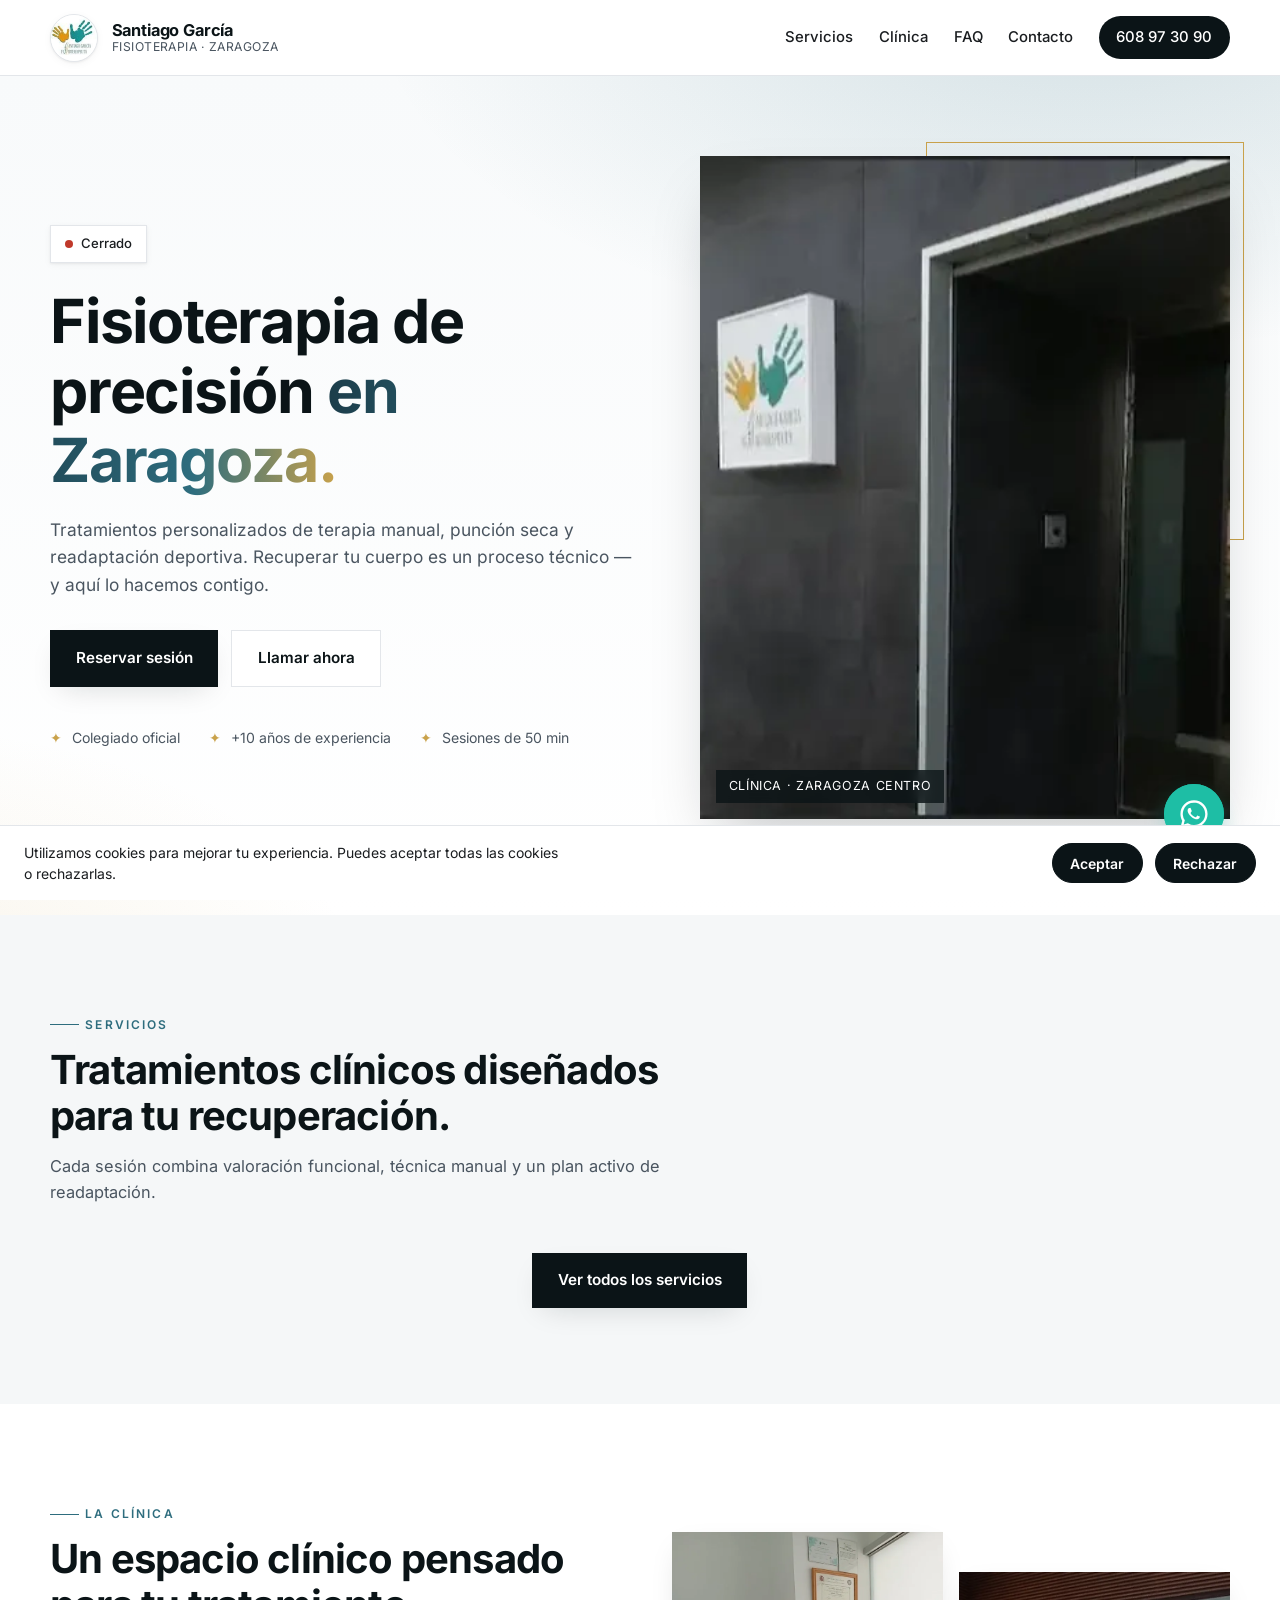
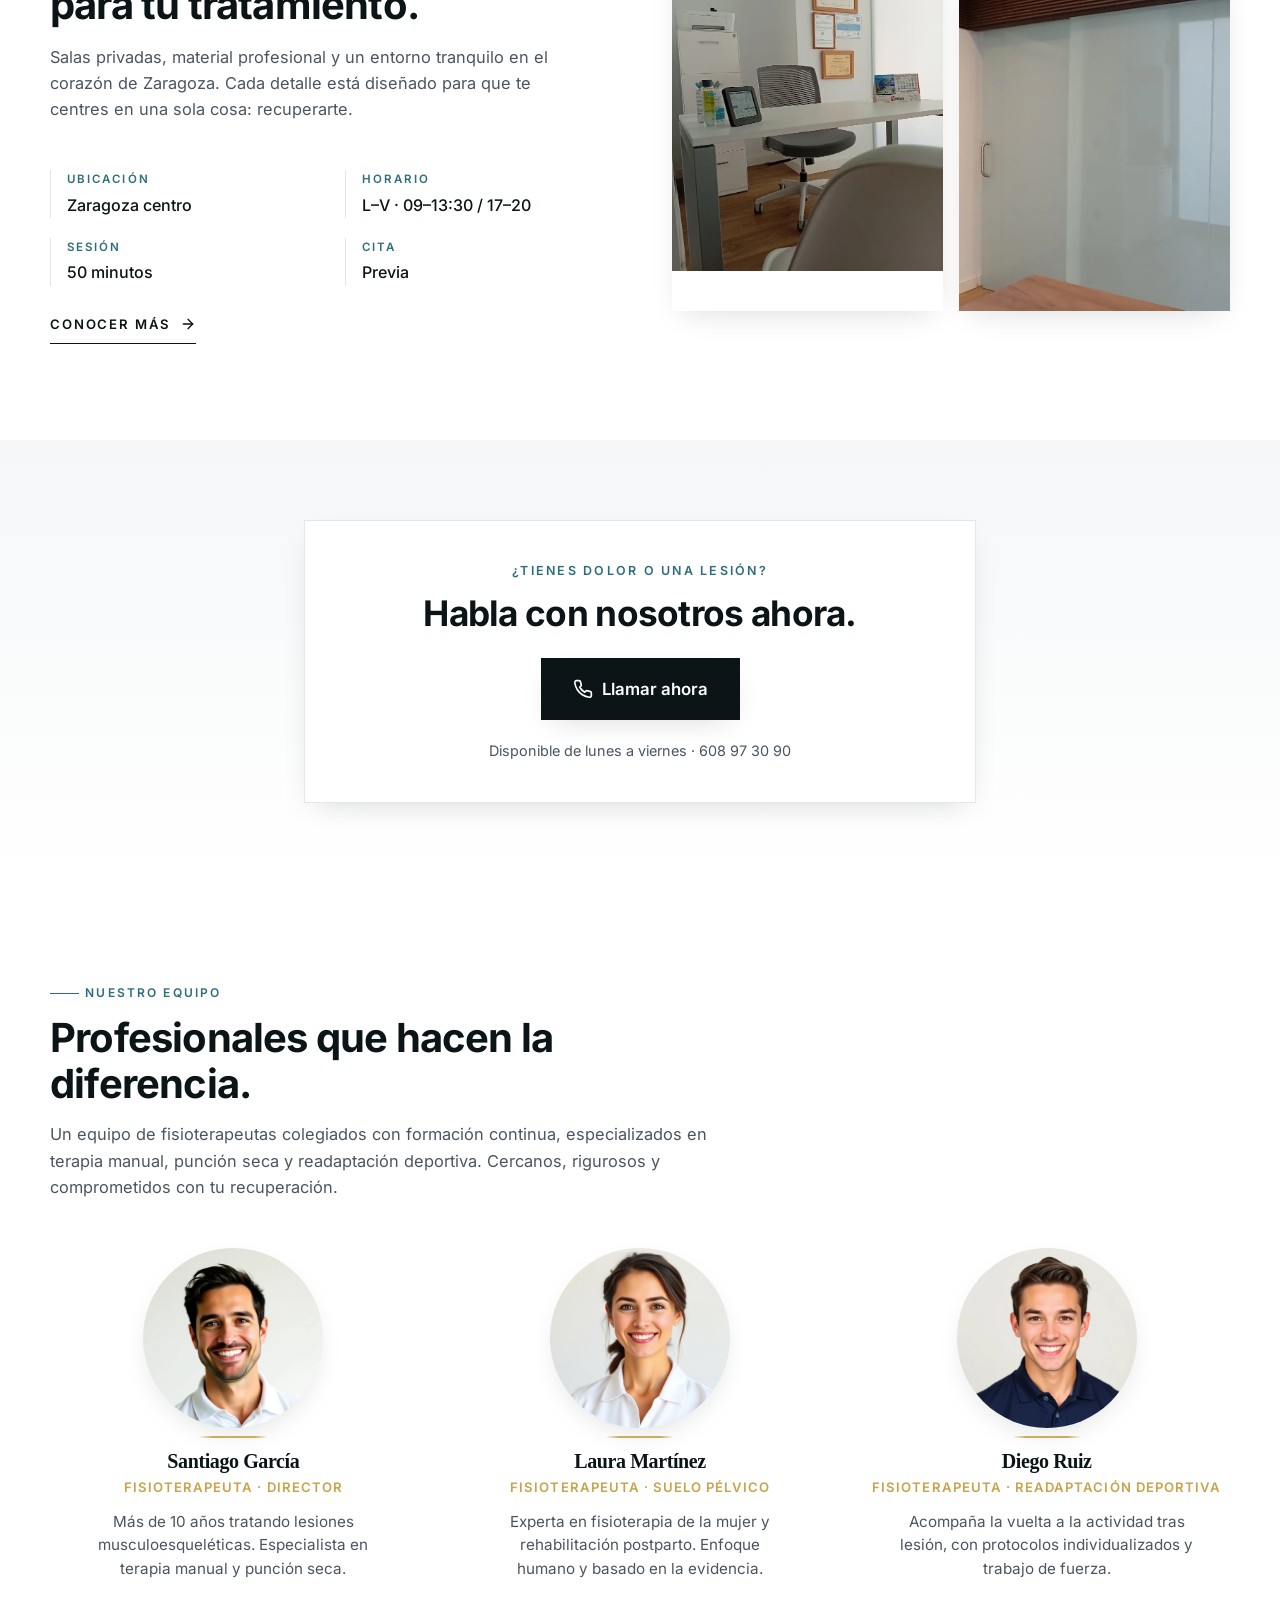
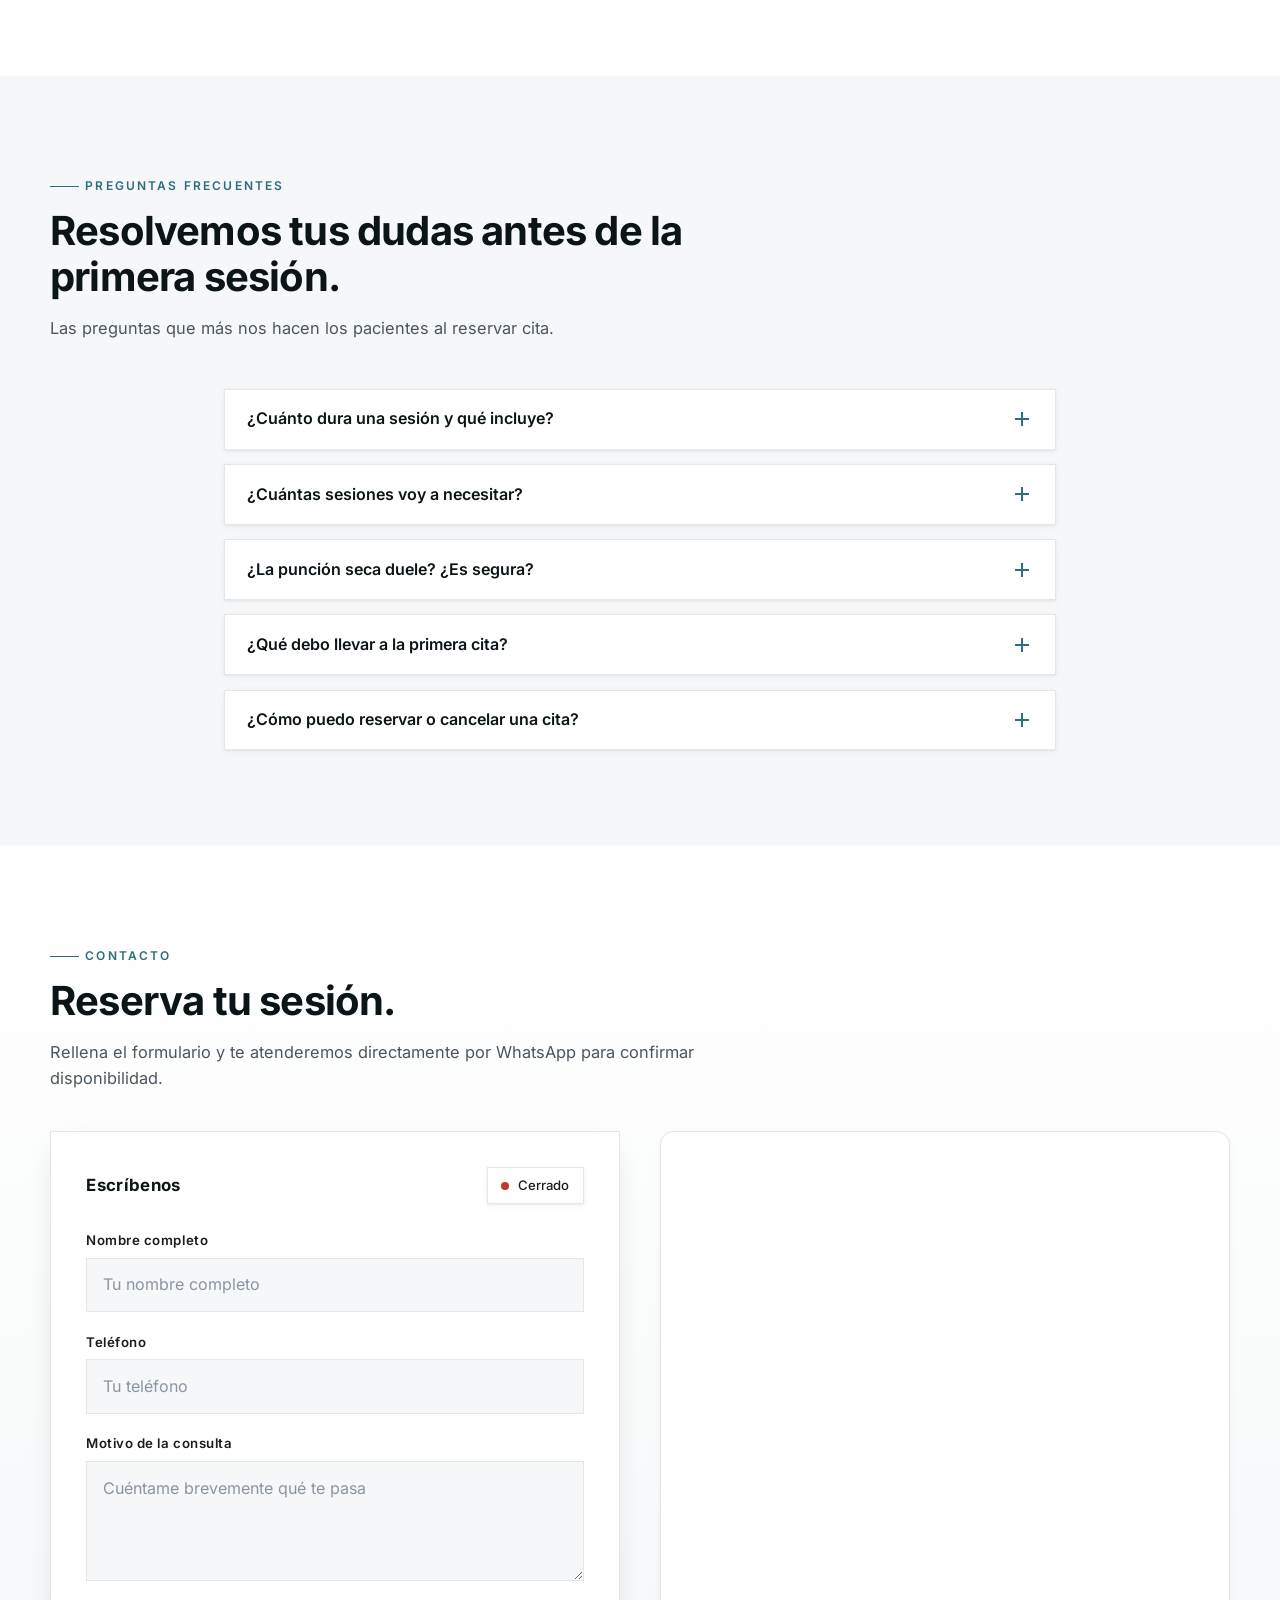
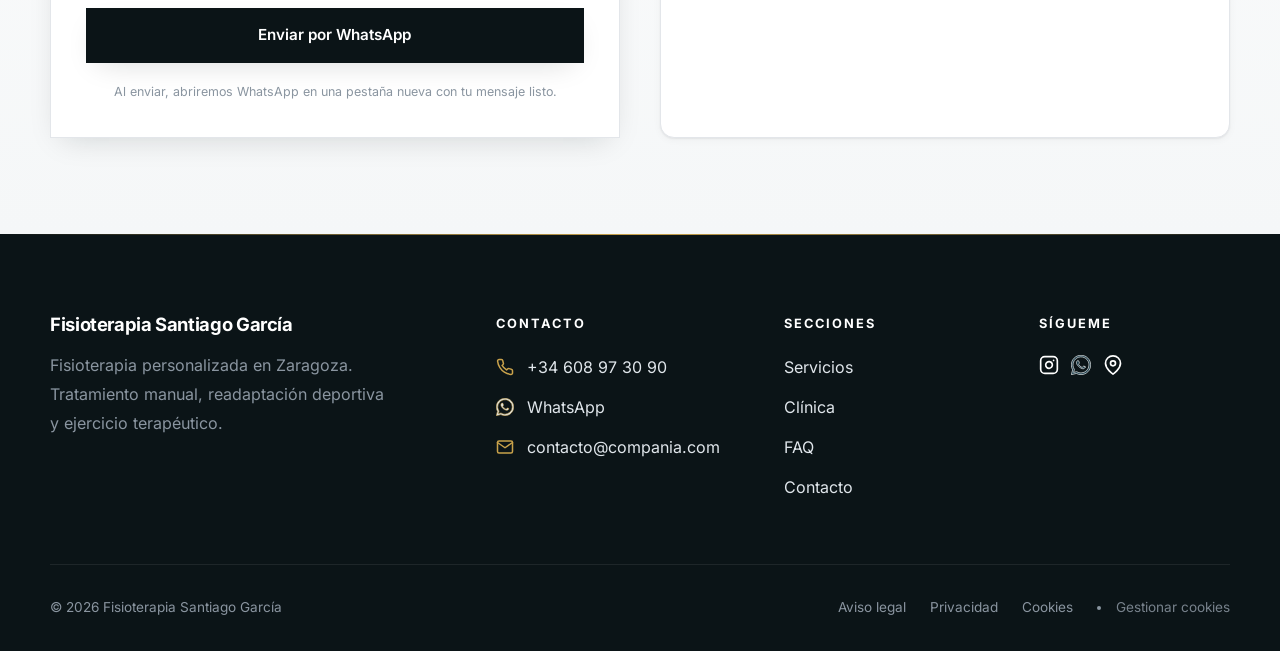
==== commit dfb84522: "Update index.html" ====
--- a/index.html
+++ b/index.html
@@ -710,7 +710,7 @@
           <li><a href="clinica.html">Clínica</a></li>
           <li><a href="#faq">FAQ</a></li>
           <li><a href="#contacto">Contacto</a></li>
-          <li><button type="button" class="footer-link-btn" data-cookie-reset>Gestionar cookies</button></li>
+          
         </ul>
       </div>
 
@@ -752,6 +752,7 @@
         <a href="aviso-legal.html">Aviso legal</a>
         <a href="privacidad.html">Privacidad</a>
         <a href="cookies.html">Cookies</a>
+         <li><button type="button" class="footer-link-btn" data-cookie-reset>Gestionar cookies</button></li>
       </div>
     </div>
 
